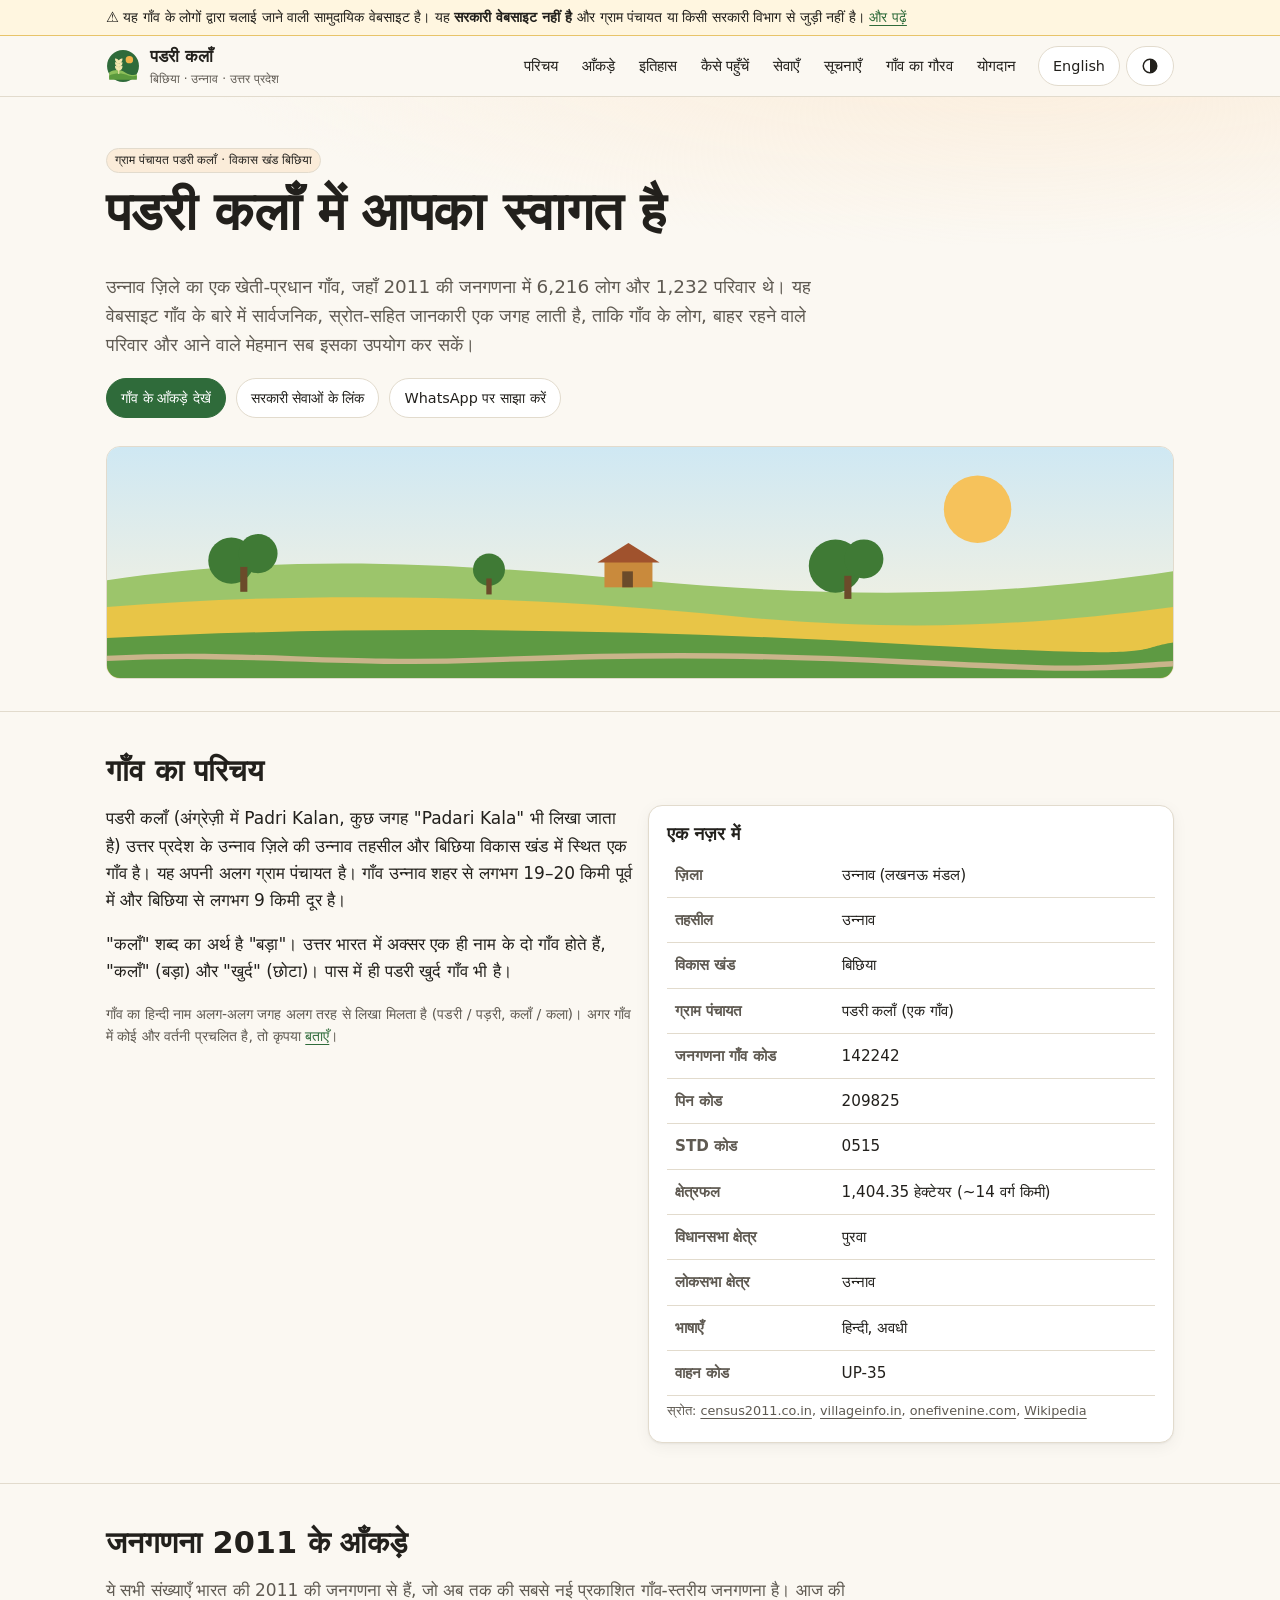
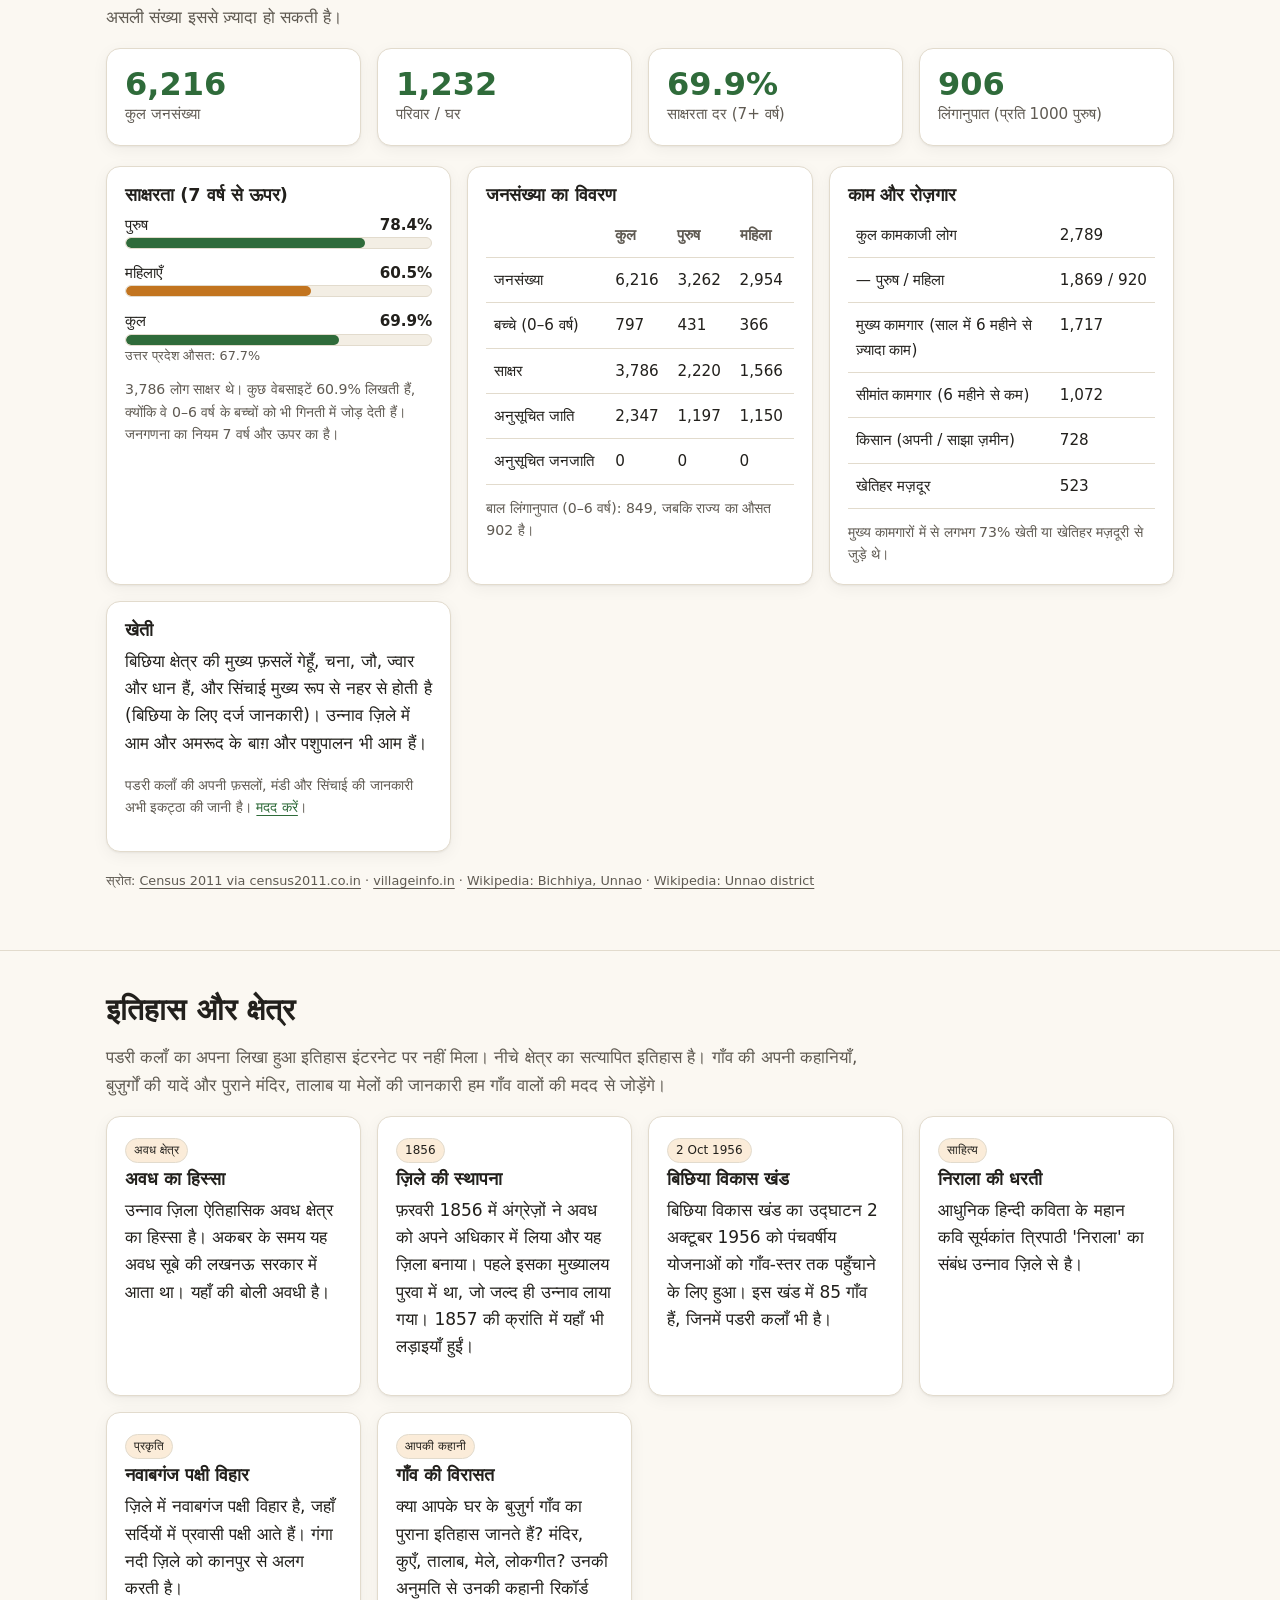
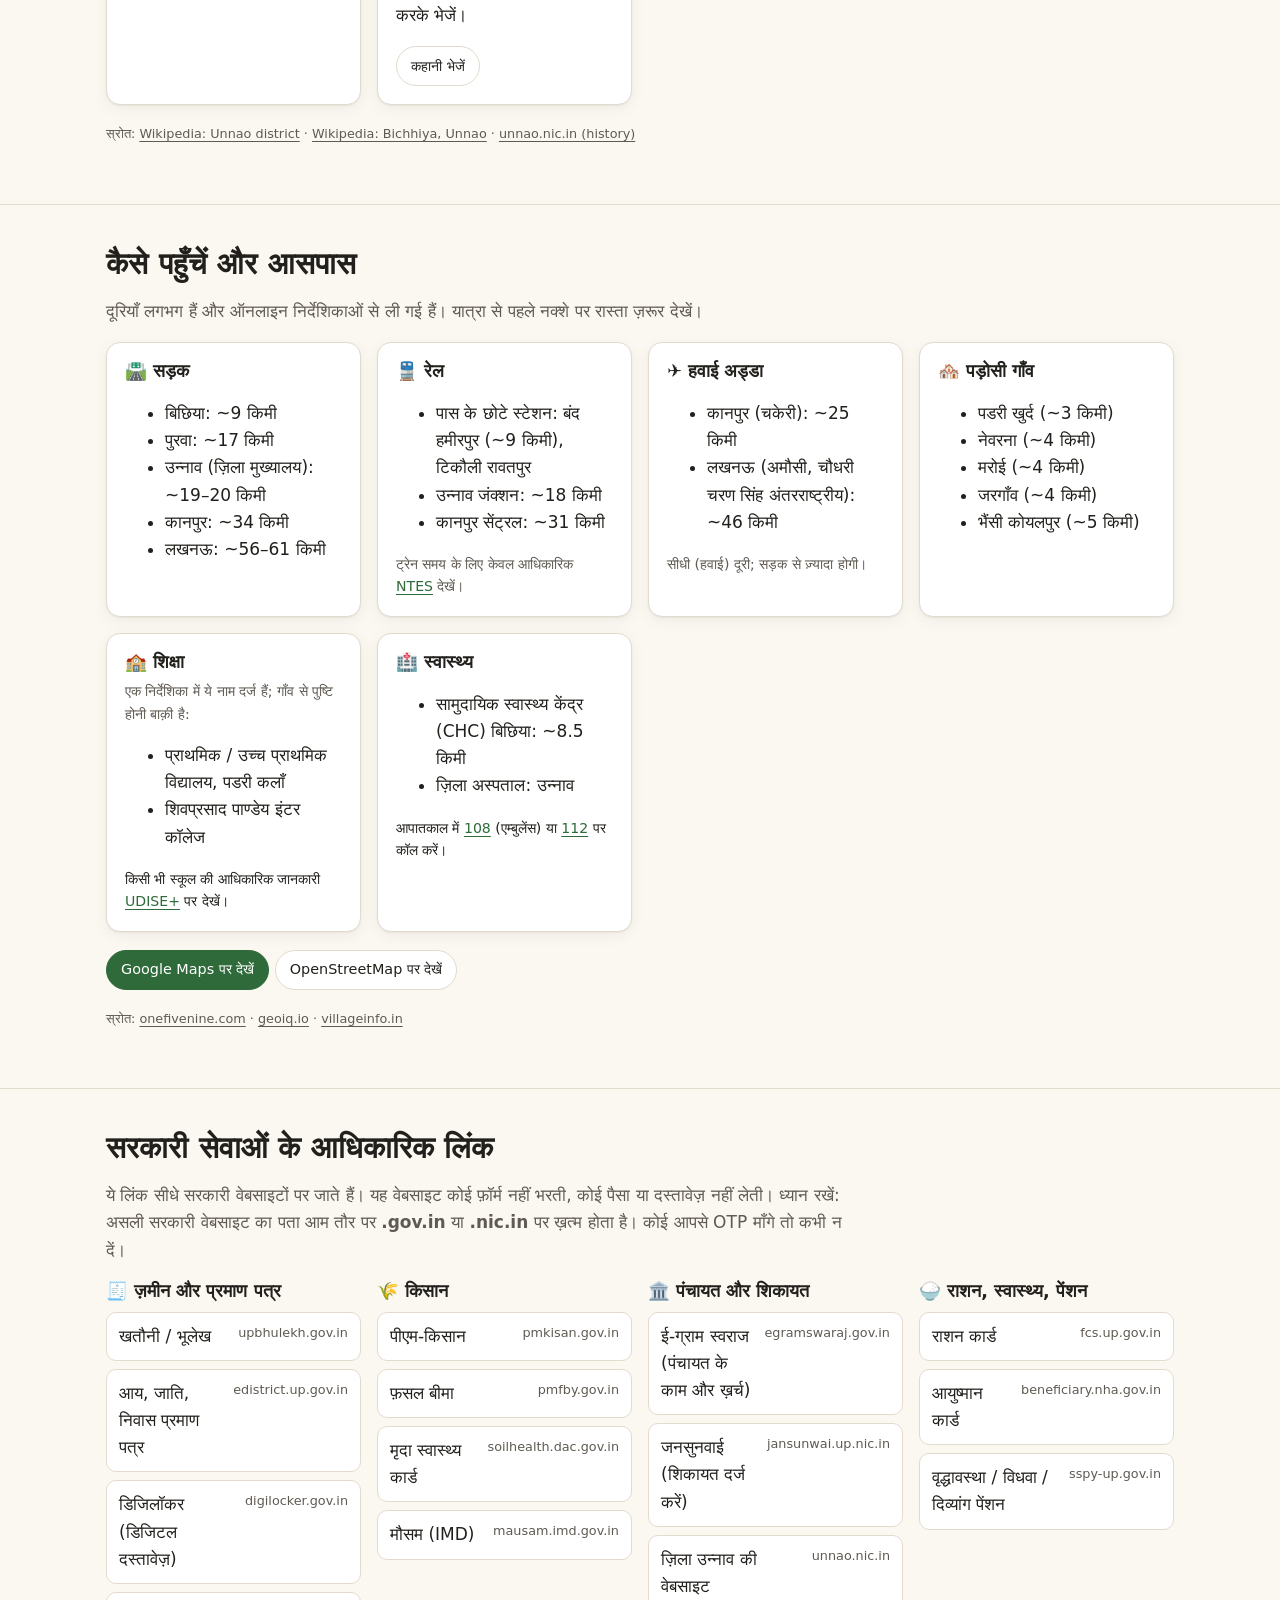
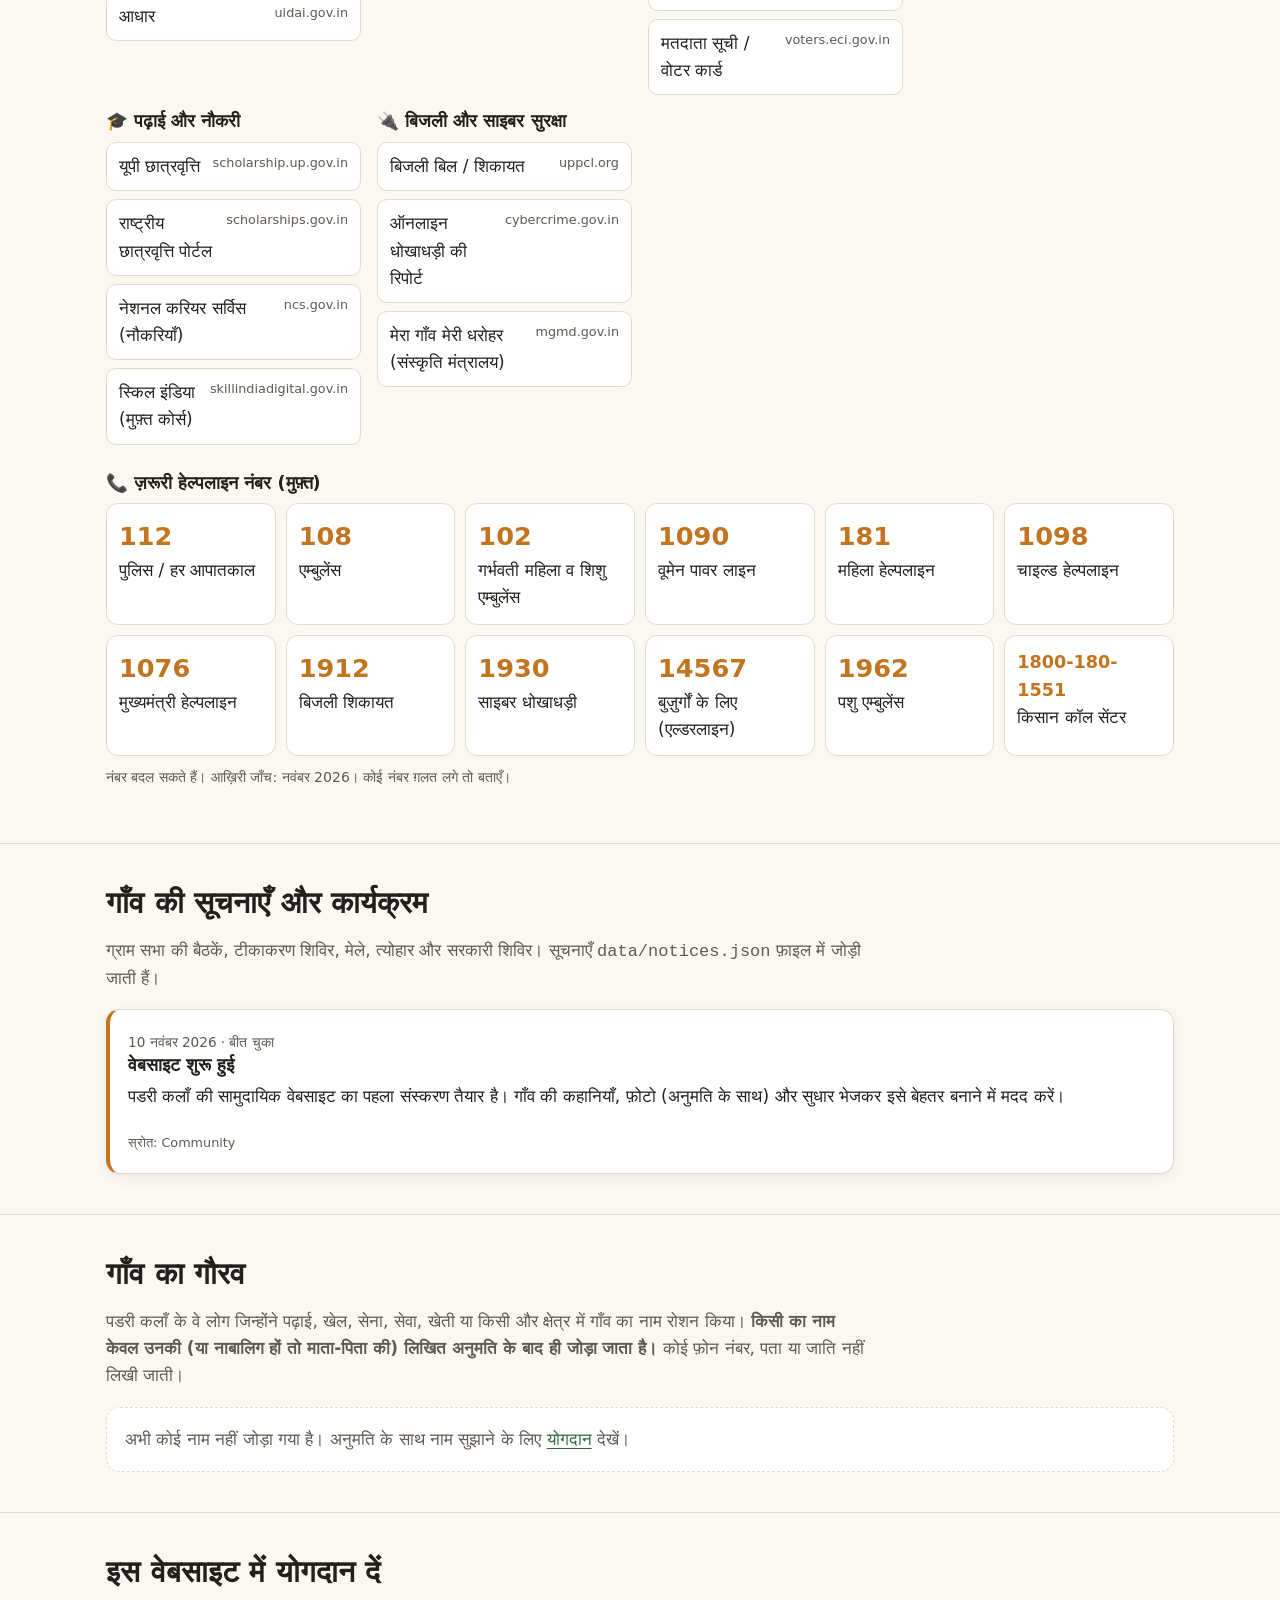
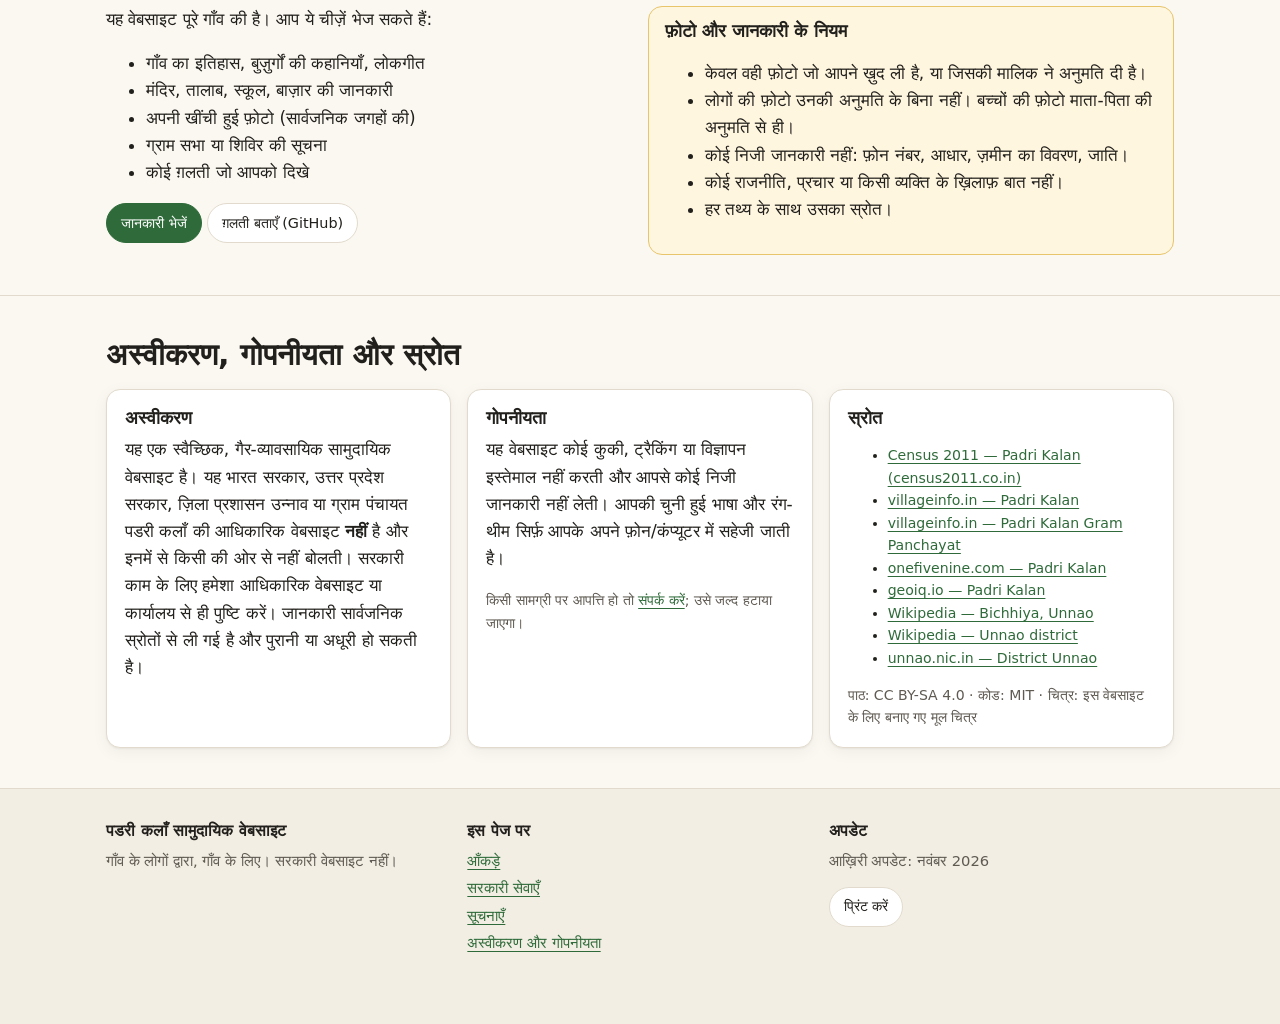
==== index.html @ b177b03b "Initial commit: Padri Kalan community website Bilingual (Hindi/English) static site with notices, vi" ====
<!doctype html>
<html lang="hi" data-lang="hi">
<head>
<meta charset="utf-8">
<meta name="viewport" content="width=device-width, initial-scale=1">
<title>Padri Kalan · पडरी कलाँ — Community website</title>
<meta name="description" content="Community-run website about Padri Kalan village, Bichhiya block, Unnao district, Uttar Pradesh: facts, history, how to reach, public services and village notices, in Hindi and English.">
<meta name="theme-color" content="#2f6b3a">
<meta property="og:title" content="Padri Kalan · पडरी कलाँ">
<meta property="og:description" content="Community-run village website: facts, services, notices. Hindi and English.">
<meta property="og:type" content="website">
<link rel="icon" href="assets/icon.svg" type="image/svg+xml">
<link rel="manifest" href="manifest.webmanifest">
<link rel="stylesheet" href="css/style.css">
<script>
  // Apply saved language/theme before paint
  try {
    var l = localStorage.getItem('pk-lang'); if (l === 'en' || l === 'hi') { document.documentElement.dataset.lang = l; document.documentElement.lang = l; }
    var t = localStorage.getItem('pk-theme'); if (t === 'dark' || t === 'light') document.documentElement.dataset.theme = t;
  } catch (e) {}
</script>
</head>
<body>
<a class="skip" href="#main"><span lang="hi">मुख्य सामग्री पर जाएँ</span><span lang="en">Skip to content</span></a>

<div class="ribbon" role="note">
  <div class="wrap">
    <span lang="hi">⚠️ यह गाँव के लोगों द्वारा चलाई जाने वाली सामुदायिक वेबसाइट है। यह <strong>सरकारी वेबसाइट नहीं है</strong> और ग्राम पंचायत या किसी सरकारी विभाग से जुड़ी नहीं है। <a href="#disclaimer">और पढ़ें</a></span>
    <span lang="en">⚠️ This is a community-run website made by villagers and well-wishers. It is <strong>not a government website</strong> and is not run by the Gram Panchayat or any government department. <a href="#disclaimer">Read more</a></span>
  </div>
</div>

<header class="site">
  <div class="wrap">
    <a class="logo" href="#top" aria-label="Padri Kalan home">
      <svg viewBox="0 0 64 64" aria-hidden="true"><circle cx="32" cy="32" r="30" fill="#2f6b3a"/><circle cx="44" cy="20" r="7" fill="#f2b34a"/><path d="M6 44c10-6 20-6 30 0s18 6 22 3v9H6z" fill="#8dbf5a"/><path d="M6 50c12-5 24-5 36 0 6 2 12 2 16 0v8H6z" fill="#5c9a3e"/><path d="M24 46V22m0 4c-4-1-6-4-6-7 4 1 6 4 6 7zm0 0c4-1 6-4 6-7-4 1-6 4-6 7zm0 7c-4-1-6-4-6-7 4 1 6 4 6 7zm0 0c4-1 6-4 6-7-4 1-6 4-6 7zm0 7c-4-1-6-4-6-7 4 1 6 4 6 7zm0 0c4-1 6-4 6-7-4 1-6 4-6 7z" stroke="#f6e7b0" stroke-width="2" fill="#f6e7b0" stroke-linecap="round"/></svg>
      <span><span lang="hi">पडरी कलाँ</span><span lang="en">Padri Kalan</span>
        <small><span lang="hi">बिछिया · उन्नाव · उत्तर प्रदेश</span><span lang="en">Bichhiya · Unnao · Uttar Pradesh</span></small></span>
    </a>
    <button class="btn" id="menuBtn" aria-expanded="false" aria-controls="nav"><span lang="hi">मेनू</span><span lang="en">Menu</span></button>
    <nav class="main" id="nav" aria-label="Main">
      <ul>
        <li><a href="#about"><span lang="hi">परिचय</span><span lang="en">About</span></a></li>
        <li><a href="#facts"><span lang="hi">आँकड़े</span><span lang="en">Facts</span></a></li>
        <li><a href="#history"><span lang="hi">इतिहास</span><span lang="en">History</span></a></li>
        <li><a href="#reach"><span lang="hi">कैसे पहुँचें</span><span lang="en">Getting here</span></a></li>
        <li><a href="#services"><span lang="hi">सेवाएँ</span><span lang="en">Services</span></a></li>
        <li><a href="#notices"><span lang="hi">सूचनाएँ</span><span lang="en">Notices</span></a></li>
        <li><a href="#pride"><span lang="hi">गाँव का गौरव</span><span lang="en">Village pride</span></a></li>
        <li><a href="#contribute"><span lang="hi">योगदान</span><span lang="en">Contribute</span></a></li>
      </ul>
    </nav>
    <div class="tools">
      <button class="btn" id="langBtn" title="Change language / भाषा बदलें"><span lang="hi">English</span><span lang="en">हिन्दी</span></button>
      <button class="btn" id="themeBtn" aria-label="Toggle dark mode" title="Light / dark"><svg width="18" height="18" viewBox="0 0 24 24" aria-hidden="true"><circle cx="12" cy="12" r="9" fill="none" stroke="currentColor" stroke-width="2"/><path d="M12 3a9 9 0 0 1 0 18z" fill="currentColor"/></svg></button>
    </div>
  </div>
</header>

<main id="main">
<div id="top"></div>

<!-- HERO -->
<section class="hero">
  <div class="wrap">
    <span class="tag"><span lang="hi">ग्राम पंचायत पडरी कलाँ · विकास खंड बिछिया</span><span lang="en">Padri Kalan Gram Panchayat · Bichhiya block</span></span>
    <h1><span lang="hi">पडरी कलाँ में आपका स्वागत है</span><span lang="en">Welcome to Padri Kalan</span></h1>
    <p class="lead">
      <span lang="hi">उन्नाव ज़िले का एक खेती-प्रधान गाँव, जहाँ 2011 की जनगणना में 6,216 लोग और 1,232 परिवार थे। यह वेबसाइट गाँव के बारे में सार्वजनिक, स्रोत-सहित जानकारी एक जगह लाती है, ताकि गाँव के लोग, बाहर रहने वाले परिवार और आने वाले मेहमान सब इसका उपयोग कर सकें।</span>
      <span lang="en">A farming village in Unnao district, home to 6,216 people in 1,232 households at the 2011 Census. This site brings together public, sourced information about the village in one place, for people who live here, families who moved away, and visitors.</span>
    </p>
    <div class="cta">
      <a class="btn primary" href="#facts"><span lang="hi">गाँव के आँकड़े देखें</span><span lang="en">See village facts</span></a>
      <a class="btn" href="#services"><span lang="hi">सरकारी सेवाओं के लिंक</span><span lang="en">Government service links</span></a>
      <button class="btn" id="shareBtn"><span lang="hi">WhatsApp पर साझा करें</span><span lang="en">Share on WhatsApp</span></button>
    </div>
    <div class="fields" aria-hidden="true">
      <!-- Original illustration (no copyrighted photo): fields, mustard, trees -->
      <svg viewBox="0 0 1200 260" preserveAspectRatio="xMidYMid slice">
        <defs><linearGradient id="sky" x1="0" y1="0" x2="0" y2="1"><stop offset="0" stop-color="#cfe8f3"/><stop offset="1" stop-color="#fdf3dc"/></linearGradient></defs>
        <rect width="1200" height="260" fill="url(#sky)"/>
        <circle cx="980" cy="70" r="38" fill="#f6c25b"/>
        <path d="M0 150 C200 120 380 130 600 150 S1000 170 1200 140 V260 H0Z" fill="#9cc56b"/>
        <path d="M0 180 C250 160 500 170 700 190 S1050 200 1200 180 V260 H0Z" fill="#e8c547"/>
        <path d="M0 215 C300 200 600 205 900 222 S1150 228 1200 220 V260 H0Z" fill="#5e9a43"/>
        <g fill="#3f7a35"><circle cx="140" cy="128" r="26"/><circle cx="170" cy="120" r="22"/><rect x="150" y="135" width="8" height="28" fill="#6b4b2a"/>
          <circle cx="820" cy="134" r="30"/><circle cx="852" cy="126" r="22"/><rect x="830" y="145" width="8" height="26" fill="#6b4b2a"/>
          <circle cx="430" cy="138" r="18"/><rect x="427" y="148" width="6" height="18" fill="#6b4b2a"/></g>
        <g fill="#c98a3c"><rect x="560" y="128" width="54" height="30"/><path d="M552 130 L587 108 L622 130Z" fill="#a0522d"/><rect x="580" y="140" width="12" height="18" fill="#6b4b2a"/></g>
        <path d="M0 238 C150 230 260 246 420 240 S700 232 900 242 1100 250 1200 244" stroke="#c9b48a" stroke-width="6" fill="none"/>
      </svg>
    </div>
  </div>
</section>

<!-- ABOUT -->
<section class="block" id="about">
  <div class="wrap">
    <h2><span lang="hi">गाँव का परिचय</span><span lang="en">About the village</span></h2>
    <div class="grid g2">
      <div>
        <p lang="hi">पडरी कलाँ (अंग्रेज़ी में Padri Kalan, कुछ जगह "Padari Kala" भी लिखा जाता है) उत्तर प्रदेश के उन्नाव ज़िले की उन्नाव तहसील और बिछिया विकास खंड में स्थित एक गाँव है। यह अपनी अलग ग्राम पंचायत है। गाँव उन्नाव शहर से लगभग 19–20 किमी पूर्व में और बिछिया से लगभग 9 किमी दूर है।</p>
        <p lang="en">Padri Kalan (also written "Padari Kala") is a village in Unnao tehsil and Bichhiya development block of Unnao district, Uttar Pradesh. It is its own Gram Panchayat. The village lies roughly 19–20 km east of Unnao town and about 9 km from Bichhiya.</p>
        <p lang="hi">"कलाँ" शब्द का अर्थ है "बड़ा"। उत्तर भारत में अक्सर एक ही नाम के दो गाँव होते हैं, "कलाँ" (बड़ा) और "खुर्द" (छोटा)। पास में ही पडरी खुर्द गाँव भी है।</p>
        <p lang="en">"Kalan" means "big". In north India, two neighbouring villages often share a name, with "Kalan" (big) and "Khurd" (small). The neighbouring village of Padri Khurd lies close by.</p>
        <p class="muted small" lang="hi">गाँव का हिन्दी नाम अलग-अलग जगह अलग तरह से लिखा मिलता है (पडरी / पड़री, कलाँ / कला)। अगर गाँव में कोई और वर्तनी प्रचलित है, तो कृपया <a href="#contribute">बताएँ</a>।</p>
        <p class="muted small" lang="en">The Hindi spelling of the name varies between sources (पडरी / पड़री, कलाँ / कला). If the village uses a different spelling, please <a href="#contribute">tell us</a>.</p>
      </div>
      <div class="card">
        <h3><span lang="hi">एक नज़र में</span><span lang="en">At a glance</span></h3>
        <div class="table-wrap"><table>
          <tbody>
            <tr><th><span lang="hi">ज़िला</span><span lang="en">District</span></th><td><span lang="hi">उन्नाव (लखनऊ मंडल)</span><span lang="en">Unnao (Lucknow division)</span></td></tr>
            <tr><th><span lang="hi">तहसील</span><span lang="en">Tehsil</span></th><td><span lang="hi">उन्नाव</span><span lang="en">Unnao</span></td></tr>
            <tr><th><span lang="hi">विकास खंड</span><span lang="en">Block</span></th><td><span lang="hi">बिछिया</span><span lang="en">Bichhiya</span></td></tr>
            <tr><th><span lang="hi">ग्राम पंचायत</span><span lang="en">Gram Panchayat</span></th><td><span lang="hi">पडरी कलाँ (एक गाँव)</span><span lang="en">Padri Kalan (single village)</span></td></tr>
            <tr><th><span lang="hi">जनगणना गाँव कोड</span><span lang="en">Census village code</span></th><td class="n">142242</td></tr>
            <tr><th><span lang="hi">पिन कोड</span><span lang="en">PIN code</span></th><td class="n">209825</td></tr>
            <tr><th><span lang="hi">STD कोड</span><span lang="en">STD code</span></th><td class="n">0515</td></tr>
            <tr><th><span lang="hi">क्षेत्रफल</span><span lang="en">Area</span></th><td class="n"><span lang="hi">1,404.35 हेक्टेयर (~14 वर्ग किमी)</span><span lang="en">1,404.35 ha (~14 km²)</span></td></tr>
            <tr><th><span lang="hi">विधानसभा क्षेत्र</span><span lang="en">Assembly seat</span></th><td><span lang="hi">पुरवा</span><span lang="en">Purwa</span></td></tr>
            <tr><th><span lang="hi">लोकसभा क्षेत्र</span><span lang="en">Lok Sabha seat</span></th><td><span lang="hi">उन्नाव</span><span lang="en">Unnao</span></td></tr>
            <tr><th><span lang="hi">भाषाएँ</span><span lang="en">Languages</span></th><td><span lang="hi">हिन्दी, अवधी</span><span lang="en">Hindi, Awadhi</span></td></tr>
            <tr><th><span lang="hi">वाहन कोड</span><span lang="en">Vehicle code</span></th><td class="n">UP-35</td></tr>
          </tbody>
        </table></div>
        <cite class="src">
          <span lang="hi">स्रोत:</span><span lang="en">Sources:</span>
          <a href="https://census2011.co.in/data/village/142242-padri-kalan-uttar-pradesh.html" rel="noopener">census2011.co.in</a>,
          <a href="https://villageinfo.in/uttar-pradesh/unnao/unnao/padri-kalan.html" rel="noopener">villageinfo.in</a>,
          <a href="http://www.onefivenine.com/india/villages/Unnao/Bichhiya/Padri-Kalan" rel="noopener">onefivenine.com</a>,
          <a href="https://en.wikipedia.org/wiki/Bichhiya,_Unnao" rel="noopener">Wikipedia</a>
        </cite>
      </div>
    </div>
  </div>
</section>

<!-- FACTS -->
<section class="block" id="facts">
  <div class="wrap">
    <h2><span lang="hi">जनगणना 2011 के आँकड़े</span><span lang="en">Census 2011 figures</span></h2>
    <p class="intro"><span lang="hi">ये सभी संख्याएँ भारत की 2011 की जनगणना से हैं, जो अब तक की सबसे नई प्रकाशित गाँव-स्तरीय जनगणना है। आज की असली संख्या इससे ज़्यादा हो सकती है।</span><span lang="en">All numbers below come from the 2011 Census of India, the latest published village-level census. Today's real figures are likely higher.</span></p>

    <div class="grid g4" style="margin-bottom:20px">
      <div class="card stat"><div class="num" data-count="6216">6,216</div><div class="lbl"><span lang="hi">कुल जनसंख्या</span><span lang="en">Total population</span></div></div>
      <div class="card stat"><div class="num" data-count="1232">1,232</div><div class="lbl"><span lang="hi">परिवार / घर</span><span lang="en">Households</span></div></div>
      <div class="card stat"><div class="num">69.9%</div><div class="lbl"><span lang="hi">साक्षरता दर (7+ वर्ष)</span><span lang="en">Literacy (age 7+)</span></div></div>
      <div class="card stat"><div class="num">906</div><div class="lbl"><span lang="hi">लिंगानुपात (प्रति 1000 पुरुष)</span><span lang="en">Females per 1,000 males</span></div></div>
    </div>

    <div class="grid g2">
      <div class="card">
        <h3><span lang="hi">साक्षरता (7 वर्ष से ऊपर)</span><span lang="en">Literacy (age 7 and over)</span></h3>
        <div class="bars">
          <div class="bar"><div class="row"><span><span lang="hi">पुरुष</span><span lang="en">Men</span></span><strong>78.4%</strong></div><div class="track"><div class="fill" data-w="78.42"></div></div></div>
          <div class="bar"><div class="row"><span><span lang="hi">महिलाएँ</span><span lang="en">Women</span></span><strong>60.5%</strong></div><div class="track"><div class="fill alt" data-w="60.51"></div></div></div>
          <div class="bar"><div class="row"><span><span lang="hi">कुल</span><span lang="en">Overall</span></span><strong>69.9%</strong></div><div class="track"><div class="fill" data-w="69.87"></div></div><div class="ref"><span lang="hi">उत्तर प्रदेश औसत: 67.7%</span><span lang="en">Uttar Pradesh average: 67.7%</span></div></div>
        </div>
        <p class="small muted" style="margin-top:12px"><span lang="hi">3,786 लोग साक्षर थे। कुछ वेबसाइटें 60.9% लिखती हैं, क्योंकि वे 0–6 वर्ष के बच्चों को भी गिनती में जोड़ देती हैं। जनगणना का नियम 7 वर्ष और ऊपर का है।</span><span lang="en">3,786 people were literate. Some sites show 60.9% because they divide by the whole population, including children aged 0–6. The census method counts age 7 and over.</span></p>
      </div>

      <div class="card">
        <h3><span lang="hi">जनसंख्या का विवरण</span><span lang="en">Population breakdown</span></h3>
        <div class="table-wrap"><table>
          <thead><tr><th></th><th><span lang="hi">कुल</span><span lang="en">Total</span></th><th><span lang="hi">पुरुष</span><span lang="en">Male</span></th><th><span lang="hi">महिला</span><span lang="en">Female</span></th></tr></thead>
          <tbody>
            <tr><td><span lang="hi">जनसंख्या</span><span lang="en">Population</span></td><td class="n">6,216</td><td class="n">3,262</td><td class="n">2,954</td></tr>
            <tr><td><span lang="hi">बच्चे (0–6 वर्ष)</span><span lang="en">Children (0–6)</span></td><td class="n">797</td><td class="n">431</td><td class="n">366</td></tr>
            <tr><td><span lang="hi">साक्षर</span><span lang="en">Literate</span></td><td class="n">3,786</td><td class="n">2,220</td><td class="n">1,566</td></tr>
            <tr><td><span lang="hi">अनुसूचित जाति</span><span lang="en">Scheduled Castes</span></td><td class="n">2,347</td><td class="n">1,197</td><td class="n">1,150</td></tr>
            <tr><td><span lang="hi">अनुसूचित जनजाति</span><span lang="en">Scheduled Tribes</span></td><td class="n">0</td><td class="n">0</td><td class="n">0</td></tr>
          </tbody>
        </table></div>
        <p class="small muted" style="margin-top:12px"><span lang="hi">बाल लिंगानुपात (0–6 वर्ष): 849, जबकि राज्य का औसत 902 है।</span><span lang="en">Child sex ratio (0–6): 849, against a state average of 902.</span></p>
      </div>

      <div class="card">
        <h3><span lang="hi">काम और रोज़गार</span><span lang="en">Work and livelihoods</span></h3>
        <div class="table-wrap"><table>
          <tbody>
            <tr><td><span lang="hi">कुल कामकाजी लोग</span><span lang="en">Total workers</span></td><td class="n">2,789</td></tr>
            <tr><td><span lang="hi">— पुरुष / महिला</span><span lang="en">— men / women</span></td><td class="n">1,869 / 920</td></tr>
            <tr><td><span lang="hi">मुख्य कामगार (साल में 6 महीने से ज़्यादा काम)</span><span lang="en">Main workers (work 6+ months a year)</span></td><td class="n">1,717</td></tr>
            <tr><td><span lang="hi">सीमांत कामगार (6 महीने से कम)</span><span lang="en">Marginal workers (under 6 months)</span></td><td class="n">1,072</td></tr>
            <tr><td><span lang="hi">किसान (अपनी / साझा ज़मीन)</span><span lang="en">Cultivators (own or co-own land)</span></td><td class="n">728</td></tr>
            <tr><td><span lang="hi">खेतिहर मज़दूर</span><span lang="en">Agricultural labourers</span></td><td class="n">523</td></tr>
          </tbody>
        </table></div>
        <p class="small muted" style="margin-top:12px"><span lang="hi">मुख्य कामगारों में से लगभग 73% खेती या खेतिहर मज़दूरी से जुड़े थे।</span><span lang="en">About 73% of main workers were cultivators or farm labourers.</span></p>
      </div>

      <div class="card">
        <h3><span lang="hi">खेती</span><span lang="en">Farming</span></h3>
        <p lang="hi">बिछिया क्षेत्र की मुख्य फ़सलें गेहूँ, चना, जौ, ज्वार और धान हैं, और सिंचाई मुख्य रूप से नहर से होती है (बिछिया के लिए दर्ज जानकारी)। उन्नाव ज़िले में आम और अमरूद के बाग़ और पशुपालन भी आम हैं।</p>
        <p lang="en">The main crops recorded for the Bichhiya area are wheat, gram, barley, jowar and paddy, with canal irrigation as the main water source. Mango and guava orchards and dairy are also common across Unnao district.</p>
        <p class="small muted" lang="hi">पडरी कलाँ की अपनी फ़सलों, मंडी और सिंचाई की जानकारी अभी इकट्ठा की जानी है। <a href="#contribute">मदद करें</a>।</p>
        <p class="small muted" lang="en">Details specific to Padri Kalan (crops, mandi, irrigation) are still to be collected. <a href="#contribute">Help add them</a>.</p>
      </div>
    </div>
    <p style="margin-top:14px"><cite class="src"><span lang="hi">स्रोत:</span><span lang="en">Sources:</span> <a href="https://census2011.co.in/data/village/142242-padri-kalan-uttar-pradesh.html" rel="noopener">Census 2011 via census2011.co.in</a> · <a href="https://villageinfo.in/uttar-pradesh/unnao/unnao/padri-kalan.html" rel="noopener">villageinfo.in</a> · <a href="https://en.wikipedia.org/wiki/Bichhiya,_Unnao" rel="noopener">Wikipedia: Bichhiya, Unnao</a> · <a href="https://en.wikipedia.org/wiki/Unnao_district" rel="noopener">Wikipedia: Unnao district</a></cite></p>
  </div>
</section>

<!-- HISTORY -->
<section class="block" id="history">
  <div class="wrap">
    <h2><span lang="hi">इतिहास और क्षेत्र</span><span lang="en">History and region</span></h2>
    <p class="intro"><span lang="hi">पडरी कलाँ का अपना लिखा हुआ इतिहास इंटरनेट पर नहीं मिला। नीचे क्षेत्र का सत्यापित इतिहास है। गाँव की अपनी कहानियाँ, बुज़ुर्गों की यादें और पुराने मंदिर, तालाब या मेलों की जानकारी हम गाँव वालों की मदद से जोड़ेंगे।</span><span lang="en">No written history of Padri Kalan itself was found online. Below is the verified history of the wider region. The village's own stories, elders' memories, and details of old temples, ponds and fairs will be added with help from villagers.</span></p>
    <div class="grid g3">
      <div class="card">
        <span class="tag"><span lang="hi">अवध क्षेत्र</span><span lang="en">Awadh region</span></span>
        <h3><span lang="hi">अवध का हिस्सा</span><span lang="en">Part of Awadh</span></h3>
        <p lang="hi">उन्नाव ज़िला ऐतिहासिक अवध क्षेत्र का हिस्सा है। अकबर के समय यह अवध सूबे की लखनऊ सरकार में आता था। यहाँ की बोली अवधी है।</p>
        <p lang="en">Unnao district is part of the historic Awadh region. Under Akbar it fell within the Lucknow sarkar of Awadh Subah. The local dialect is Awadhi.</p>
      </div>
      <div class="card">
        <span class="tag">1856</span>
        <h3><span lang="hi">ज़िले की स्थापना</span><span lang="en">District formed</span></h3>
        <p lang="hi">फ़रवरी 1856 में अंग्रेज़ों ने अवध को अपने अधिकार में लिया और यह ज़िला बनाया। पहले इसका मुख्यालय पुरवा में था, जो जल्द ही उन्नाव लाया गया। 1857 की क्रांति में यहाँ भी लड़ाइयाँ हुईं।</p>
        <p lang="en">The British annexed Awadh in February 1856 and created the district, first headquartered at Purwa and soon moved to Unnao. The area saw fighting during the 1857 uprising.</p>
      </div>
      <div class="card">
        <span class="tag">2 Oct 1956</span>
        <h3><span lang="hi">बिछिया विकास खंड</span><span lang="en">Bichhiya block</span></h3>
        <p lang="hi">बिछिया विकास खंड का उद्घाटन 2 अक्टूबर 1956 को पंचवर्षीय योजनाओं को गाँव-स्तर तक पहुँचाने के लिए हुआ। इस खंड में 85 गाँव हैं, जिनमें पडरी कलाँ भी है।</p>
        <p lang="en">Bichhiya block was inaugurated on 2 October 1956 to carry India's Five-Year Plans to the village level. The block has 85 villages, Padri Kalan among them.</p>
      </div>
      <div class="card">
        <span class="tag"><span lang="hi">साहित्य</span><span lang="en">Literature</span></span>
        <h3><span lang="hi">निराला की धरती</span><span lang="en">Land of Nirala</span></h3>
        <p lang="hi">आधुनिक हिन्दी कविता के महान कवि सूर्यकांत त्रिपाठी 'निराला' का संबंध उन्नाव ज़िले से है।</p>
        <p lang="en">Suryakant Tripathi 'Nirala', a giant of modern Hindi poetry, is associated with Unnao district.</p>
      </div>
      <div class="card">
        <span class="tag"><span lang="hi">प्रकृति</span><span lang="en">Nature</span></span>
        <h3><span lang="hi">नवाबगंज पक्षी विहार</span><span lang="en">Nawabganj Bird Sanctuary</span></h3>
        <p lang="hi">ज़िले में नवाबगंज पक्षी विहार है, जहाँ सर्दियों में प्रवासी पक्षी आते हैं। गंगा नदी ज़िले को कानपुर से अलग करती है।</p>
        <p lang="en">The district is home to the Nawabganj Bird Sanctuary, which hosts migratory birds in winter. The Ganga separates the district from Kanpur.</p>
      </div>
      <div class="card">
        <span class="tag"><span lang="hi">आपकी कहानी</span><span lang="en">Your story</span></span>
        <h3><span lang="hi">गाँव की विरासत</span><span lang="en">Village heritage</span></h3>
        <p lang="hi">क्या आपके घर के बुज़ुर्ग गाँव का पुराना इतिहास जानते हैं? मंदिर, कुएँ, तालाब, मेले, लोकगीत? उनकी अनुमति से उनकी कहानी रिकॉर्ड करके भेजें।</p>
        <p lang="en">Do elders in your family know the village's old history: temples, wells, ponds, fairs, folk songs? With their permission, record their story and send it in.</p>
        <a class="btn" href="#contribute"><span lang="hi">कहानी भेजें</span><span lang="en">Share a story</span></a>
      </div>
    </div>
    <p style="margin-top:14px"><cite class="src"><span lang="hi">स्रोत:</span><span lang="en">Sources:</span> <a href="https://en.wikipedia.org/wiki/Unnao_district" rel="noopener">Wikipedia: Unnao district</a> · <a href="https://en.wikipedia.org/wiki/Bichhiya,_Unnao" rel="noopener">Wikipedia: Bichhiya, Unnao</a> · <a href="https://unnao.nic.in/history/" rel="noopener">unnao.nic.in (history)</a></cite></p>
  </div>
</section>

<!-- REACH -->
<section class="block" id="reach">
  <div class="wrap">
    <h2><span lang="hi">कैसे पहुँचें और आसपास</span><span lang="en">Getting here and nearby</span></h2>
    <p class="intro"><span lang="hi">दूरियाँ लगभग हैं और ऑनलाइन निर्देशिकाओं से ली गई हैं। यात्रा से पहले नक्शे पर रास्ता ज़रूर देखें।</span><span lang="en">Distances are approximate and come from online directories. Check the route on a map before travelling.</span></p>
    <div class="grid g3">
      <div class="card">
        <h3>🛣️ <span lang="hi">सड़क</span><span lang="en">Road</span></h3>
        <ul>
          <li><span lang="hi">बिछिया: ~9 किमी</span><span lang="en">Bichhiya: ~9 km</span></li>
          <li><span lang="hi">पुरवा: ~17 किमी</span><span lang="en">Purwa: ~17 km</span></li>
          <li><span lang="hi">उन्नाव (ज़िला मुख्यालय): ~19–20 किमी</span><span lang="en">Unnao (district HQ): ~19–20 km</span></li>
          <li><span lang="hi">कानपुर: ~34 किमी</span><span lang="en">Kanpur: ~34 km</span></li>
          <li><span lang="hi">लखनऊ: ~56–61 किमी</span><span lang="en">Lucknow: ~56–61 km</span></li>
        </ul>
      </div>
      <div class="card">
        <h3>🚆 <span lang="hi">रेल</span><span lang="en">Rail</span></h3>
        <ul>
          <li><span lang="hi">पास के छोटे स्टेशन: बंद हमीरपुर (~9 किमी), टिकौली रावतपुर</span><span lang="en">Nearby small stations: Band Hamirpur (~9 km), Tikauli Rawatpur</span></li>
          <li><span lang="hi">उन्नाव जंक्शन: ~18 किमी</span><span lang="en">Unnao Junction: ~18 km</span></li>
          <li><span lang="hi">कानपुर सेंट्रल: ~31 किमी</span><span lang="en">Kanpur Central: ~31 km</span></li>
        </ul>
        <p class="small muted"><span lang="hi">ट्रेन समय के लिए केवल आधिकारिक <a href="https://enquiry.indianrail.gov.in/" rel="noopener">NTES</a> देखें।</span><span lang="en">For train times use the official <a href="https://enquiry.indianrail.gov.in/" rel="noopener">NTES</a> site.</span></p>
      </div>
      <div class="card">
        <h3>✈️ <span lang="hi">हवाई अड्डा</span><span lang="en">Airports</span></h3>
        <ul>
          <li><span lang="hi">कानपुर (चकेरी): ~25 किमी</span><span lang="en">Kanpur (Chakeri): ~25 km</span></li>
          <li><span lang="hi">लखनऊ (अमौसी, चौधरी चरण सिंह अंतरराष्ट्रीय): ~46 किमी</span><span lang="en">Lucknow (Amausi, Chaudhary Charan Singh Intl): ~46 km</span></li>
        </ul>
        <p class="small muted"><span lang="hi">सीधी (हवाई) दूरी; सड़क से ज़्यादा होगी।</span><span lang="en">Straight-line distance; by road it will be more.</span></p>
      </div>
      <div class="card">
        <h3>🏘️ <span lang="hi">पड़ोसी गाँव</span><span lang="en">Neighbouring villages</span></h3>
        <ul>
          <li><span lang="hi">पडरी खुर्द (~3 किमी)</span><span lang="en">Padri Khurd (~3 km)</span></li>
          <li><span lang="hi">नेवरना (~4 किमी)</span><span lang="en">Neverna (~4 km)</span></li>
          <li><span lang="hi">मरोई (~4 किमी)</span><span lang="en">Maroi (~4 km)</span></li>
          <li><span lang="hi">जरगाँव (~4 किमी)</span><span lang="en">Jar Gaon (~4 km)</span></li>
          <li><span lang="hi">भैंसी कोयलपुर (~5 किमी)</span><span lang="en">Bhainshi Koyalpur (~5 km)</span></li>
        </ul>
      </div>
      <div class="card">
        <h3>🏫 <span lang="hi">शिक्षा</span><span lang="en">Education</span></h3>
        <p class="small muted"><span lang="hi">एक निर्देशिका में ये नाम दर्ज हैं; गाँव से पुष्टि होनी बाक़ी है:</span><span lang="en">Listed by one directory; still to be confirmed locally:</span></p>
        <ul>
          <li><span lang="hi">प्राथमिक / उच्च प्राथमिक विद्यालय, पडरी कलाँ</span><span lang="en">Primary / upper primary school, Padri Kalan</span></li>
          <li><span lang="hi">शिवप्रसाद पाण्डेय इंटर कॉलेज</span><span lang="en">Shivprasad Pandey Inter College</span></li>
        </ul>
        <p class="small"><span lang="hi">किसी भी स्कूल की आधिकारिक जानकारी <a href="https://udiseplus.gov.in/" rel="noopener">UDISE+</a> पर देखें।</span><span lang="en">Check any school's official record on <a href="https://udiseplus.gov.in/" rel="noopener">UDISE+</a>.</span></p>
      </div>
      <div class="card">
        <h3>🏥 <span lang="hi">स्वास्थ्य</span><span lang="en">Health</span></h3>
        <ul>
          <li><span lang="hi">सामुदायिक स्वास्थ्य केंद्र (CHC) बिछिया: ~8.5 किमी</span><span lang="en">Community Health Centre (CHC) Bichhiya: ~8.5 km</span></li>
          <li><span lang="hi">ज़िला अस्पताल: उन्नाव</span><span lang="en">District hospital: Unnao</span></li>
        </ul>
        <p class="small"><span lang="hi">आपातकाल में <a href="tel:108">108</a> (एम्बुलेंस) या <a href="tel:112">112</a> पर कॉल करें।</span><span lang="en">In an emergency call <a href="tel:108">108</a> (ambulance) or <a href="tel:112">112</a>.</span></p>
      </div>
    </div>
    <div class="cta" style="margin-top:18px">
      <a class="btn primary" href="https://www.google.com/maps/search/?api=1&amp;query=Padri+Kalan+Bichhiya+Unnao+Uttar+Pradesh" rel="noopener" target="_blank"><span lang="hi">Google Maps पर देखें</span><span lang="en">Open in Google Maps</span></a>
      <a class="btn" href="https://www.openstreetmap.org/search?query=Padri%20Kalan%2C%20Unnao" rel="noopener" target="_blank"><span lang="hi">OpenStreetMap पर देखें</span><span lang="en">Open in OpenStreetMap</span></a>
    </div>
    <p style="margin-top:14px"><cite class="src"><span lang="hi">स्रोत:</span><span lang="en">Sources:</span> <a href="http://www.onefivenine.com/india/villages/Unnao/Bichhiya/Padri-Kalan" rel="noopener">onefivenine.com</a> · <a href="https://geoiq.io/places/Padri-Kalan/hEMoC5Bei4" rel="noopener">geoiq.io</a> · <a href="https://villageinfo.in/uttar-pradesh/unnao/unnao/padri-kalan.html" rel="noopener">villageinfo.in</a></cite></p>
  </div>
</section>

<!-- SERVICES -->
<section class="block" id="services">
  <div class="wrap">
    <h2><span lang="hi">सरकारी सेवाओं के आधिकारिक लिंक</span><span lang="en">Official government service links</span></h2>
    <p class="intro"><span lang="hi">ये लिंक सीधे सरकारी वेबसाइटों पर जाते हैं। यह वेबसाइट कोई फ़ॉर्म नहीं भरती, कोई पैसा या दस्तावेज़ नहीं लेती। ध्यान रखें: असली सरकारी वेबसाइट का पता आम तौर पर <strong>.gov.in</strong> या <strong>.nic.in</strong> पर ख़त्म होता है। कोई आपसे OTP माँगे तो कभी न दें।</span><span lang="en">These links go straight to official government websites. This site never fills forms, takes money, or collects documents. Tip: real government sites usually end in <strong>.gov.in</strong> or <strong>.nic.in</strong>. Never share an OTP with anyone who asks.</span></p>
    <div class="grid g3">
      <div>
        <h3>🧾 <span lang="hi">ज़मीन और प्रमाण पत्र</span><span lang="en">Land and certificates</span></h3>
        <ul class="links">
          <li><a href="https://upbhulekh.gov.in/" rel="noopener" target="_blank"><span><span lang="hi">खतौनी / भूलेख</span><span lang="en">Land records (Khatauni)</span></span><span class="dom">upbhulekh.gov.in</span></a></li>
          <li><a href="https://edistrict.up.gov.in/" rel="noopener" target="_blank"><span><span lang="hi">आय, जाति, निवास प्रमाण पत्र</span><span lang="en">Income, caste, domicile certificates</span></span><span class="dom">edistrict.up.gov.in</span></a></li>
          <li><a href="https://www.digilocker.gov.in/" rel="noopener" target="_blank"><span><span lang="hi">डिजिलॉकर (डिजिटल दस्तावेज़)</span><span lang="en">DigiLocker (digital documents)</span></span><span class="dom">digilocker.gov.in</span></a></li>
          <li><a href="https://uidai.gov.in/" rel="noopener" target="_blank"><span><span lang="hi">आधार</span><span lang="en">Aadhaar</span></span><span class="dom">uidai.gov.in</span></a></li>
        </ul>
      </div>
      <div>
        <h3>🌾 <span lang="hi">किसान</span><span lang="en">Farmers</span></h3>
        <ul class="links">
          <li><a href="https://pmkisan.gov.in/" rel="noopener" target="_blank"><span><span lang="hi">पीएम-किसान</span><span lang="en">PM-KISAN</span></span><span class="dom">pmkisan.gov.in</span></a></li>
          <li><a href="https://pmfby.gov.in/" rel="noopener" target="_blank"><span><span lang="hi">फ़सल बीमा</span><span lang="en">Crop insurance (PMFBY)</span></span><span class="dom">pmfby.gov.in</span></a></li>
          <li><a href="https://soilhealth.dac.gov.in/" rel="noopener" target="_blank"><span><span lang="hi">मृदा स्वास्थ्य कार्ड</span><span lang="en">Soil Health Card</span></span><span class="dom">soilhealth.dac.gov.in</span></a></li>
          <li><a href="https://mausam.imd.gov.in/" rel="noopener" target="_blank"><span><span lang="hi">मौसम (IMD)</span><span lang="en">Weather (IMD)</span></span><span class="dom">mausam.imd.gov.in</span></a></li>
        </ul>
      </div>
      <div>
        <h3>🏛️ <span lang="hi">पंचायत और शिकायत</span><span lang="en">Panchayat and grievances</span></h3>
        <ul class="links">
          <li><a href="https://egramswaraj.gov.in/" rel="noopener" target="_blank"><span><span lang="hi">ई-ग्राम स्वराज (पंचायत के काम और ख़र्च)</span><span lang="en">eGramSwaraj (panchayat works and spending)</span></span><span class="dom">egramswaraj.gov.in</span></a></li>
          <li><a href="https://jansunwai.up.nic.in/" rel="noopener" target="_blank"><span><span lang="hi">जनसुनवाई (शिकायत दर्ज करें)</span><span lang="en">Jansunwai (file a grievance)</span></span><span class="dom">jansunwai.up.nic.in</span></a></li>
          <li><a href="https://unnao.nic.in/" rel="noopener" target="_blank"><span><span lang="hi">ज़िला उन्नाव की वेबसाइट</span><span lang="en">Unnao district website</span></span><span class="dom">unnao.nic.in</span></a></li>
          <li><a href="https://voters.eci.gov.in/" rel="noopener" target="_blank"><span><span lang="hi">मतदाता सूची / वोटर कार्ड</span><span lang="en">Voter list / voter card</span></span><span class="dom">voters.eci.gov.in</span></a></li>
        </ul>
      </div>
      <div>
        <h3>🍚 <span lang="hi">राशन, स्वास्थ्य, पेंशन</span><span lang="en">Ration, health, pension</span></h3>
        <ul class="links">
          <li><a href="https://fcs.up.gov.in/" rel="noopener" target="_blank"><span><span lang="hi">राशन कार्ड</span><span lang="en">Ration card</span></span><span class="dom">fcs.up.gov.in</span></a></li>
          <li><a href="https://beneficiary.nha.gov.in/" rel="noopener" target="_blank"><span><span lang="hi">आयुष्मान कार्ड</span><span lang="en">Ayushman card</span></span><span class="dom">beneficiary.nha.gov.in</span></a></li>
          <li><a href="https://sspy-up.gov.in/" rel="noopener" target="_blank"><span><span lang="hi">वृद्धावस्था / विधवा / दिव्यांग पेंशन</span><span lang="en">Old-age / widow / disability pension</span></span><span class="dom">sspy-up.gov.in</span></a></li>
        </ul>
      </div>
      <div>
        <h3>🎓 <span lang="hi">पढ़ाई और नौकरी</span><span lang="en">Study and jobs</span></h3>
        <ul class="links">
          <li><a href="https://scholarship.up.gov.in/" rel="noopener" target="_blank"><span><span lang="hi">यूपी छात्रवृत्ति</span><span lang="en">UP scholarships</span></span><span class="dom">scholarship.up.gov.in</span></a></li>
          <li><a href="https://scholarships.gov.in/" rel="noopener" target="_blank"><span><span lang="hi">राष्ट्रीय छात्रवृत्ति पोर्टल</span><span lang="en">National Scholarship Portal</span></span><span class="dom">scholarships.gov.in</span></a></li>
          <li><a href="https://www.ncs.gov.in/" rel="noopener" target="_blank"><span><span lang="hi">नेशनल करियर सर्विस (नौकरियाँ)</span><span lang="en">National Career Service (jobs)</span></span><span class="dom">ncs.gov.in</span></a></li>
          <li><a href="https://www.skillindiadigital.gov.in/" rel="noopener" target="_blank"><span><span lang="hi">स्किल इंडिया (मुफ़्त कोर्स)</span><span lang="en">Skill India (free courses)</span></span><span class="dom">skillindiadigital.gov.in</span></a></li>
        </ul>
      </div>
      <div>
        <h3>🔌 <span lang="hi">बिजली और साइबर सुरक्षा</span><span lang="en">Electricity and cyber safety</span></h3>
        <ul class="links">
          <li><a href="https://www.uppcl.org/" rel="noopener" target="_blank"><span><span lang="hi">बिजली बिल / शिकायत</span><span lang="en">Electricity bill / complaint</span></span><span class="dom">uppcl.org</span></a></li>
          <li><a href="https://cybercrime.gov.in/" rel="noopener" target="_blank"><span><span lang="hi">ऑनलाइन धोखाधड़ी की रिपोर्ट</span><span lang="en">Report online fraud</span></span><span class="dom">cybercrime.gov.in</span></a></li>
          <li><a href="https://www.mgmd.gov.in/" rel="noopener" target="_blank"><span><span lang="hi">मेरा गाँव मेरी धरोहर (संस्कृति मंत्रालय)</span><span lang="en">Mera Gaon Meri Dharohar (Ministry of Culture)</span></span><span class="dom">mgmd.gov.in</span></a></li>
        </ul>
      </div>
    </div>

    <h3 style="margin-top:28px">📞 <span lang="hi">ज़रूरी हेल्पलाइन नंबर (मुफ़्त)</span><span lang="en">Important helplines (toll-free)</span></h3>
    <div class="sos">
      <a href="tel:112"><span class="no">112</span><span lang="hi">पुलिस / हर आपातकाल</span><span lang="en">Police / any emergency</span></a>
      <a href="tel:108"><span class="no">108</span><span lang="hi">एम्बुलेंस</span><span lang="en">Ambulance</span></a>
      <a href="tel:102"><span class="no">102</span><span lang="hi">गर्भवती महिला व शिशु एम्बुलेंस</span><span lang="en">Mother and child ambulance</span></a>
      <a href="tel:1090"><span class="no">1090</span><span lang="hi">वूमेन पावर लाइन</span><span lang="en">Women Power Line</span></a>
      <a href="tel:181"><span class="no">181</span><span lang="hi">महिला हेल्पलाइन</span><span lang="en">Women helpline</span></a>
      <a href="tel:1098"><span class="no">1098</span><span lang="hi">चाइल्ड हेल्पलाइन</span><span lang="en">Child helpline</span></a>
      <a href="tel:1076"><span class="no">1076</span><span lang="hi">मुख्यमंत्री हेल्पलाइन</span><span lang="en">CM helpline</span></a>
      <a href="tel:1912"><span class="no">1912</span><span lang="hi">बिजली शिकायत</span><span lang="en">Electricity complaint</span></a>
      <a href="tel:1930"><span class="no">1930</span><span lang="hi">साइबर धोखाधड़ी</span><span lang="en">Cyber fraud</span></a>
      <a href="tel:14567"><span class="no">14567</span><span lang="hi">बुज़ुर्गों के लिए (एल्डरलाइन)</span><span lang="en">Elderline (senior citizens)</span></a>
      <a href="tel:1962"><span class="no">1962</span><span lang="hi">पशु एम्बुलेंस</span><span lang="en">Animal ambulance</span></a>
      <a href="tel:18001801551"><span class="no small" style="font-size:1.1rem">1800-180-1551</span><span lang="hi">किसान कॉल सेंटर</span><span lang="en">Kisan Call Centre</span></a>
    </div>
    <p class="small muted" style="margin-top:10px"><span lang="hi">नंबर बदल सकते हैं। आख़िरी जाँच: नवंबर 2026। कोई नंबर ग़लत लगे तो बताएँ।</span><span lang="en">Numbers can change. Last checked: November 2026. Tell us if one looks wrong.</span></p>
  </div>
</section>

<!-- NOTICES -->
<section class="block" id="notices">
  <div class="wrap">
    <h2><span lang="hi">गाँव की सूचनाएँ और कार्यक्रम</span><span lang="en">Village notices and events</span></h2>
    <p class="intro"><span lang="hi">ग्राम सभा की बैठकें, टीकाकरण शिविर, मेले, त्योहार और सरकारी शिविर। सूचनाएँ <code>data/notices.json</code> फ़ाइल में जोड़ी जाती हैं।</span><span lang="en">Gram Sabha meetings, vaccination camps, fairs, festivals and government camps. Notices are added in the <code>data/notices.json</code> file.</span></p>
    <div id="noticeList" class="grid g2" aria-live="polite">
      <div class="empty"><span lang="hi">सूचनाएँ लोड हो रही हैं…</span><span lang="en">Loading notices…</span></div>
    </div>
  </div>
</section>

<!-- PRIDE -->
<section class="block" id="pride">
  <div class="wrap">
    <h2><span lang="hi">गाँव का गौरव</span><span lang="en">Village pride</span></h2>
    <p class="intro"><span lang="hi">पडरी कलाँ के वे लोग जिन्होंने पढ़ाई, खेल, सेना, सेवा, खेती या किसी और क्षेत्र में गाँव का नाम रोशन किया। <strong>किसी का नाम केवल उनकी (या नाबालिग हों तो माता-पिता की) लिखित अनुमति के बाद ही जोड़ा जाता है।</strong> कोई फ़ोन नंबर, पता या जाति नहीं लिखी जाती।</span><span lang="en">People of Padri Kalan who made the village proud in studies, sport, the armed forces, public service, farming or any other field. <strong>A name is added only with that person's written consent (a parent's, for minors).</strong> No phone numbers, addresses or caste are ever listed.</span></p>
    <div id="prideList" class="grid g3">
      <div class="empty"><span lang="hi">लोड हो रहा है…</span><span lang="en">Loading…</span></div>
    </div>
  </div>
</section>

<!-- CONTRIBUTE -->
<section class="block" id="contribute">
  <div class="wrap">
    <h2><span lang="hi">इस वेबसाइट में योगदान दें</span><span lang="en">Help build this website</span></h2>
    <div class="grid g2">
      <div>
        <p lang="hi">यह वेबसाइट पूरे गाँव की है। आप ये चीज़ें भेज सकते हैं:</p>
        <p lang="en">This website belongs to the whole village. You can send:</p>
        <ul>
          <li><span lang="hi">गाँव का इतिहास, बुज़ुर्गों की कहानियाँ, लोकगीत</span><span lang="en">Village history, elders' stories, folk songs</span></li>
          <li><span lang="hi">मंदिर, तालाब, स्कूल, बाज़ार की जानकारी</span><span lang="en">Details of temples, ponds, schools, markets</span></li>
          <li><span lang="hi">अपनी खींची हुई फ़ोटो (सार्वजनिक जगहों की)</span><span lang="en">Photos you took yourself (of public places)</span></li>
          <li><span lang="hi">ग्राम सभा या शिविर की सूचना</span><span lang="en">Gram Sabha or camp notices</span></li>
          <li><span lang="hi">कोई ग़लती जो आपको दिखे</span><span lang="en">Any mistake you spot</span></li>
        </ul>
        <div class="cta">
          <a class="btn primary" id="contribLink" href="#" rel="noopener" target="_blank"><span lang="hi">जानकारी भेजें</span><span lang="en">Send information</span></a>
          <a class="btn" id="issueLink" href="#" rel="noopener" target="_blank"><span lang="hi">ग़लती बताएँ (GitHub)</span><span lang="en">Report a correction (GitHub)</span></a>
        </div>
      </div>
      <div class="callout">
        <h3><span lang="hi">फ़ोटो और जानकारी के नियम</span><span lang="en">Rules for photos and information</span></h3>
        <ul>
          <li><span lang="hi">केवल वही फ़ोटो जो आपने ख़ुद ली है, या जिसकी मालिक ने अनुमति दी है।</span><span lang="en">Only photos you took yourself, or that the owner allowed.</span></li>
          <li><span lang="hi">लोगों की फ़ोटो उनकी अनुमति के बिना नहीं। बच्चों की फ़ोटो माता-पिता की अनुमति से ही।</span><span lang="en">No photos of people without their consent. Children only with a parent's consent.</span></li>
          <li><span lang="hi">कोई निजी जानकारी नहीं: फ़ोन नंबर, आधार, ज़मीन का विवरण, जाति।</span><span lang="en">No personal data: phone numbers, Aadhaar, land details, caste.</span></li>
          <li><span lang="hi">कोई राजनीति, प्रचार या किसी व्यक्ति के ख़िलाफ़ बात नहीं।</span><span lang="en">No politics, campaigning, or content against any person.</span></li>
          <li><span lang="hi">हर तथ्य के साथ उसका स्रोत।</span><span lang="en">Every fact with its source.</span></li>
        </ul>
      </div>
    </div>
  </div>
</section>

<!-- DISCLAIMER -->
<section class="block" id="disclaimer">
  <div class="wrap">
    <h2><span lang="hi">अस्वीकरण, गोपनीयता और स्रोत</span><span lang="en">Disclaimer, privacy and sources</span></h2>
    <div class="grid g3">
      <div class="card">
        <h3><span lang="hi">अस्वीकरण</span><span lang="en">Disclaimer</span></h3>
        <p lang="hi">यह एक स्वैच्छिक, गैर-व्यावसायिक सामुदायिक वेबसाइट है। यह भारत सरकार, उत्तर प्रदेश सरकार, ज़िला प्रशासन उन्नाव या ग्राम पंचायत पडरी कलाँ की आधिकारिक वेबसाइट <strong>नहीं</strong> है और इनमें से किसी की ओर से नहीं बोलती। सरकारी काम के लिए हमेशा आधिकारिक वेबसाइट या कार्यालय से ही पुष्टि करें। जानकारी सार्वजनिक स्रोतों से ली गई है और पुरानी या अधूरी हो सकती है।</p>
        <p lang="en">This is a voluntary, non-commercial community website. It is <strong>not</strong> an official website of the Government of India, the Government of Uttar Pradesh, Unnao district administration, or Padri Kalan Gram Panchayat, and does not speak for any of them. For any official matter, always confirm with the official website or office. Information is taken from public sources and may be out of date or incomplete.</p>
      </div>
      <div class="card">
        <h3><span lang="hi">गोपनीयता</span><span lang="en">Privacy</span></h3>
        <p lang="hi">यह वेबसाइट कोई कुकी, ट्रैकिंग या विज्ञापन इस्तेमाल नहीं करती और आपसे कोई निजी जानकारी नहीं लेती। आपकी चुनी हुई भाषा और रंग-थीम सिर्फ़ आपके अपने फ़ोन/कंप्यूटर में सहेजी जाती है।</p>
        <p lang="en">This website uses no cookies, tracking or ads, and collects no personal information. Your chosen language and colour theme are saved only on your own phone or computer.</p>
        <p class="small muted" lang="hi">किसी सामग्री पर आपत्ति हो तो <a href="#contribute">संपर्क करें</a>; उसे जल्द हटाया जाएगा।</p>
        <p class="small muted" lang="en">If you object to any content, <a href="#contribute">contact us</a> and it will be removed promptly.</p>
      </div>
      <div class="card">
        <h3><span lang="hi">स्रोत</span><span lang="en">Sources</span></h3>
        <ul class="small">
          <li><a href="https://census2011.co.in/data/village/142242-padri-kalan-uttar-pradesh.html" rel="noopener">Census 2011 — Padri Kalan (census2011.co.in)</a></li>
          <li><a href="https://villageinfo.in/uttar-pradesh/unnao/unnao/padri-kalan.html" rel="noopener">villageinfo.in — Padri Kalan</a></li>
          <li><a href="https://villageinfo.in/uttar-pradesh/unnao/block/bichhiya/padri-kalan-gram-panchayat/" rel="noopener">villageinfo.in — Padri Kalan Gram Panchayat</a></li>
          <li><a href="http://www.onefivenine.com/india/villages/Unnao/Bichhiya/Padri-Kalan" rel="noopener">onefivenine.com — Padri Kalan</a></li>
          <li><a href="https://geoiq.io/places/Padri-Kalan/hEMoC5Bei4" rel="noopener">geoiq.io — Padri Kalan</a></li>
          <li><a href="https://en.wikipedia.org/wiki/Bichhiya,_Unnao" rel="noopener">Wikipedia — Bichhiya, Unnao</a></li>
          <li><a href="https://en.wikipedia.org/wiki/Unnao_district" rel="noopener">Wikipedia — Unnao district</a></li>
          <li><a href="https://unnao.nic.in/" rel="noopener">unnao.nic.in — District Unnao</a></li>
        </ul>
        <p class="small muted"><span lang="hi">पाठ: CC BY-SA 4.0 · कोड: MIT · चित्र: इस वेबसाइट के लिए बनाए गए मूल चित्र</span><span lang="en">Text: CC BY-SA 4.0 · Code: MIT · Illustrations: original artwork made for this site</span></p>
      </div>
    </div>
  </div>
</section>
</main>

<footer class="site">
  <div class="wrap">
    <div class="grid g3">
      <div>
        <h3><span lang="hi">पडरी कलाँ सामुदायिक वेबसाइट</span><span lang="en">Padri Kalan community website</span></h3>
        <p class="muted"><span lang="hi">गाँव के लोगों द्वारा, गाँव के लिए। सरकारी वेबसाइट नहीं।</span><span lang="en">By villagers, for the village. Not a government website.</span></p>
      </div>
      <div>
        <h3><span lang="hi">इस पेज पर</span><span lang="en">On this page</span></h3>
        <ul>
          <li><a href="#facts"><span lang="hi">आँकड़े</span><span lang="en">Facts</span></a></li>
          <li><a href="#services"><span lang="hi">सरकारी सेवाएँ</span><span lang="en">Government services</span></a></li>
          <li><a href="#notices"><span lang="hi">सूचनाएँ</span><span lang="en">Notices</span></a></li>
          <li><a href="#disclaimer"><span lang="hi">अस्वीकरण और गोपनीयता</span><span lang="en">Disclaimer and privacy</span></a></li>
        </ul>
      </div>
      <div>
        <h3><span lang="hi">अपडेट</span><span lang="en">Updated</span></h3>
        <p class="muted"><span lang="hi">आख़िरी अपडेट: <span id="lastUpdated">नवंबर 2026</span></span><span lang="en">Last updated: <span id="lastUpdatedEn">November 2026</span></span></p>
        <button class="btn" onclick="window.print()"><span lang="hi">प्रिंट करें</span><span lang="en">Print</span></button>
      </div>
    </div>
  </div>
</footer>

<a class="btn" id="toTop" href="#top" aria-label="Back to top">↑</a>
<script src="js/config.js"></script>
<script src="js/main.js"></script>
</body>
</html>
---- css/style.css ----
/* Padri Kalan community website — plain CSS, no external dependencies */
:root {
  --bg: #fbf8f2;
  --surface: #ffffff;
  --surface-2: #f3eee4;
  --text: #22201c;
  --muted: #5f5a52;
  --line: #e2dbcd;
  --brand: #2f6b3a;        /* field green */
  --brand-ink: #ffffff;
  --accent: #c2741f;       /* mustard / harvest */
  --accent-soft: #fbecd9;
  --warn-bg: #fff6e0;
  --warn-line: #e8c46a;
  --radius: 14px;
  --shadow: 0 1px 2px rgba(0,0,0,.05), 0 4px 16px rgba(0,0,0,.05);
  --max: 1100px;
  --font: system-ui, -apple-system, "Segoe UI", Roboto, "Noto Sans", "Noto Sans Devanagari", "Mangal", sans-serif;
  color-scheme: light;
}
@media (prefers-color-scheme: dark) {
  :root:not([data-theme="light"]) {
    --bg: #161714; --surface: #1f201c; --surface-2: #272822; --text: #ece8df; --muted: #b0aa9e;
    --line: #36372f; --brand: #6fbf7c; --brand-ink: #10210f; --accent: #e7a259; --accent-soft: #3a2c1c;
    --warn-bg: #2f2816; --warn-line: #7a6326; color-scheme: dark;
  }
}
:root[data-theme="dark"] {
  --bg: #161714; --surface: #1f201c; --surface-2: #272822; --text: #ece8df; --muted: #b0aa9e;
  --line: #36372f; --brand: #6fbf7c; --brand-ink: #10210f; --accent: #e7a259; --accent-soft: #3a2c1c;
  --warn-bg: #2f2816; --warn-line: #7a6326; color-scheme: dark;
}

* { box-sizing: border-box; }
html { scroll-behavior: smooth; scroll-padding-top: 72px; }
body { margin: 0; background: var(--bg); color: var(--text); font-family: var(--font); font-size: 17px; line-height: 1.6; }
img { max-width: 100%; height: auto; }
a { color: var(--brand); text-underline-offset: 3px; }
a:hover { color: var(--accent); }
h1, h2, h3 { line-height: 1.25; margin: 0 0 .5em; }
h2 { font-size: clamp(1.4rem, 3.5vw, 1.9rem); }
h3 { font-size: 1.1rem; }
p { margin: 0 0 1em; }
.wrap { max-width: var(--max); margin: 0 auto; padding: 0 16px; }
.muted { color: var(--muted); }
.small { font-size: .88rem; }
.skip { position: absolute; left: -999px; top: 0; background: var(--brand); color: var(--brand-ink); padding: 8px 12px; z-index: 100; }
.skip:focus { left: 8px; }

/* Language switching: both languages live in the HTML, CSS shows one */
html[data-lang="hi"] [lang="en"]:not(html) { display: none !important; }
html[data-lang="en"] [lang="hi"]:not(html) { display: none !important; }

/* Community notice ribbon */
.ribbon { background: var(--warn-bg); border-bottom: 1px solid var(--warn-line); font-size: .9rem; }
.ribbon .wrap { padding-top: 6px; padding-bottom: 6px; }

/* Header */
header.site { position: sticky; top: 0; z-index: 50; background: color-mix(in srgb, var(--bg) 92%, transparent); backdrop-filter: blur(8px); border-bottom: 1px solid var(--line); }
header.site .wrap { display: flex; align-items: center; gap: 12px; min-height: 60px; }
.logo { display: flex; align-items: center; gap: 10px; text-decoration: none; color: var(--text); font-weight: 700; }
.logo svg { width: 34px; height: 34px; flex: none; }
.logo small { display: block; font-weight: 400; color: var(--muted); font-size: .75rem; }
nav.main { margin-left: auto; }
nav.main ul { list-style: none; display: flex; gap: 4px; margin: 0; padding: 0; flex-wrap: wrap; }
nav.main a { display: block; padding: 8px 10px; border-radius: 8px; text-decoration: none; color: var(--text); font-size: .95rem; }
nav.main a:hover { background: var(--surface-2); color: var(--text); }
.tools { display: flex; gap: 6px; }
.btn { display: inline-flex; align-items: center; justify-content: center; gap: 6px; border: 1px solid var(--line); background: var(--surface); color: var(--text); border-radius: 999px; padding: 7px 14px; font: inherit; font-size: .9rem; cursor: pointer; text-decoration: none; min-height: 40px; }
.btn:hover { border-color: var(--brand); color: var(--text); }
.btn.primary { background: var(--brand); color: var(--brand-ink); border-color: var(--brand); }
.btn.primary:hover { filter: brightness(1.08); color: var(--brand-ink); }
#menuBtn { display: none; }
@media (max-width: 900px) {
  #menuBtn { display: inline-flex; margin-left: auto; }
  nav.main { display: none; position: absolute; top: 100%; left: 0; right: 0; background: var(--bg); border-bottom: 1px solid var(--line); }
  nav.main.open { display: block; }
  nav.main ul { flex-direction: column; padding: 8px 16px 16px; }
  nav.main a { padding: 12px; }
  .logo small { display: none; }
}

/* Hero */
.hero { padding: 48px 0 32px; background:
  radial-gradient(1200px 300px at 80% -10%, var(--accent-soft), transparent 70%),
  linear-gradient(180deg, transparent, var(--bg)); }
.hero h1 { font-size: clamp(2rem, 6vw, 3.3rem); letter-spacing: -.01em; }
.hero .lead { font-size: 1.15rem; color: var(--muted); max-width: 720px; }
.hero .cta { display: flex; gap: 10px; flex-wrap: wrap; margin-top: 16px; }
.fields { margin-top: 28px; border-radius: var(--radius); overflow: hidden; border: 1px solid var(--line); }
.fields svg { display: block; width: 100%; height: auto; }

/* Sections */
section.block { padding: 40px 0; border-top: 1px solid var(--line); }
section.block > .wrap > .intro { max-width: 760px; color: var(--muted); }
.grid { display: grid; gap: 16px; }
.g2 { grid-template-columns: repeat(auto-fit, minmax(280px, 1fr)); }
.g3 { grid-template-columns: repeat(auto-fit, minmax(240px, 1fr)); }
.g4 { grid-template-columns: repeat(auto-fit, minmax(180px, 1fr)); }
.card { background: var(--surface); border: 1px solid var(--line); border-radius: var(--radius); padding: 18px; box-shadow: var(--shadow); }
.card h3 { margin-bottom: .35em; }
.card p:last-child, .card ul:last-child { margin-bottom: 0; }
.stat { text-align: left; }
.stat .num { font-size: 2rem; font-weight: 800; color: var(--brand); line-height: 1.1; font-variant-numeric: tabular-nums; }
.stat .lbl { color: var(--muted); font-size: .95rem; }
.tag { display: inline-block; font-size: .75rem; padding: 2px 8px; border-radius: 999px; background: var(--accent-soft); color: var(--text); border: 1px solid var(--line); margin-bottom: 6px; }
cite.src { font-style: normal; font-size: .8rem; color: var(--muted); }
cite.src a { color: var(--muted); }

/* Bars */
.bars { display: grid; gap: 12px; }
.bar .row { display: flex; justify-content: space-between; gap: 8px; font-size: .95rem; }
.bar .track { height: 12px; background: var(--surface-2); border-radius: 999px; overflow: hidden; border: 1px solid var(--line); }
.bar .fill { height: 100%; background: var(--brand); border-radius: 999px; width: 0; transition: width .8s ease; }
.bar .fill.alt { background: var(--accent); }
.bar .ref { font-size: .8rem; color: var(--muted); }

/* Tables */
.table-wrap { overflow-x: auto; }
table { width: 100%; border-collapse: collapse; font-size: .95rem; }
th, td { text-align: left; padding: 10px 8px; border-bottom: 1px solid var(--line); vertical-align: top; }
th { color: var(--muted); font-weight: 600; }
td.n { font-variant-numeric: tabular-nums; white-space: nowrap; }

/* Lists of links */
.links { list-style: none; padding: 0; margin: 0; display: grid; gap: 8px; }
.links li a { display: flex; justify-content: space-between; gap: 8px; padding: 10px 12px; border: 1px solid var(--line); border-radius: 10px; text-decoration: none; color: var(--text); background: var(--surface); }
.links li a:hover { border-color: var(--brand); }
.links .dom { color: var(--muted); font-size: .8rem; white-space: nowrap; }

/* Emergency */
.sos { display: grid; grid-template-columns: repeat(auto-fit, minmax(150px, 1fr)); gap: 10px; }
.sos a { display: block; text-decoration: none; color: var(--text); background: var(--surface); border: 1px solid var(--line); border-radius: 12px; padding: 12px; }
.sos a:hover { border-color: var(--accent); }
.sos .no { font-size: 1.6rem; font-weight: 800; color: var(--accent); display: block; font-variant-numeric: tabular-nums; }

/* Notices */
.notice { border-left: 4px solid var(--accent); }
.notice time { color: var(--muted); font-size: .85rem; }
.empty { border: 1px dashed var(--line); border-radius: var(--radius); padding: 18px; color: var(--muted); background: var(--surface); }

/* Callouts */
.callout { background: var(--warn-bg); border: 1px solid var(--warn-line); border-radius: var(--radius); padding: 14px 16px; }

/* Footer */
footer.site { padding: 32px 0 48px; border-top: 1px solid var(--line); background: var(--surface-2); font-size: .92rem; }
footer.site .grid { margin-bottom: 18px; }
footer.site h3 { font-size: 1rem; }
footer.site ul { list-style: none; padding: 0; margin: 0; }
footer.site li { margin-bottom: 4px; }

#toTop { position: fixed; right: 16px; bottom: 16px; z-index: 40; display: none; }
#toTop.show { display: inline-flex; }

@media print {
  header.site, .ribbon, #toTop, .cta, .tools, .fields { display: none !important; }
  body { background: #fff; color: #000; }
  section.block { break-inside: avoid; }
}
@media (prefers-reduced-motion: reduce) {
  html { scroll-behavior: auto; }
  .bar .fill { transition: none; }
}
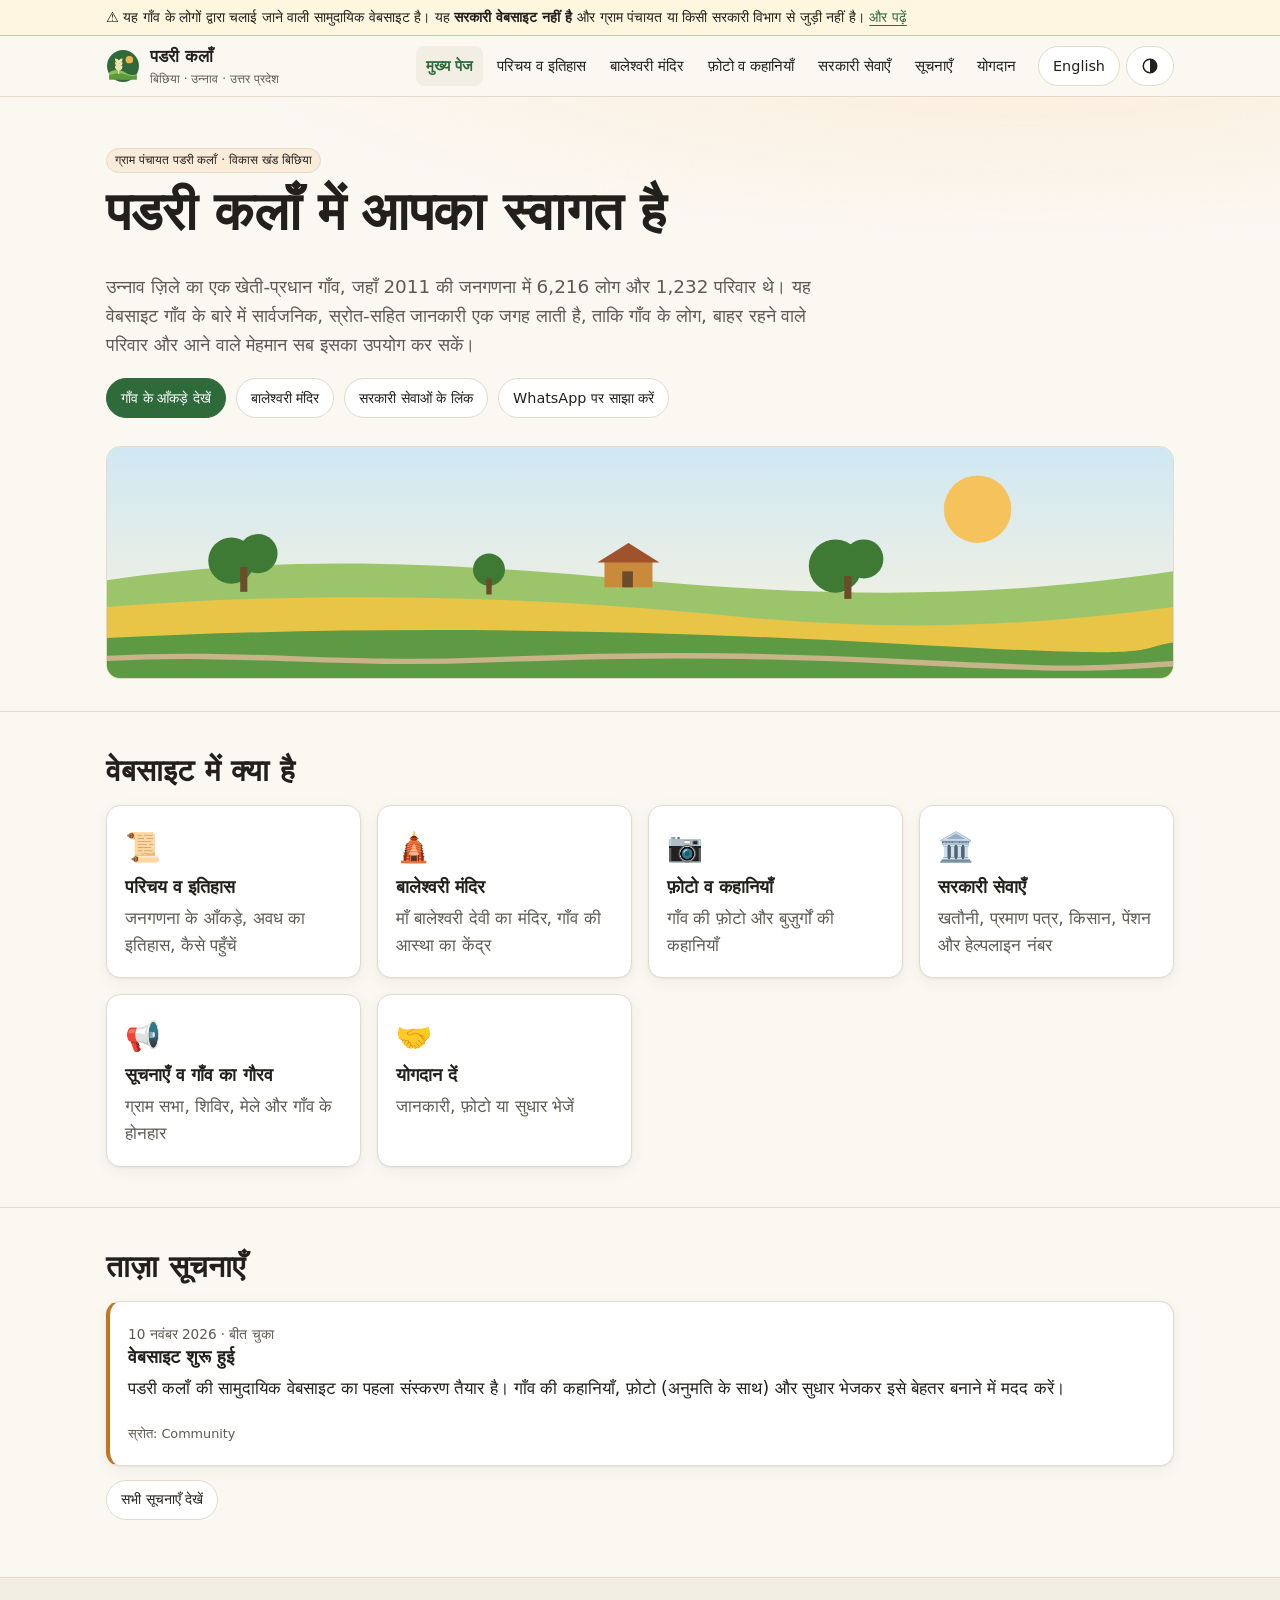
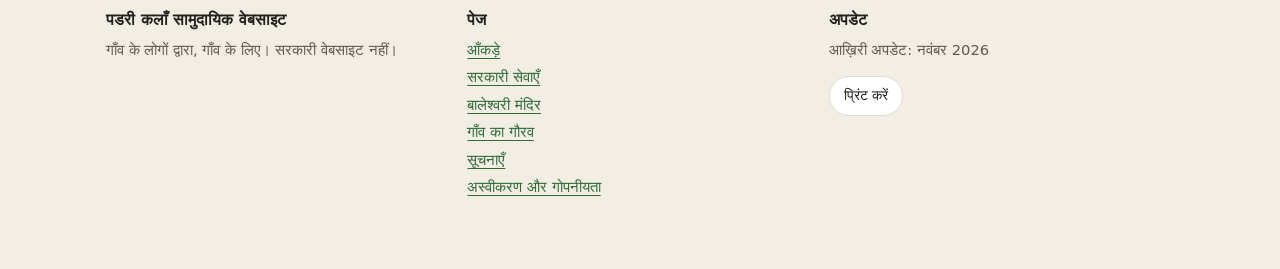
==== commit 3a19b219: "Add new pages for notices, services, and temple; update service links and cache version" ====
--- a/index.html
+++ b/index.html
@@ -25,14 +25,14 @@
 
 <div class="ribbon" role="note">
   <div class="wrap">
-    <span lang="hi">⚠️ यह गाँव के लोगों द्वारा चलाई जाने वाली सामुदायिक वेबसाइट है। यह <strong>सरकारी वेबसाइट नहीं है</strong> और ग्राम पंचायत या किसी सरकारी विभाग से जुड़ी नहीं है। <a href="#disclaimer">और पढ़ें</a></span>
-    <span lang="en">⚠️ This is a community-run website made by villagers and well-wishers. It is <strong>not a government website</strong> and is not run by the Gram Panchayat or any government department. <a href="#disclaimer">Read more</a></span>
+    <span lang="hi">⚠️ यह गाँव के लोगों द्वारा चलाई जाने वाली सामुदायिक वेबसाइट है। यह <strong>सरकारी वेबसाइट नहीं है</strong> और ग्राम पंचायत या किसी सरकारी विभाग से जुड़ी नहीं है। <a href="contribute.html#disclaimer">और पढ़ें</a></span>
+    <span lang="en">⚠️ This is a community-run website made by villagers and well-wishers. It is <strong>not a government website</strong> and is not run by the Gram Panchayat or any government department. <a href="contribute.html#disclaimer">Read more</a></span>
   </div>
 </div>
 
 <header class="site">
   <div class="wrap">
-    <a class="logo" href="#top" aria-label="Padri Kalan home">
+    <a class="logo" href="index.html" aria-label="Padri Kalan home">
       <svg viewBox="0 0 64 64" aria-hidden="true"><circle cx="32" cy="32" r="30" fill="#2f6b3a"/><circle cx="44" cy="20" r="7" fill="#f2b34a"/><path d="M6 44c10-6 20-6 30 0s18 6 22 3v9H6z" fill="#8dbf5a"/><path d="M6 50c12-5 24-5 36 0 6 2 12 2 16 0v8H6z" fill="#5c9a3e"/><path d="M24 46V22m0 4c-4-1-6-4-6-7 4 1 6 4 6 7zm0 0c4-1 6-4 6-7-4 1-6 4-6 7zm0 7c-4-1-6-4-6-7 4 1 6 4 6 7zm0 0c4-1 6-4 6-7-4 1-6 4-6 7zm0 7c-4-1-6-4-6-7 4 1 6 4 6 7zm0 0c4-1 6-4 6-7-4 1-6 4-6 7z" stroke="#f6e7b0" stroke-width="2" fill="#f6e7b0" stroke-linecap="round"/></svg>
       <span><span lang="hi">पडरी कलाँ</span><span lang="en">Padri Kalan</span>
         <small><span lang="hi">बिछिया · उन्नाव · उत्तर प्रदेश</span><span lang="en">Bichhiya · Unnao · Uttar Pradesh</span></small></span>
@@ -40,14 +40,13 @@
     <button class="btn" id="menuBtn" aria-expanded="false" aria-controls="nav"><span lang="hi">मेनू</span><span lang="en">Menu</span></button>
     <nav class="main" id="nav" aria-label="Main">
       <ul>
-        <li><a href="#about"><span lang="hi">परिचय</span><span lang="en">About</span></a></li>
-        <li><a href="#facts"><span lang="hi">आँकड़े</span><span lang="en">Facts</span></a></li>
-        <li><a href="#history"><span lang="hi">इतिहास</span><span lang="en">History</span></a></li>
-        <li><a href="#reach"><span lang="hi">कैसे पहुँचें</span><span lang="en">Getting here</span></a></li>
-        <li><a href="#services"><span lang="hi">सेवाएँ</span><span lang="en">Services</span></a></li>
-        <li><a href="#notices"><span lang="hi">सूचनाएँ</span><span lang="en">Notices</span></a></li>
-        <li><a href="#pride"><span lang="hi">गाँव का गौरव</span><span lang="en">Village pride</span></a></li>
-        <li><a href="#contribute"><span lang="hi">योगदान</span><span lang="en">Contribute</span></a></li>
+        <li><a href="index.html" aria-current="page"><span lang="hi">मुख्य पेज</span><span lang="en">Home</span></a></li>
+        <li><a href="about.html"><span lang="hi">परिचय व इतिहास</span><span lang="en">About &amp; history</span></a></li>
+        <li><a href="temple.html"><span lang="hi">बालेश्वरी मंदिर</span><span lang="en">Baleshwari Mandir</span></a></li>
+        <li><a href="gallery.html"><span lang="hi">फ़ोटो व कहानियाँ</span><span lang="en">Photos &amp; stories</span></a></li>
+        <li><a href="services.html"><span lang="hi">सरकारी सेवाएँ</span><span lang="en">Services</span></a></li>
+        <li><a href="notices.html"><span lang="hi">सूचनाएँ</span><span lang="en">Notices</span></a></li>
+        <li><a href="contribute.html"><span lang="hi">योगदान</span><span lang="en">Contribute</span></a></li>
       </ul>
     </nav>
     <div class="tools">
@@ -59,8 +58,6 @@
 
 <main id="main">
 <div id="top"></div>
-
-<!-- HERO -->
 <section class="hero">
   <div class="wrap">
     <span class="tag"><span lang="hi">ग्राम पंचायत पडरी कलाँ · विकास खंड बिछिया</span><span lang="en">Padri Kalan Gram Panchayat · Bichhiya block</span></span>
@@ -70,8 +67,9 @@
       <span lang="en">A farming village in Unnao district, home to 6,216 people in 1,232 households at the 2011 Census. This site brings together public, sourced information about the village in one place, for people who live here, families who moved away, and visitors.</span>
     </p>
     <div class="cta">
-      <a class="btn primary" href="#facts"><span lang="hi">गाँव के आँकड़े देखें</span><span lang="en">See village facts</span></a>
-      <a class="btn" href="#services"><span lang="hi">सरकारी सेवाओं के लिंक</span><span lang="en">Government service links</span></a>
+      <a class="btn primary" href="about.html#facts"><span lang="hi">गाँव के आँकड़े देखें</span><span lang="en">See village facts</span></a>
+      <a class="btn" href="temple.html#temple"><span lang="hi">बालेश्वरी मंदिर</span><span lang="en">Baleshwari Mandir</span></a>
+      <a class="btn" href="services.html#services"><span lang="hi">सरकारी सेवाओं के लिंक</span><span lang="en">Government service links</span></a>
       <button class="btn" id="shareBtn"><span lang="hi">WhatsApp पर साझा करें</span><span lang="en">Share on WhatsApp</span></button>
     </div>
     <div class="fields" aria-hidden="true">
@@ -92,400 +90,26 @@
     </div>
   </div>
 </section>
-
-<!-- ABOUT -->
-<section class="block" id="about">
+<section class="block" id="explore">
   <div class="wrap">
-    <h2><span lang="hi">गाँव का परिचय</span><span lang="en">About the village</span></h2>
-    <div class="grid g2">
-      <div>
-        <p lang="hi">पडरी कलाँ (अंग्रेज़ी में Padri Kalan, कुछ जगह "Padari Kala" भी लिखा जाता है) उत्तर प्रदेश के उन्नाव ज़िले की उन्नाव तहसील और बिछिया विकास खंड में स्थित एक गाँव है। यह अपनी अलग ग्राम पंचायत है। गाँव उन्नाव शहर से लगभग 19–20 किमी पूर्व में और बिछिया से लगभग 9 किमी दूर है।</p>
-        <p lang="en">Padri Kalan (also written "Padari Kala") is a village in Unnao tehsil and Bichhiya development block of Unnao district, Uttar Pradesh. It is its own Gram Panchayat. The village lies roughly 19–20 km east of Unnao town and about 9 km from Bichhiya.</p>
-        <p lang="hi">"कलाँ" शब्द का अर्थ है "बड़ा"। उत्तर भारत में अक्सर एक ही नाम के दो गाँव होते हैं, "कलाँ" (बड़ा) और "खुर्द" (छोटा)। पास में ही पडरी खुर्द गाँव भी है।</p>
-        <p lang="en">"Kalan" means "big". In north India, two neighbouring villages often share a name, with "Kalan" (big) and "Khurd" (small). The neighbouring village of Padri Khurd lies close by.</p>
-        <p class="muted small" lang="hi">गाँव का हिन्दी नाम अलग-अलग जगह अलग तरह से लिखा मिलता है (पडरी / पड़री, कलाँ / कला)। अगर गाँव में कोई और वर्तनी प्रचलित है, तो कृपया <a href="#contribute">बताएँ</a>।</p>
-        <p class="muted small" lang="en">The Hindi spelling of the name varies between sources (पडरी / पड़री, कलाँ / कला). If the village uses a different spelling, please <a href="#contribute">tell us</a>.</p>
-      </div>
-      <div class="card">
-        <h3><span lang="hi">एक नज़र में</span><span lang="en">At a glance</span></h3>
-        <div class="table-wrap"><table>
-          <tbody>
-            <tr><th><span lang="hi">ज़िला</span><span lang="en">District</span></th><td><span lang="hi">उन्नाव (लखनऊ मंडल)</span><span lang="en">Unnao (Lucknow division)</span></td></tr>
-            <tr><th><span lang="hi">तहसील</span><span lang="en">Tehsil</span></th><td><span lang="hi">उन्नाव</span><span lang="en">Unnao</span></td></tr>
-            <tr><th><span lang="hi">विकास खंड</span><span lang="en">Block</span></th><td><span lang="hi">बिछिया</span><span lang="en">Bichhiya</span></td></tr>
-            <tr><th><span lang="hi">ग्राम पंचायत</span><span lang="en">Gram Panchayat</span></th><td><span lang="hi">पडरी कलाँ (एक गाँव)</span><span lang="en">Padri Kalan (single village)</span></td></tr>
-            <tr><th><span lang="hi">जनगणना गाँव कोड</span><span lang="en">Census village code</span></th><td class="n">142242</td></tr>
-            <tr><th><span lang="hi">पिन कोड</span><span lang="en">PIN code</span></th><td class="n">209825</td></tr>
-            <tr><th><span lang="hi">STD कोड</span><span lang="en">STD code</span></th><td class="n">0515</td></tr>
-            <tr><th><span lang="hi">क्षेत्रफल</span><span lang="en">Area</span></th><td class="n"><span lang="hi">1,404.35 हेक्टेयर (~14 वर्ग किमी)</span><span lang="en">1,404.35 ha (~14 km²)</span></td></tr>
-            <tr><th><span lang="hi">विधानसभा क्षेत्र</span><span lang="en">Assembly seat</span></th><td><span lang="hi">पुरवा</span><span lang="en">Purwa</span></td></tr>
-            <tr><th><span lang="hi">लोकसभा क्षेत्र</span><span lang="en">Lok Sabha seat</span></th><td><span lang="hi">उन्नाव</span><span lang="en">Unnao</span></td></tr>
-            <tr><th><span lang="hi">भाषाएँ</span><span lang="en">Languages</span></th><td><span lang="hi">हिन्दी, अवधी</span><span lang="en">Hindi, Awadhi</span></td></tr>
-            <tr><th><span lang="hi">वाहन कोड</span><span lang="en">Vehicle code</span></th><td class="n">UP-35</td></tr>
-          </tbody>
-        </table></div>
-        <cite class="src">
-          <span lang="hi">स्रोत:</span><span lang="en">Sources:</span>
-          <a href="https://census2011.co.in/data/village/142242-padri-kalan-uttar-pradesh.html" rel="noopener">census2011.co.in</a>,
-          <a href="https://villageinfo.in/uttar-pradesh/unnao/unnao/padri-kalan.html" rel="noopener">villageinfo.in</a>,
-          <a href="http://www.onefivenine.com/india/villages/Unnao/Bichhiya/Padri-Kalan" rel="noopener">onefivenine.com</a>,
-          <a href="https://en.wikipedia.org/wiki/Bichhiya,_Unnao" rel="noopener">Wikipedia</a>
-        </cite>
-      </div>
+    <h2><span lang="hi">वेबसाइट में क्या है</span><span lang="en">Explore the site</span></h2>
+    <div class="grid g3 explore">
+      <a class="card" href="about.html"><span class="ico">📜</span><h3><span lang="hi">परिचय व इतिहास</span><span lang="en">About &amp; history</span></h3><p class="muted"><span lang="hi">जनगणना के आँकड़े, अवध का इतिहास, कैसे पहुँचें</span><span lang="en">Census figures, Awadh history, how to get here</span></p></a>
+      <a class="card" href="temple.html"><span class="ico">🛕</span><h3><span lang="hi">बालेश्वरी मंदिर</span><span lang="en">Baleshwari Mandir</span></h3><p class="muted"><span lang="hi">माँ बालेश्वरी देवी का मंदिर, गाँव की आस्था का केंद्र</span><span lang="en">The temple of Maa Baleshwari Devi, the heart of village faith</span></p></a>
+      <a class="card" href="gallery.html"><span class="ico">📷</span><h3><span lang="hi">फ़ोटो व कहानियाँ</span><span lang="en">Photos &amp; stories</span></h3><p class="muted"><span lang="hi">गाँव की फ़ोटो और बुज़ुर्गों की कहानियाँ</span><span lang="en">Village photos and elders' stories</span></p></a>
+      <a class="card" href="services.html"><span class="ico">🏛️</span><h3><span lang="hi">सरकारी सेवाएँ</span><span lang="en">Government services</span></h3><p class="muted"><span lang="hi">खतौनी, प्रमाण पत्र, किसान, पेंशन और हेल्पलाइन नंबर</span><span lang="en">Land records, certificates, farmers, pensions and helplines</span></p></a>
+      <a class="card" href="notices.html"><span class="ico">📢</span><h3><span lang="hi">सूचनाएँ व गाँव का गौरव</span><span lang="en">Notices &amp; village pride</span></h3><p class="muted"><span lang="hi">ग्राम सभा, शिविर, मेले और गाँव के होनहार</span><span lang="en">Gram Sabha, camps, fairs and people who made us proud</span></p></a>
+      <a class="card" href="contribute.html"><span class="ico">🤝</span><h3><span lang="hi">योगदान दें</span><span lang="en">Contribute</span></h3><p class="muted"><span lang="hi">जानकारी, फ़ोटो या सुधार भेजें</span><span lang="en">Send information, photos or corrections</span></p></a>
     </div>
   </div>
 </section>
-
-<!-- FACTS -->
-<section class="block" id="facts">
-  <div class="wrap">
-    <h2><span lang="hi">जनगणना 2011 के आँकड़े</span><span lang="en">Census 2011 figures</span></h2>
-    <p class="intro"><span lang="hi">ये सभी संख्याएँ भारत की 2011 की जनगणना से हैं, जो अब तक की सबसे नई प्रकाशित गाँव-स्तरीय जनगणना है। आज की असली संख्या इससे ज़्यादा हो सकती है।</span><span lang="en">All numbers below come from the 2011 Census of India, the latest published village-level census. Today's real figures are likely higher.</span></p>
-
-    <div class="grid g4" style="margin-bottom:20px">
-      <div class="card stat"><div class="num" data-count="6216">6,216</div><div class="lbl"><span lang="hi">कुल जनसंख्या</span><span lang="en">Total population</span></div></div>
-      <div class="card stat"><div class="num" data-count="1232">1,232</div><div class="lbl"><span lang="hi">परिवार / घर</span><span lang="en">Households</span></div></div>
-      <div class="card stat"><div class="num">69.9%</div><div class="lbl"><span lang="hi">साक्षरता दर (7+ वर्ष)</span><span lang="en">Literacy (age 7+)</span></div></div>
-      <div class="card stat"><div class="num">906</div><div class="lbl"><span lang="hi">लिंगानुपात (प्रति 1000 पुरुष)</span><span lang="en">Females per 1,000 males</span></div></div>
-    </div>
-
-    <div class="grid g2">
-      <div class="card">
-        <h3><span lang="hi">साक्षरता (7 वर्ष से ऊपर)</span><span lang="en">Literacy (age 7 and over)</span></h3>
-        <div class="bars">
-          <div class="bar"><div class="row"><span><span lang="hi">पुरुष</span><span lang="en">Men</span></span><strong>78.4%</strong></div><div class="track"><div class="fill" data-w="78.42"></div></div></div>
-          <div class="bar"><div class="row"><span><span lang="hi">महिलाएँ</span><span lang="en">Women</span></span><strong>60.5%</strong></div><div class="track"><div class="fill alt" data-w="60.51"></div></div></div>
-          <div class="bar"><div class="row"><span><span lang="hi">कुल</span><span lang="en">Overall</span></span><strong>69.9%</strong></div><div class="track"><div class="fill" data-w="69.87"></div></div><div class="ref"><span lang="hi">उत्तर प्रदेश औसत: 67.7%</span><span lang="en">Uttar Pradesh average: 67.7%</span></div></div>
-        </div>
-        <p class="small muted" style="margin-top:12px"><span lang="hi">3,786 लोग साक्षर थे। कुछ वेबसाइटें 60.9% लिखती हैं, क्योंकि वे 0–6 वर्ष के बच्चों को भी गिनती में जोड़ देती हैं। जनगणना का नियम 7 वर्ष और ऊपर का है।</span><span lang="en">3,786 people were literate. Some sites show 60.9% because they divide by the whole population, including children aged 0–6. The census method counts age 7 and over.</span></p>
-      </div>
-
-      <div class="card">
-        <h3><span lang="hi">जनसंख्या का विवरण</span><span lang="en">Population breakdown</span></h3>
-        <div class="table-wrap"><table>
-          <thead><tr><th></th><th><span lang="hi">कुल</span><span lang="en">Total</span></th><th><span lang="hi">पुरुष</span><span lang="en">Male</span></th><th><span lang="hi">महिला</span><span lang="en">Female</span></th></tr></thead>
-          <tbody>
-            <tr><td><span lang="hi">जनसंख्या</span><span lang="en">Population</span></td><td class="n">6,216</td><td class="n">3,262</td><td class="n">2,954</td></tr>
-            <tr><td><span lang="hi">बच्चे (0–6 वर्ष)</span><span lang="en">Children (0–6)</span></td><td class="n">797</td><td class="n">431</td><td class="n">366</td></tr>
-            <tr><td><span lang="hi">साक्षर</span><span lang="en">Literate</span></td><td class="n">3,786</td><td class="n">2,220</td><td class="n">1,566</td></tr>
-            <tr><td><span lang="hi">अनुसूचित जाति</span><span lang="en">Scheduled Castes</span></td><td class="n">2,347</td><td class="n">1,197</td><td class="n">1,150</td></tr>
-            <tr><td><span lang="hi">अनुसूचित जनजाति</span><span lang="en">Scheduled Tribes</span></td><td class="n">0</td><td class="n">0</td><td class="n">0</td></tr>
-          </tbody>
-        </table></div>
-        <p class="small muted" style="margin-top:12px"><span lang="hi">बाल लिंगानुपात (0–6 वर्ष): 849, जबकि राज्य का औसत 902 है।</span><span lang="en">Child sex ratio (0–6): 849, against a state average of 902.</span></p>
-      </div>
-
-      <div class="card">
-        <h3><span lang="hi">काम और रोज़गार</span><span lang="en">Work and livelihoods</span></h3>
-        <div class="table-wrap"><table>
-          <tbody>
-            <tr><td><span lang="hi">कुल कामकाजी लोग</span><span lang="en">Total workers</span></td><td class="n">2,789</td></tr>
-            <tr><td><span lang="hi">— पुरुष / महिला</span><span lang="en">— men / women</span></td><td class="n">1,869 / 920</td></tr>
-            <tr><td><span lang="hi">मुख्य कामगार (साल में 6 महीने से ज़्यादा काम)</span><span lang="en">Main workers (work 6+ months a year)</span></td><td class="n">1,717</td></tr>
-            <tr><td><span lang="hi">सीमांत कामगार (6 महीने से कम)</span><span lang="en">Marginal workers (under 6 months)</span></td><td class="n">1,072</td></tr>
-            <tr><td><span lang="hi">किसान (अपनी / साझा ज़मीन)</span><span lang="en">Cultivators (own or co-own land)</span></td><td class="n">728</td></tr>
-            <tr><td><span lang="hi">खेतिहर मज़दूर</span><span lang="en">Agricultural labourers</span></td><td class="n">523</td></tr>
-          </tbody>
-        </table></div>
-        <p class="small muted" style="margin-top:12px"><span lang="hi">मुख्य कामगारों में से लगभग 73% खेती या खेतिहर मज़दूरी से जुड़े थे।</span><span lang="en">About 73% of main workers were cultivators or farm labourers.</span></p>
-      </div>
-
-      <div class="card">
-        <h3><span lang="hi">खेती</span><span lang="en">Farming</span></h3>
-        <p lang="hi">बिछिया क्षेत्र की मुख्य फ़सलें गेहूँ, चना, जौ, ज्वार और धान हैं, और सिंचाई मुख्य रूप से नहर से होती है (बिछिया के लिए दर्ज जानकारी)। उन्नाव ज़िले में आम और अमरूद के बाग़ और पशुपालन भी आम हैं।</p>
-        <p lang="en">The main crops recorded for the Bichhiya area are wheat, gram, barley, jowar and paddy, with canal irrigation as the main water source. Mango and guava orchards and dairy are also common across Unnao district.</p>
-        <p class="small muted" lang="hi">पडरी कलाँ की अपनी फ़सलों, मंडी और सिंचाई की जानकारी अभी इकट्ठा की जानी है। <a href="#contribute">मदद करें</a>।</p>
-        <p class="small muted" lang="en">Details specific to Padri Kalan (crops, mandi, irrigation) are still to be collected. <a href="#contribute">Help add them</a>.</p>
-      </div>
-    </div>
-    <p style="margin-top:14px"><cite class="src"><span lang="hi">स्रोत:</span><span lang="en">Sources:</span> <a href="https://census2011.co.in/data/village/142242-padri-kalan-uttar-pradesh.html" rel="noopener">Census 2011 via census2011.co.in</a> · <a href="https://villageinfo.in/uttar-pradesh/unnao/unnao/padri-kalan.html" rel="noopener">villageinfo.in</a> · <a href="https://en.wikipedia.org/wiki/Bichhiya,_Unnao" rel="noopener">Wikipedia: Bichhiya, Unnao</a> · <a href="https://en.wikipedia.org/wiki/Unnao_district" rel="noopener">Wikipedia: Unnao district</a></cite></p>
-  </div>
-</section>
-
-<!-- HISTORY -->
-<section class="block" id="history">
-  <div class="wrap">
-    <h2><span lang="hi">इतिहास और क्षेत्र</span><span lang="en">History and region</span></h2>
-    <p class="intro"><span lang="hi">पडरी कलाँ का अपना लिखा हुआ इतिहास इंटरनेट पर नहीं मिला। नीचे क्षेत्र का सत्यापित इतिहास है। गाँव की अपनी कहानियाँ, बुज़ुर्गों की यादें और पुराने मंदिर, तालाब या मेलों की जानकारी हम गाँव वालों की मदद से जोड़ेंगे।</span><span lang="en">No written history of Padri Kalan itself was found online. Below is the verified history of the wider region. The village's own stories, elders' memories, and details of old temples, ponds and fairs will be added with help from villagers.</span></p>
-    <div class="grid g3">
-      <div class="card">
-        <span class="tag"><span lang="hi">अवध क्षेत्र</span><span lang="en">Awadh region</span></span>
-        <h3><span lang="hi">अवध का हिस्सा</span><span lang="en">Part of Awadh</span></h3>
-        <p lang="hi">उन्नाव ज़िला ऐतिहासिक अवध क्षेत्र का हिस्सा है। अकबर के समय यह अवध सूबे की लखनऊ सरकार में आता था। यहाँ की बोली अवधी है।</p>
-        <p lang="en">Unnao district is part of the historic Awadh region. Under Akbar it fell within the Lucknow sarkar of Awadh Subah. The local dialect is Awadhi.</p>
-      </div>
-      <div class="card">
-        <span class="tag">1856</span>
-        <h3><span lang="hi">ज़िले की स्थापना</span><span lang="en">District formed</span></h3>
-        <p lang="hi">फ़रवरी 1856 में अंग्रेज़ों ने अवध को अपने अधिकार में लिया और यह ज़िला बनाया। पहले इसका मुख्यालय पुरवा में था, जो जल्द ही उन्नाव लाया गया। 1857 की क्रांति में यहाँ भी लड़ाइयाँ हुईं।</p>
-        <p lang="en">The British annexed Awadh in February 1856 and created the district, first headquartered at Purwa and soon moved to Unnao. The area saw fighting during the 1857 uprising.</p>
-      </div>
-      <div class="card">
-        <span class="tag">2 Oct 1956</span>
-        <h3><span lang="hi">बिछिया विकास खंड</span><span lang="en">Bichhiya block</span></h3>
-        <p lang="hi">बिछिया विकास खंड का उद्घाटन 2 अक्टूबर 1956 को पंचवर्षीय योजनाओं को गाँव-स्तर तक पहुँचाने के लिए हुआ। इस खंड में 85 गाँव हैं, जिनमें पडरी कलाँ भी है।</p>
-        <p lang="en">Bichhiya block was inaugurated on 2 October 1956 to carry India's Five-Year Plans to the village level. The block has 85 villages, Padri Kalan among them.</p>
-      </div>
-      <div class="card">
-        <span class="tag"><span lang="hi">साहित्य</span><span lang="en">Literature</span></span>
-        <h3><span lang="hi">निराला की धरती</span><span lang="en">Land of Nirala</span></h3>
-        <p lang="hi">आधुनिक हिन्दी कविता के महान कवि सूर्यकांत त्रिपाठी 'निराला' का संबंध उन्नाव ज़िले से है।</p>
-        <p lang="en">Suryakant Tripathi 'Nirala', a giant of modern Hindi poetry, is associated with Unnao district.</p>
-      </div>
-      <div class="card">
-        <span class="tag"><span lang="hi">प्रकृति</span><span lang="en">Nature</span></span>
-        <h3><span lang="hi">नवाबगंज पक्षी विहार</span><span lang="en">Nawabganj Bird Sanctuary</span></h3>
-        <p lang="hi">ज़िले में नवाबगंज पक्षी विहार है, जहाँ सर्दियों में प्रवासी पक्षी आते हैं। गंगा नदी ज़िले को कानपुर से अलग करती है।</p>
-        <p lang="en">The district is home to the Nawabganj Bird Sanctuary, which hosts migratory birds in winter. The Ganga separates the district from Kanpur.</p>
-      </div>
-      <div class="card">
-        <span class="tag"><span lang="hi">आपकी कहानी</span><span lang="en">Your story</span></span>
-        <h3><span lang="hi">गाँव की विरासत</span><span lang="en">Village heritage</span></h3>
-        <p lang="hi">क्या आपके घर के बुज़ुर्ग गाँव का पुराना इतिहास जानते हैं? मंदिर, कुएँ, तालाब, मेले, लोकगीत? उनकी अनुमति से उनकी कहानी रिकॉर्ड करके भेजें।</p>
-        <p lang="en">Do elders in your family know the village's old history: temples, wells, ponds, fairs, folk songs? With their permission, record their story and send it in.</p>
-        <a class="btn" href="#contribute"><span lang="hi">कहानी भेजें</span><span lang="en">Share a story</span></a>
-      </div>
-    </div>
-    <p style="margin-top:14px"><cite class="src"><span lang="hi">स्रोत:</span><span lang="en">Sources:</span> <a href="https://en.wikipedia.org/wiki/Unnao_district" rel="noopener">Wikipedia: Unnao district</a> · <a href="https://en.wikipedia.org/wiki/Bichhiya,_Unnao" rel="noopener">Wikipedia: Bichhiya, Unnao</a> · <a href="https://unnao.nic.in/history/" rel="noopener">unnao.nic.in (history)</a></cite></p>
-  </div>
-</section>
-
-<!-- REACH -->
-<section class="block" id="reach">
-  <div class="wrap">
-    <h2><span lang="hi">कैसे पहुँचें और आसपास</span><span lang="en">Getting here and nearby</span></h2>
-    <p class="intro"><span lang="hi">दूरियाँ लगभग हैं और ऑनलाइन निर्देशिकाओं से ली गई हैं। यात्रा से पहले नक्शे पर रास्ता ज़रूर देखें।</span><span lang="en">Distances are approximate and come from online directories. Check the route on a map before travelling.</span></p>
-    <div class="grid g3">
-      <div class="card">
-        <h3>🛣️ <span lang="hi">सड़क</span><span lang="en">Road</span></h3>
-        <ul>
-          <li><span lang="hi">बिछिया: ~9 किमी</span><span lang="en">Bichhiya: ~9 km</span></li>
-          <li><span lang="hi">पुरवा: ~17 किमी</span><span lang="en">Purwa: ~17 km</span></li>
-          <li><span lang="hi">उन्नाव (ज़िला मुख्यालय): ~19–20 किमी</span><span lang="en">Unnao (district HQ): ~19–20 km</span></li>
-          <li><span lang="hi">कानपुर: ~34 किमी</span><span lang="en">Kanpur: ~34 km</span></li>
-          <li><span lang="hi">लखनऊ: ~56–61 किमी</span><span lang="en">Lucknow: ~56–61 km</span></li>
-        </ul>
-      </div>
-      <div class="card">
-        <h3>🚆 <span lang="hi">रेल</span><span lang="en">Rail</span></h3>
-        <ul>
-          <li><span lang="hi">पास के छोटे स्टेशन: बंद हमीरपुर (~9 किमी), टिकौली रावतपुर</span><span lang="en">Nearby small stations: Band Hamirpur (~9 km), Tikauli Rawatpur</span></li>
-          <li><span lang="hi">उन्नाव जंक्शन: ~18 किमी</span><span lang="en">Unnao Junction: ~18 km</span></li>
-          <li><span lang="hi">कानपुर सेंट्रल: ~31 किमी</span><span lang="en">Kanpur Central: ~31 km</span></li>
-        </ul>
-        <p class="small muted"><span lang="hi">ट्रेन समय के लिए केवल आधिकारिक <a href="https://enquiry.indianrail.gov.in/" rel="noopener">NTES</a> देखें।</span><span lang="en">For train times use the official <a href="https://enquiry.indianrail.gov.in/" rel="noopener">NTES</a> site.</span></p>
-      </div>
-      <div class="card">
-        <h3>✈️ <span lang="hi">हवाई अड्डा</span><span lang="en">Airports</span></h3>
-        <ul>
-          <li><span lang="hi">कानपुर (चकेरी): ~25 किमी</span><span lang="en">Kanpur (Chakeri): ~25 km</span></li>
-          <li><span lang="hi">लखनऊ (अमौसी, चौधरी चरण सिंह अंतरराष्ट्रीय): ~46 किमी</span><span lang="en">Lucknow (Amausi, Chaudhary Charan Singh Intl): ~46 km</span></li>
-        </ul>
-        <p class="small muted"><span lang="hi">सीधी (हवाई) दूरी; सड़क से ज़्यादा होगी।</span><span lang="en">Straight-line distance; by road it will be more.</span></p>
-      </div>
-      <div class="card">
-        <h3>🏘️ <span lang="hi">पड़ोसी गाँव</span><span lang="en">Neighbouring villages</span></h3>
-        <ul>
-          <li><span lang="hi">पडरी खुर्द (~3 किमी)</span><span lang="en">Padri Khurd (~3 km)</span></li>
-          <li><span lang="hi">नेवरना (~4 किमी)</span><span lang="en">Neverna (~4 km)</span></li>
-          <li><span lang="hi">मरोई (~4 किमी)</span><span lang="en">Maroi (~4 km)</span></li>
-          <li><span lang="hi">जरगाँव (~4 किमी)</span><span lang="en">Jar Gaon (~4 km)</span></li>
-          <li><span lang="hi">भैंसी कोयलपुर (~5 किमी)</span><span lang="en">Bhainshi Koyalpur (~5 km)</span></li>
-        </ul>
-      </div>
-      <div class="card">
-        <h3>🏫 <span lang="hi">शिक्षा</span><span lang="en">Education</span></h3>
-        <p class="small muted"><span lang="hi">एक निर्देशिका में ये नाम दर्ज हैं; गाँव से पुष्टि होनी बाक़ी है:</span><span lang="en">Listed by one directory; still to be confirmed locally:</span></p>
-        <ul>
-          <li><span lang="hi">प्राथमिक / उच्च प्राथमिक विद्यालय, पडरी कलाँ</span><span lang="en">Primary / upper primary school, Padri Kalan</span></li>
-          <li><span lang="hi">शिवप्रसाद पाण्डेय इंटर कॉलेज</span><span lang="en">Shivprasad Pandey Inter College</span></li>
-        </ul>
-        <p class="small"><span lang="hi">किसी भी स्कूल की आधिकारिक जानकारी <a href="https://udiseplus.gov.in/" rel="noopener">UDISE+</a> पर देखें।</span><span lang="en">Check any school's official record on <a href="https://udiseplus.gov.in/" rel="noopener">UDISE+</a>.</span></p>
-      </div>
-      <div class="card">
-        <h3>🏥 <span lang="hi">स्वास्थ्य</span><span lang="en">Health</span></h3>
-        <ul>
-          <li><span lang="hi">सामुदायिक स्वास्थ्य केंद्र (CHC) बिछिया: ~8.5 किमी</span><span lang="en">Community Health Centre (CHC) Bichhiya: ~8.5 km</span></li>
-          <li><span lang="hi">ज़िला अस्पताल: उन्नाव</span><span lang="en">District hospital: Unnao</span></li>
-        </ul>
-        <p class="small"><span lang="hi">आपातकाल में <a href="tel:108">108</a> (एम्बुलेंस) या <a href="tel:112">112</a> पर कॉल करें।</span><span lang="en">In an emergency call <a href="tel:108">108</a> (ambulance) or <a href="tel:112">112</a>.</span></p>
-      </div>
-    </div>
-    <div class="cta" style="margin-top:18px">
-      <a class="btn primary" href="https://www.google.com/maps/search/?api=1&amp;query=Padri+Kalan+Bichhiya+Unnao+Uttar+Pradesh" rel="noopener" target="_blank"><span lang="hi">Google Maps पर देखें</span><span lang="en">Open in Google Maps</span></a>
-      <a class="btn" href="https://www.openstreetmap.org/search?query=Padri%20Kalan%2C%20Unnao" rel="noopener" target="_blank"><span lang="hi">OpenStreetMap पर देखें</span><span lang="en">Open in OpenStreetMap</span></a>
-    </div>
-    <p style="margin-top:14px"><cite class="src"><span lang="hi">स्रोत:</span><span lang="en">Sources:</span> <a href="http://www.onefivenine.com/india/villages/Unnao/Bichhiya/Padri-Kalan" rel="noopener">onefivenine.com</a> · <a href="https://geoiq.io/places/Padri-Kalan/hEMoC5Bei4" rel="noopener">geoiq.io</a> · <a href="https://villageinfo.in/uttar-pradesh/unnao/unnao/padri-kalan.html" rel="noopener">villageinfo.in</a></cite></p>
-  </div>
-</section>
-
-<!-- SERVICES -->
-<section class="block" id="services">
-  <div class="wrap">
-    <h2><span lang="hi">सरकारी सेवाओं के आधिकारिक लिंक</span><span lang="en">Official government service links</span></h2>
-    <p class="intro"><span lang="hi">ये लिंक सीधे सरकारी वेबसाइटों पर जाते हैं। यह वेबसाइट कोई फ़ॉर्म नहीं भरती, कोई पैसा या दस्तावेज़ नहीं लेती। ध्यान रखें: असली सरकारी वेबसाइट का पता आम तौर पर <strong>.gov.in</strong> या <strong>.nic.in</strong> पर ख़त्म होता है। कोई आपसे OTP माँगे तो कभी न दें।</span><span lang="en">These links go straight to official government websites. This site never fills forms, takes money, or collects documents. Tip: real government sites usually end in <strong>.gov.in</strong> or <strong>.nic.in</strong>. Never share an OTP with anyone who asks.</span></p>
-    <div class="grid g3">
-      <div>
-        <h3>🧾 <span lang="hi">ज़मीन और प्रमाण पत्र</span><span lang="en">Land and certificates</span></h3>
-        <ul class="links">
-          <li><a href="https://upbhulekh.gov.in/" rel="noopener" target="_blank"><span><span lang="hi">खतौनी / भूलेख</span><span lang="en">Land records (Khatauni)</span></span><span class="dom">upbhulekh.gov.in</span></a></li>
-          <li><a href="https://edistrict.up.gov.in/" rel="noopener" target="_blank"><span><span lang="hi">आय, जाति, निवास प्रमाण पत्र</span><span lang="en">Income, caste, domicile certificates</span></span><span class="dom">edistrict.up.gov.in</span></a></li>
-          <li><a href="https://www.digilocker.gov.in/" rel="noopener" target="_blank"><span><span lang="hi">डिजिलॉकर (डिजिटल दस्तावेज़)</span><span lang="en">DigiLocker (digital documents)</span></span><span class="dom">digilocker.gov.in</span></a></li>
-          <li><a href="https://uidai.gov.in/" rel="noopener" target="_blank"><span><span lang="hi">आधार</span><span lang="en">Aadhaar</span></span><span class="dom">uidai.gov.in</span></a></li>
-        </ul>
-      </div>
-      <div>
-        <h3>🌾 <span lang="hi">किसान</span><span lang="en">Farmers</span></h3>
-        <ul class="links">
-          <li><a href="https://pmkisan.gov.in/" rel="noopener" target="_blank"><span><span lang="hi">पीएम-किसान</span><span lang="en">PM-KISAN</span></span><span class="dom">pmkisan.gov.in</span></a></li>
-          <li><a href="https://pmfby.gov.in/" rel="noopener" target="_blank"><span><span lang="hi">फ़सल बीमा</span><span lang="en">Crop insurance (PMFBY)</span></span><span class="dom">pmfby.gov.in</span></a></li>
-          <li><a href="https://soilhealth.dac.gov.in/" rel="noopener" target="_blank"><span><span lang="hi">मृदा स्वास्थ्य कार्ड</span><span lang="en">Soil Health Card</span></span><span class="dom">soilhealth.dac.gov.in</span></a></li>
-          <li><a href="https://mausam.imd.gov.in/" rel="noopener" target="_blank"><span><span lang="hi">मौसम (IMD)</span><span lang="en">Weather (IMD)</span></span><span class="dom">mausam.imd.gov.in</span></a></li>
-        </ul>
-      </div>
-      <div>
-        <h3>🏛️ <span lang="hi">पंचायत और शिकायत</span><span lang="en">Panchayat and grievances</span></h3>
-        <ul class="links">
-          <li><a href="https://egramswaraj.gov.in/" rel="noopener" target="_blank"><span><span lang="hi">ई-ग्राम स्वराज (पंचायत के काम और ख़र्च)</span><span lang="en">eGramSwaraj (panchayat works and spending)</span></span><span class="dom">egramswaraj.gov.in</span></a></li>
-          <li><a href="https://jansunwai.up.nic.in/" rel="noopener" target="_blank"><span><span lang="hi">जनसुनवाई (शिकायत दर्ज करें)</span><span lang="en">Jansunwai (file a grievance)</span></span><span class="dom">jansunwai.up.nic.in</span></a></li>
-          <li><a href="https://unnao.nic.in/" rel="noopener" target="_blank"><span><span lang="hi">ज़िला उन्नाव की वेबसाइट</span><span lang="en">Unnao district website</span></span><span class="dom">unnao.nic.in</span></a></li>
-          <li><a href="https://voters.eci.gov.in/" rel="noopener" target="_blank"><span><span lang="hi">मतदाता सूची / वोटर कार्ड</span><span lang="en">Voter list / voter card</span></span><span class="dom">voters.eci.gov.in</span></a></li>
-        </ul>
-      </div>
-      <div>
-        <h3>🍚 <span lang="hi">राशन, स्वास्थ्य, पेंशन</span><span lang="en">Ration, health, pension</span></h3>
-        <ul class="links">
-          <li><a href="https://fcs.up.gov.in/" rel="noopener" target="_blank"><span><span lang="hi">राशन कार्ड</span><span lang="en">Ration card</span></span><span class="dom">fcs.up.gov.in</span></a></li>
-          <li><a href="https://beneficiary.nha.gov.in/" rel="noopener" target="_blank"><span><span lang="hi">आयुष्मान कार्ड</span><span lang="en">Ayushman card</span></span><span class="dom">beneficiary.nha.gov.in</span></a></li>
-          <li><a href="https://sspy-up.gov.in/" rel="noopener" target="_blank"><span><span lang="hi">वृद्धावस्था / विधवा / दिव्यांग पेंशन</span><span lang="en">Old-age / widow / disability pension</span></span><span class="dom">sspy-up.gov.in</span></a></li>
-        </ul>
-      </div>
-      <div>
-        <h3>🎓 <span lang="hi">पढ़ाई और नौकरी</span><span lang="en">Study and jobs</span></h3>
-        <ul class="links">
-          <li><a href="https://scholarship.up.gov.in/" rel="noopener" target="_blank"><span><span lang="hi">यूपी छात्रवृत्ति</span><span lang="en">UP scholarships</span></span><span class="dom">scholarship.up.gov.in</span></a></li>
-          <li><a href="https://scholarships.gov.in/" rel="noopener" target="_blank"><span><span lang="hi">राष्ट्रीय छात्रवृत्ति पोर्टल</span><span lang="en">National Scholarship Portal</span></span><span class="dom">scholarships.gov.in</span></a></li>
-          <li><a href="https://www.ncs.gov.in/" rel="noopener" target="_blank"><span><span lang="hi">नेशनल करियर सर्विस (नौकरियाँ)</span><span lang="en">National Career Service (jobs)</span></span><span class="dom">ncs.gov.in</span></a></li>
-          <li><a href="https://www.skillindiadigital.gov.in/" rel="noopener" target="_blank"><span><span lang="hi">स्किल इंडिया (मुफ़्त कोर्स)</span><span lang="en">Skill India (free courses)</span></span><span class="dom">skillindiadigital.gov.in</span></a></li>
-        </ul>
-      </div>
-      <div>
-        <h3>🔌 <span lang="hi">बिजली और साइबर सुरक्षा</span><span lang="en">Electricity and cyber safety</span></h3>
-        <ul class="links">
-          <li><a href="https://www.uppcl.org/" rel="noopener" target="_blank"><span><span lang="hi">बिजली बिल / शिकायत</span><span lang="en">Electricity bill / complaint</span></span><span class="dom">uppcl.org</span></a></li>
-          <li><a href="https://cybercrime.gov.in/" rel="noopener" target="_blank"><span><span lang="hi">ऑनलाइन धोखाधड़ी की रिपोर्ट</span><span lang="en">Report online fraud</span></span><span class="dom">cybercrime.gov.in</span></a></li>
-          <li><a href="https://www.mgmd.gov.in/" rel="noopener" target="_blank"><span><span lang="hi">मेरा गाँव मेरी धरोहर (संस्कृति मंत्रालय)</span><span lang="en">Mera Gaon Meri Dharohar (Ministry of Culture)</span></span><span class="dom">mgmd.gov.in</span></a></li>
-        </ul>
-      </div>
-    </div>
-
-    <h3 style="margin-top:28px">📞 <span lang="hi">ज़रूरी हेल्पलाइन नंबर (मुफ़्त)</span><span lang="en">Important helplines (toll-free)</span></h3>
-    <div class="sos">
-      <a href="tel:112"><span class="no">112</span><span lang="hi">पुलिस / हर आपातकाल</span><span lang="en">Police / any emergency</span></a>
-      <a href="tel:108"><span class="no">108</span><span lang="hi">एम्बुलेंस</span><span lang="en">Ambulance</span></a>
-      <a href="tel:102"><span class="no">102</span><span lang="hi">गर्भवती महिला व शिशु एम्बुलेंस</span><span lang="en">Mother and child ambulance</span></a>
-      <a href="tel:1090"><span class="no">1090</span><span lang="hi">वूमेन पावर लाइन</span><span lang="en">Women Power Line</span></a>
-      <a href="tel:181"><span class="no">181</span><span lang="hi">महिला हेल्पलाइन</span><span lang="en">Women helpline</span></a>
-      <a href="tel:1098"><span class="no">1098</span><span lang="hi">चाइल्ड हेल्पलाइन</span><span lang="en">Child helpline</span></a>
-      <a href="tel:1076"><span class="no">1076</span><span lang="hi">मुख्यमंत्री हेल्पलाइन</span><span lang="en">CM helpline</span></a>
-      <a href="tel:1912"><span class="no">1912</span><span lang="hi">बिजली शिकायत</span><span lang="en">Electricity complaint</span></a>
-      <a href="tel:1930"><span class="no">1930</span><span lang="hi">साइबर धोखाधड़ी</span><span lang="en">Cyber fraud</span></a>
-      <a href="tel:14567"><span class="no">14567</span><span lang="hi">बुज़ुर्गों के लिए (एल्डरलाइन)</span><span lang="en">Elderline (senior citizens)</span></a>
-      <a href="tel:1962"><span class="no">1962</span><span lang="hi">पशु एम्बुलेंस</span><span lang="en">Animal ambulance</span></a>
-      <a href="tel:18001801551"><span class="no small" style="font-size:1.1rem">1800-180-1551</span><span lang="hi">किसान कॉल सेंटर</span><span lang="en">Kisan Call Centre</span></a>
-    </div>
-    <p class="small muted" style="margin-top:10px"><span lang="hi">नंबर बदल सकते हैं। आख़िरी जाँच: नवंबर 2026। कोई नंबर ग़लत लगे तो बताएँ।</span><span lang="en">Numbers can change. Last checked: November 2026. Tell us if one looks wrong.</span></p>
-  </div>
-</section>
-
-<!-- NOTICES -->
 <section class="block" id="notices">
   <div class="wrap">
-    <h2><span lang="hi">गाँव की सूचनाएँ और कार्यक्रम</span><span lang="en">Village notices and events</span></h2>
-    <p class="intro"><span lang="hi">ग्राम सभा की बैठकें, टीकाकरण शिविर, मेले, त्योहार और सरकारी शिविर। सूचनाएँ <code>data/notices.json</code> फ़ाइल में जोड़ी जाती हैं।</span><span lang="en">Gram Sabha meetings, vaccination camps, fairs, festivals and government camps. Notices are added in the <code>data/notices.json</code> file.</span></p>
-    <div id="noticeList" class="grid g2" aria-live="polite">
+    <h2><span lang="hi">ताज़ा सूचनाएँ</span><span lang="en">Latest notices</span></h2>
+        <div id="noticeList" data-limit="3" class="grid g2" aria-live="polite">
       <div class="empty"><span lang="hi">सूचनाएँ लोड हो रही हैं…</span><span lang="en">Loading notices…</span></div>
     </div>
-  </div>
-</section>
-
-<!-- PRIDE -->
-<section class="block" id="pride">
-  <div class="wrap">
-    <h2><span lang="hi">गाँव का गौरव</span><span lang="en">Village pride</span></h2>
-    <p class="intro"><span lang="hi">पडरी कलाँ के वे लोग जिन्होंने पढ़ाई, खेल, सेना, सेवा, खेती या किसी और क्षेत्र में गाँव का नाम रोशन किया। <strong>किसी का नाम केवल उनकी (या नाबालिग हों तो माता-पिता की) लिखित अनुमति के बाद ही जोड़ा जाता है।</strong> कोई फ़ोन नंबर, पता या जाति नहीं लिखी जाती।</span><span lang="en">People of Padri Kalan who made the village proud in studies, sport, the armed forces, public service, farming or any other field. <strong>A name is added only with that person's written consent (a parent's, for minors).</strong> No phone numbers, addresses or caste are ever listed.</span></p>
-    <div id="prideList" class="grid g3">
-      <div class="empty"><span lang="hi">लोड हो रहा है…</span><span lang="en">Loading…</span></div>
-    </div>
-  </div>
-</section>
-
-<!-- CONTRIBUTE -->
-<section class="block" id="contribute">
-  <div class="wrap">
-    <h2><span lang="hi">इस वेबसाइट में योगदान दें</span><span lang="en">Help build this website</span></h2>
-    <div class="grid g2">
-      <div>
-        <p lang="hi">यह वेबसाइट पूरे गाँव की है। आप ये चीज़ें भेज सकते हैं:</p>
-        <p lang="en">This website belongs to the whole village. You can send:</p>
-        <ul>
-          <li><span lang="hi">गाँव का इतिहास, बुज़ुर्गों की कहानियाँ, लोकगीत</span><span lang="en">Village history, elders' stories, folk songs</span></li>
-          <li><span lang="hi">मंदिर, तालाब, स्कूल, बाज़ार की जानकारी</span><span lang="en">Details of temples, ponds, schools, markets</span></li>
-          <li><span lang="hi">अपनी खींची हुई फ़ोटो (सार्वजनिक जगहों की)</span><span lang="en">Photos you took yourself (of public places)</span></li>
-          <li><span lang="hi">ग्राम सभा या शिविर की सूचना</span><span lang="en">Gram Sabha or camp notices</span></li>
-          <li><span lang="hi">कोई ग़लती जो आपको दिखे</span><span lang="en">Any mistake you spot</span></li>
-        </ul>
-        <div class="cta">
-          <a class="btn primary" id="contribLink" href="#" rel="noopener" target="_blank"><span lang="hi">जानकारी भेजें</span><span lang="en">Send information</span></a>
-          <a class="btn" id="issueLink" href="#" rel="noopener" target="_blank"><span lang="hi">ग़लती बताएँ (GitHub)</span><span lang="en">Report a correction (GitHub)</span></a>
-        </div>
-      </div>
-      <div class="callout">
-        <h3><span lang="hi">फ़ोटो और जानकारी के नियम</span><span lang="en">Rules for photos and information</span></h3>
-        <ul>
-          <li><span lang="hi">केवल वही फ़ोटो जो आपने ख़ुद ली है, या जिसकी मालिक ने अनुमति दी है।</span><span lang="en">Only photos you took yourself, or that the owner allowed.</span></li>
-          <li><span lang="hi">लोगों की फ़ोटो उनकी अनुमति के बिना नहीं। बच्चों की फ़ोटो माता-पिता की अनुमति से ही।</span><span lang="en">No photos of people without their consent. Children only with a parent's consent.</span></li>
-          <li><span lang="hi">कोई निजी जानकारी नहीं: फ़ोन नंबर, आधार, ज़मीन का विवरण, जाति।</span><span lang="en">No personal data: phone numbers, Aadhaar, land details, caste.</span></li>
-          <li><span lang="hi">कोई राजनीति, प्रचार या किसी व्यक्ति के ख़िलाफ़ बात नहीं।</span><span lang="en">No politics, campaigning, or content against any person.</span></li>
-          <li><span lang="hi">हर तथ्य के साथ उसका स्रोत।</span><span lang="en">Every fact with its source.</span></li>
-        </ul>
-      </div>
-    </div>
-  </div>
-</section>
-
-<!-- DISCLAIMER -->
-<section class="block" id="disclaimer">
-  <div class="wrap">
-    <h2><span lang="hi">अस्वीकरण, गोपनीयता और स्रोत</span><span lang="en">Disclaimer, privacy and sources</span></h2>
-    <div class="grid g3">
-      <div class="card">
-        <h3><span lang="hi">अस्वीकरण</span><span lang="en">Disclaimer</span></h3>
-        <p lang="hi">यह एक स्वैच्छिक, गैर-व्यावसायिक सामुदायिक वेबसाइट है। यह भारत सरकार, उत्तर प्रदेश सरकार, ज़िला प्रशासन उन्नाव या ग्राम पंचायत पडरी कलाँ की आधिकारिक वेबसाइट <strong>नहीं</strong> है और इनमें से किसी की ओर से नहीं बोलती। सरकारी काम के लिए हमेशा आधिकारिक वेबसाइट या कार्यालय से ही पुष्टि करें। जानकारी सार्वजनिक स्रोतों से ली गई है और पुरानी या अधूरी हो सकती है।</p>
-        <p lang="en">This is a voluntary, non-commercial community website. It is <strong>not</strong> an official website of the Government of India, the Government of Uttar Pradesh, Unnao district administration, or Padri Kalan Gram Panchayat, and does not speak for any of them. For any official matter, always confirm with the official website or office. Information is taken from public sources and may be out of date or incomplete.</p>
-      </div>
-      <div class="card">
-        <h3><span lang="hi">गोपनीयता</span><span lang="en">Privacy</span></h3>
-        <p lang="hi">यह वेबसाइट कोई कुकी, ट्रैकिंग या विज्ञापन इस्तेमाल नहीं करती और आपसे कोई निजी जानकारी नहीं लेती। आपकी चुनी हुई भाषा और रंग-थीम सिर्फ़ आपके अपने फ़ोन/कंप्यूटर में सहेजी जाती है।</p>
-        <p lang="en">This website uses no cookies, tracking or ads, and collects no personal information. Your chosen language and colour theme are saved only on your own phone or computer.</p>
-        <p class="small muted" lang="hi">किसी सामग्री पर आपत्ति हो तो <a href="#contribute">संपर्क करें</a>; उसे जल्द हटाया जाएगा।</p>
-        <p class="small muted" lang="en">If you object to any content, <a href="#contribute">contact us</a> and it will be removed promptly.</p>
-      </div>
-      <div class="card">
-        <h3><span lang="hi">स्रोत</span><span lang="en">Sources</span></h3>
-        <ul class="small">
-          <li><a href="https://census2011.co.in/data/village/142242-padri-kalan-uttar-pradesh.html" rel="noopener">Census 2011 — Padri Kalan (census2011.co.in)</a></li>
-          <li><a href="https://villageinfo.in/uttar-pradesh/unnao/unnao/padri-kalan.html" rel="noopener">villageinfo.in — Padri Kalan</a></li>
-          <li><a href="https://villageinfo.in/uttar-pradesh/unnao/block/bichhiya/padri-kalan-gram-panchayat/" rel="noopener">villageinfo.in — Padri Kalan Gram Panchayat</a></li>
-          <li><a href="http://www.onefivenine.com/india/villages/Unnao/Bichhiya/Padri-Kalan" rel="noopener">onefivenine.com — Padri Kalan</a></li>
-          <li><a href="https://geoiq.io/places/Padri-Kalan/hEMoC5Bei4" rel="noopener">geoiq.io — Padri Kalan</a></li>
-          <li><a href="https://en.wikipedia.org/wiki/Bichhiya,_Unnao" rel="noopener">Wikipedia — Bichhiya, Unnao</a></li>
-          <li><a href="https://en.wikipedia.org/wiki/Unnao_district" rel="noopener">Wikipedia — Unnao district</a></li>
-          <li><a href="https://unnao.nic.in/" rel="noopener">unnao.nic.in — District Unnao</a></li>
-        </ul>
-        <p class="small muted"><span lang="hi">पाठ: CC BY-SA 4.0 · कोड: MIT · चित्र: इस वेबसाइट के लिए बनाए गए मूल चित्र</span><span lang="en">Text: CC BY-SA 4.0 · Code: MIT · Illustrations: original artwork made for this site</span></p>
-      </div>
-    </div>
+    <p style="margin-top:14px"><a class="btn" href="notices.html"><span lang="hi">सभी सूचनाएँ देखें</span><span lang="en">See all notices</span></a></p>
   </div>
 </section>
 </main>
@@ -498,12 +122,14 @@
         <p class="muted"><span lang="hi">गाँव के लोगों द्वारा, गाँव के लिए। सरकारी वेबसाइट नहीं।</span><span lang="en">By villagers, for the village. Not a government website.</span></p>
       </div>
       <div>
-        <h3><span lang="hi">इस पेज पर</span><span lang="en">On this page</span></h3>
+        <h3><span lang="hi">पेज</span><span lang="en">Pages</span></h3>
         <ul>
-          <li><a href="#facts"><span lang="hi">आँकड़े</span><span lang="en">Facts</span></a></li>
-          <li><a href="#services"><span lang="hi">सरकारी सेवाएँ</span><span lang="en">Government services</span></a></li>
-          <li><a href="#notices"><span lang="hi">सूचनाएँ</span><span lang="en">Notices</span></a></li>
-          <li><a href="#disclaimer"><span lang="hi">अस्वीकरण और गोपनीयता</span><span lang="en">Disclaimer and privacy</span></a></li>
+          <li><a href="about.html#facts"><span lang="hi">आँकड़े</span><span lang="en">Facts</span></a></li>
+          <li><a href="services.html#services"><span lang="hi">सरकारी सेवाएँ</span><span lang="en">Government services</span></a></li>
+          <li><a href="temple.html#temple"><span lang="hi">बालेश्वरी मंदिर</span><span lang="en">Baleshwari Mandir</span></a></li>
+          <li><a href="notices.html#pride"><span lang="hi">गाँव का गौरव</span><span lang="en">Village pride</span></a></li>
+          <li><a href="notices.html#notices"><span lang="hi">सूचनाएँ</span><span lang="en">Notices</span></a></li>
+          <li><a href="contribute.html#disclaimer"><span lang="hi">अस्वीकरण और गोपनीयता</span><span lang="en">Disclaimer and privacy</span></a></li>
         </ul>
       </div>
       <div>
--- a/css/style.css
+++ b/css/style.css
@@ -65,13 +65,14 @@
 nav.main ul { list-style: none; display: flex; gap: 4px; margin: 0; padding: 0; flex-wrap: wrap; }
 nav.main a { display: block; padding: 8px 10px; border-radius: 8px; text-decoration: none; color: var(--text); font-size: .95rem; }
 nav.main a:hover { background: var(--surface-2); color: var(--text); }
+nav.main a[aria-current="page"] { background: var(--surface-2); color: var(--brand); font-weight: 700; }
 .tools { display: flex; gap: 6px; }
 .btn { display: inline-flex; align-items: center; justify-content: center; gap: 6px; border: 1px solid var(--line); background: var(--surface); color: var(--text); border-radius: 999px; padding: 7px 14px; font: inherit; font-size: .9rem; cursor: pointer; text-decoration: none; min-height: 40px; }
 .btn:hover { border-color: var(--brand); color: var(--text); }
 .btn.primary { background: var(--brand); color: var(--brand-ink); border-color: var(--brand); }
 .btn.primary:hover { filter: brightness(1.08); color: var(--brand-ink); }
 #menuBtn { display: none; }
-@media (max-width: 900px) {
+@media (max-width: 1100px) {
   #menuBtn { display: inline-flex; margin-left: auto; }
   nav.main { display: none; position: absolute; top: 100%; left: 0; right: 0; background: var(--bg); border-bottom: 1px solid var(--line); }
   nav.main.open { display: block; }
@@ -134,6 +135,16 @@
 .sos a:hover { border-color: var(--accent); }
 .sos .no { font-size: 1.6rem; font-weight: 800; color: var(--accent); display: block; font-variant-numeric: tabular-nums; }
 
+/* Gallery */
+.gallery { display: grid; gap: 14px; grid-template-columns: repeat(auto-fill, minmax(240px, 1fr)); }
+.gallery figure { margin: 0; background: var(--surface); border: 1px solid var(--line); border-radius: var(--radius); overflow: hidden; box-shadow: var(--shadow); }
+.gallery img { display: block; width: 100%; aspect-ratio: 4 / 3; object-fit: cover; background: var(--surface-2); }
+.gallery figcaption { padding: 10px 12px; font-size: .92rem; }
+.gallery .credit { display: block; color: var(--muted); font-size: .78rem; margin-top: 4px; }
+details summary { cursor: pointer; }
+.facts-list { margin: 12px 0 0; padding: 0; list-style: none; border-top: 1px solid var(--line); }
+.facts-list li { padding: 8px 0; border-bottom: 1px solid var(--line); }
+
 /* Notices */
 .notice { border-left: 4px solid var(--accent); }
 .notice time { color: var(--muted); font-size: .85rem; }
@@ -161,3 +172,16 @@
   html { scroll-behavior: auto; }
   .bar .fill { transition: none; }
 }
+.gallery .empty { grid-column: 1 / -1; }
+
+/* Sub-page header */
+.pagehead { padding: 32px 0 8px; background: radial-gradient(900px 220px at 85% -20%, var(--accent-soft), transparent 70%); }
+.pagehead h1 { font-size: clamp(1.8rem, 5vw, 2.6rem); }
+.pagehead .lead { color: var(--muted); font-size: 1.08rem; max-width: 720px; }
+.crumb { margin: 0 0 6px; font-size: .9rem; }
+.pagehead + section.block { border-top: 0; }
+
+/* Home explore cards */
+.explore a.card { text-decoration: none; color: var(--text); transition: border-color .15s, transform .15s; }
+.explore a.card:hover { border-color: var(--brand); transform: translateY(-2px); }
+.explore .ico { font-size: 1.8rem; display: block; margin-bottom: 6px; }
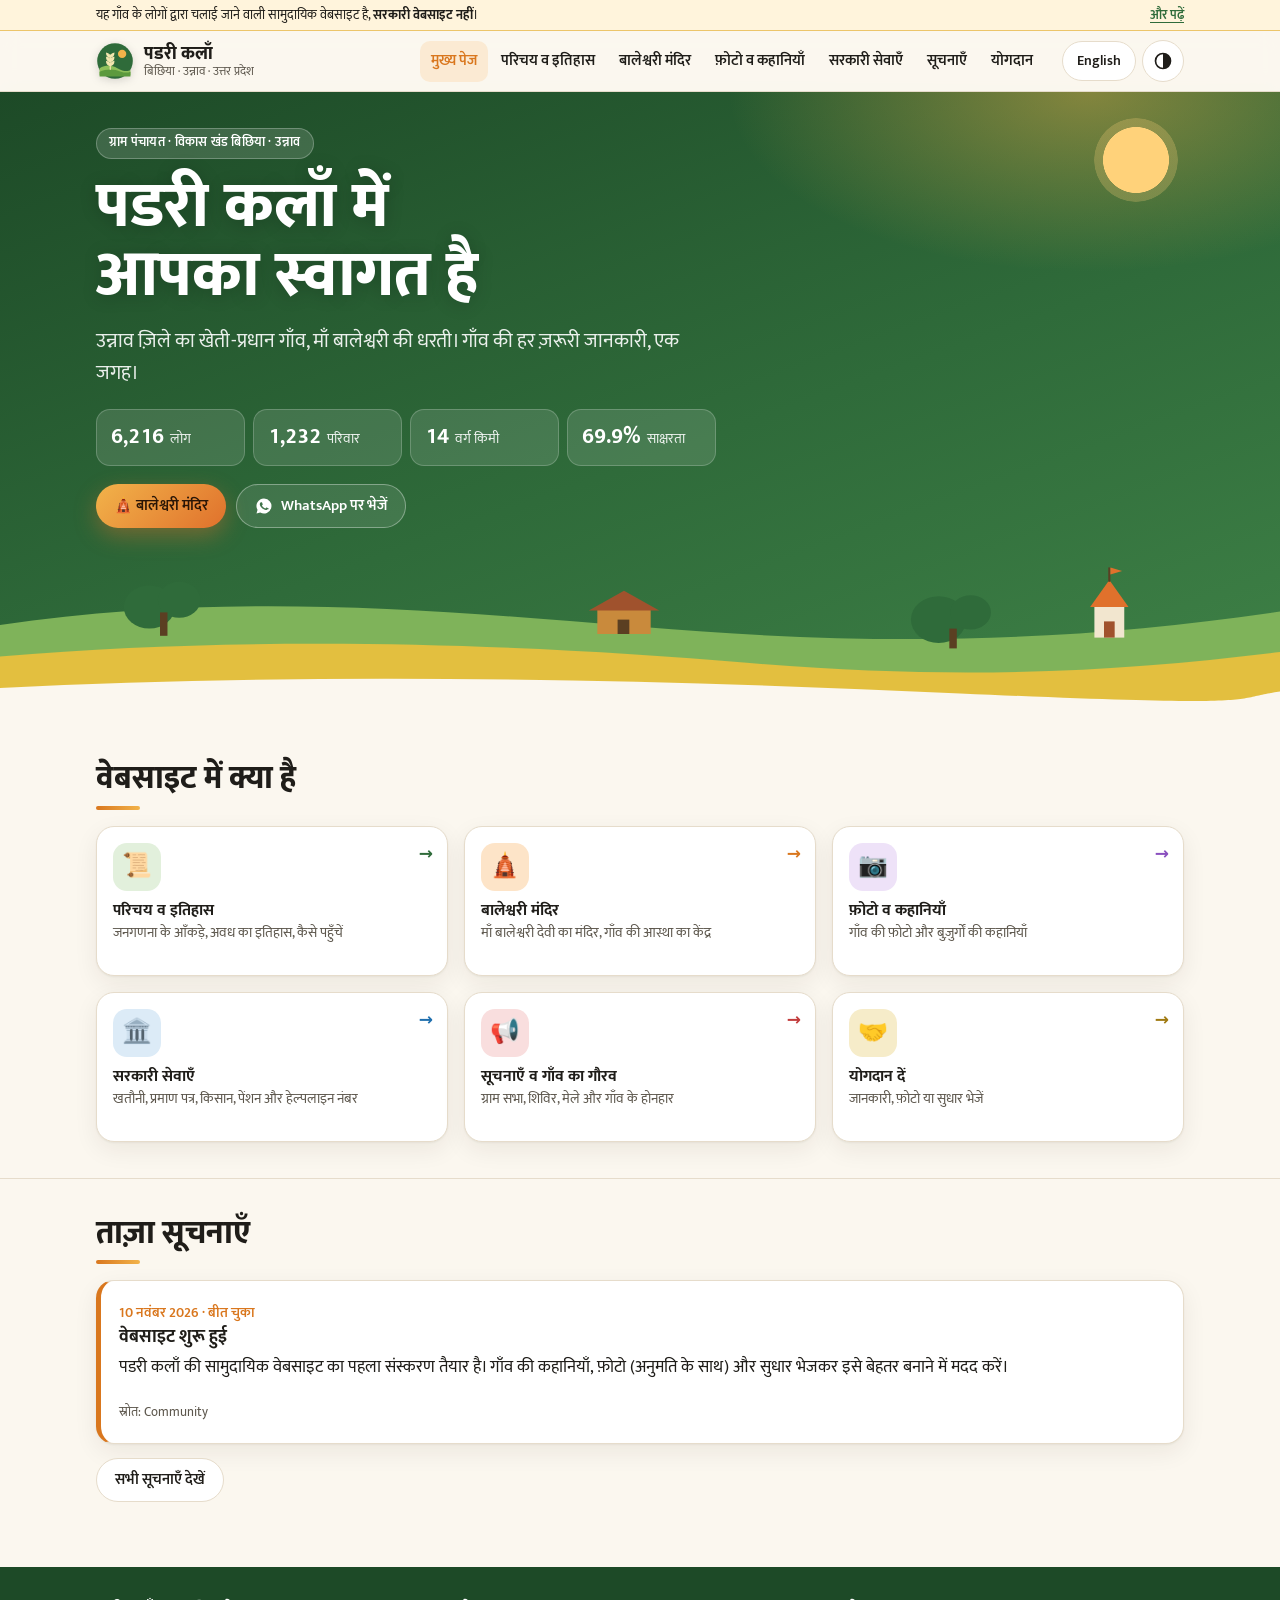
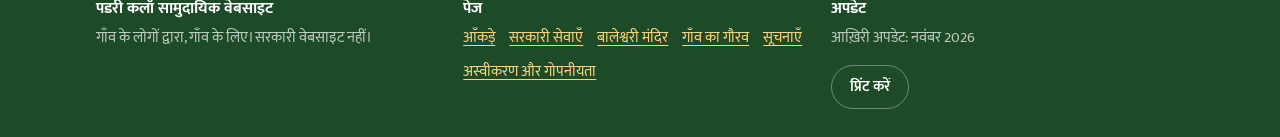
==== commit aff93e4e: "Enhance website accessibility and performance - Updated links in main.js to open in a new tab with a" ====
--- a/index.html
+++ b/index.html
@@ -11,6 +11,9 @@
 <meta property="og:type" content="website">
 <link rel="icon" href="assets/icon.svg" type="image/svg+xml">
 <link rel="manifest" href="manifest.webmanifest">
+<link rel="preconnect" href="https://fonts.googleapis.com">
+<link rel="preconnect" href="https://fonts.gstatic.com" crossorigin>
+<link rel="stylesheet" href="https://fonts.googleapis.com/css2?family=Mukta:wght@400;600;800&display=swap">
 <link rel="stylesheet" href="css/style.css">
 <script>
   // Apply saved language/theme before paint
@@ -25,8 +28,8 @@
 
 <div class="ribbon" role="note">
   <div class="wrap">
-    <span lang="hi">⚠️ यह गाँव के लोगों द्वारा चलाई जाने वाली सामुदायिक वेबसाइट है। यह <strong>सरकारी वेबसाइट नहीं है</strong> और ग्राम पंचायत या किसी सरकारी विभाग से जुड़ी नहीं है। <a href="contribute.html#disclaimer">और पढ़ें</a></span>
-    <span lang="en">⚠️ This is a community-run website made by villagers and well-wishers. It is <strong>not a government website</strong> and is not run by the Gram Panchayat or any government department. <a href="contribute.html#disclaimer">Read more</a></span>
+    <span class="r-long"><span lang="hi">यह गाँव के लोगों द्वारा चलाई जाने वाली सामुदायिक वेबसाइट है, <strong>सरकारी वेबसाइट नहीं</strong>।</span><span lang="en">A community-run website by villagers, <strong>not a government website</strong>.</span></span>
+    <a href="contribute.html#disclaimer"><span lang="hi">और पढ़ें</span><span lang="en">Read more</span></a>
   </div>
 </div>
 
@@ -37,7 +40,7 @@
       <span><span lang="hi">पडरी कलाँ</span><span lang="en">Padri Kalan</span>
         <small><span lang="hi">बिछिया · उन्नाव · उत्तर प्रदेश</span><span lang="en">Bichhiya · Unnao · Uttar Pradesh</span></small></span>
     </a>
-    <button class="btn" id="menuBtn" aria-expanded="false" aria-controls="nav"><span lang="hi">मेनू</span><span lang="en">Menu</span></button>
+    
     <nav class="main" id="nav" aria-label="Main">
       <ul>
         <li><a href="index.html" aria-current="page"><span lang="hi">मुख्य पेज</span><span lang="en">Home</span></a></li>
@@ -50,8 +53,9 @@
       </ul>
     </nav>
     <div class="tools">
-      <button class="btn" id="langBtn" title="Change language / भाषा बदलें"><span lang="hi">English</span><span lang="en">हिन्दी</span></button>
-      <button class="btn" id="themeBtn" aria-label="Toggle dark mode" title="Light / dark"><svg width="18" height="18" viewBox="0 0 24 24" aria-hidden="true"><circle cx="12" cy="12" r="9" fill="none" stroke="currentColor" stroke-width="2"/><path d="M12 3a9 9 0 0 1 0 18z" fill="currentColor"/></svg></button>
+      <button class="btn lang" id="langBtn" title="Change language / भाषा बदलें"><span lang="hi">English</span><span lang="en">हिन्दी</span></button>
+      <button class="iconbtn" id="themeBtn" aria-label="Toggle dark mode" title="Light / dark"><svg viewBox="0 0 24 24" aria-hidden="true"><circle cx="12" cy="12" r="9" fill="none" stroke="currentColor" stroke-width="2"/><path d="M12 3a9 9 0 0 1 0 18z" fill="currentColor"/></svg></button>
+      <button class="iconbtn" id="menuBtn" aria-expanded="false" aria-controls="nav" aria-label="Menu"><svg viewBox="0 0 24 24" aria-hidden="true"><path d="M4 7h16M4 12h16M4 17h16" stroke="currentColor" stroke-width="2" stroke-linecap="round"/></svg></button>
     </div>
   </div>
 </header>
@@ -59,47 +63,45 @@
 <main id="main">
 <div id="top"></div>
 <section class="hero">
-  <div class="wrap">
-    <span class="tag"><span lang="hi">ग्राम पंचायत पडरी कलाँ · विकास खंड बिछिया</span><span lang="en">Padri Kalan Gram Panchayat · Bichhiya block</span></span>
-    <h1><span lang="hi">पडरी कलाँ में आपका स्वागत है</span><span lang="en">Welcome to Padri Kalan</span></h1>
+  <div class="hero-sky" aria-hidden="true"><span class="sun"></span></div>
+  <div class="wrap hero-inner">
+    <span class="eyebrow"><span lang="hi">ग्राम पंचायत · विकास खंड बिछिया · उन्नाव</span><span lang="en">Gram Panchayat · Bichhiya block · Unnao</span></span>
+    <h1><span lang="hi">पडरी कलाँ में<br>आपका स्वागत है</span><span lang="en">Welcome to<br>Padri Kalan</span></h1>
     <p class="lead">
-      <span lang="hi">उन्नाव ज़िले का एक खेती-प्रधान गाँव, जहाँ 2011 की जनगणना में 6,216 लोग और 1,232 परिवार थे। यह वेबसाइट गाँव के बारे में सार्वजनिक, स्रोत-सहित जानकारी एक जगह लाती है, ताकि गाँव के लोग, बाहर रहने वाले परिवार और आने वाले मेहमान सब इसका उपयोग कर सकें।</span>
-      <span lang="en">A farming village in Unnao district, home to 6,216 people in 1,232 households at the 2011 Census. This site brings together public, sourced information about the village in one place, for people who live here, families who moved away, and visitors.</span>
+      <span lang="hi">उन्नाव ज़िले का खेती-प्रधान गाँव, माँ बालेश्वरी की धरती। गाँव की हर ज़रूरी जानकारी, एक जगह।</span>
+      <span lang="en">A farming village in Unnao district, home of Maa Baleshwari. Everything about the village, in one place.</span>
     </p>
+    <div class="chips">
+      <span class="chip"><b>6,216</b><span lang="hi">लोग</span><span lang="en">people</span></span>
+      <span class="chip"><b>1,232</b><span lang="hi">परिवार</span><span lang="en">households</span></span>
+      <span class="chip"><b>14</b><span lang="hi">वर्ग किमी</span><span lang="en">sq km</span></span>
+      <span class="chip"><b>69.9%</b><span lang="hi">साक्षरता</span><span lang="en">literacy</span></span>
+    </div>
     <div class="cta">
-      <a class="btn primary" href="about.html#facts"><span lang="hi">गाँव के आँकड़े देखें</span><span lang="en">See village facts</span></a>
-      <a class="btn" href="temple.html#temple"><span lang="hi">बालेश्वरी मंदिर</span><span lang="en">Baleshwari Mandir</span></a>
-      <a class="btn" href="services.html#services"><span lang="hi">सरकारी सेवाओं के लिंक</span><span lang="en">Government service links</span></a>
-      <button class="btn" id="shareBtn"><span lang="hi">WhatsApp पर साझा करें</span><span lang="en">Share on WhatsApp</span></button>
-    </div>
-    <div class="fields" aria-hidden="true">
-      <!-- Original illustration (no copyrighted photo): fields, mustard, trees -->
-      <svg viewBox="0 0 1200 260" preserveAspectRatio="xMidYMid slice">
-        <defs><linearGradient id="sky" x1="0" y1="0" x2="0" y2="1"><stop offset="0" stop-color="#cfe8f3"/><stop offset="1" stop-color="#fdf3dc"/></linearGradient></defs>
-        <rect width="1200" height="260" fill="url(#sky)"/>
-        <circle cx="980" cy="70" r="38" fill="#f6c25b"/>
-        <path d="M0 150 C200 120 380 130 600 150 S1000 170 1200 140 V260 H0Z" fill="#9cc56b"/>
-        <path d="M0 180 C250 160 500 170 700 190 S1050 200 1200 180 V260 H0Z" fill="#e8c547"/>
-        <path d="M0 215 C300 200 600 205 900 222 S1150 228 1200 220 V260 H0Z" fill="#5e9a43"/>
-        <g fill="#3f7a35"><circle cx="140" cy="128" r="26"/><circle cx="170" cy="120" r="22"/><rect x="150" y="135" width="8" height="28" fill="#6b4b2a"/>
-          <circle cx="820" cy="134" r="30"/><circle cx="852" cy="126" r="22"/><rect x="830" y="145" width="8" height="26" fill="#6b4b2a"/>
-          <circle cx="430" cy="138" r="18"/><rect x="427" y="148" width="6" height="18" fill="#6b4b2a"/></g>
-        <g fill="#c98a3c"><rect x="560" y="128" width="54" height="30"/><path d="M552 130 L587 108 L622 130Z" fill="#a0522d"/><rect x="580" y="140" width="12" height="18" fill="#6b4b2a"/></g>
-        <path d="M0 238 C150 230 260 246 420 240 S700 232 900 242 1100 250 1200 244" stroke="#c9b48a" stroke-width="6" fill="none"/>
-      </svg>
+      <a class="btn sun-btn" href="temple.html"><span lang="hi">🛕 बालेश्वरी मंदिर</span><span lang="en">🛕 Baleshwari Mandir</span></a>
+      <button class="btn ghost" id="shareBtn"><svg viewBox="0 0 24 24" width="18" height="18" aria-hidden="true"><path fill="currentColor" d="M12 2a10 10 0 0 0-8.6 15.1L2 22l5-1.3A10 10 0 1 0 12 2zm5.3 14.1c-.2.6-1.3 1.2-1.8 1.2-.5.1-1 .2-3.3-.7-2.8-1.1-4.5-3.9-4.7-4.1-.1-.2-1.1-1.5-1.1-2.9s.7-2.1 1-2.4c.3-.3.6-.3.8-.3h.6c.2 0 .4 0 .6.5l.9 2.1c.1.2.1.4 0 .5l-.4.6-.4.4c-.1.1-.3.3-.1.6.2.3.8 1.3 1.7 2.1 1.2 1 2.1 1.3 2.4 1.5.3.1.5.1.6-.1l.9-1c.2-.3.4-.2.6-.1l2 1c.3.1.5.2.5.3.1.1.1.6-.1 1.2z"/></svg><span lang="hi">WhatsApp पर भेजें</span><span lang="en">Share on WhatsApp</span></button>
     </div>
   </div>
+  <svg class="hero-land" viewBox="0 0 1200 200" preserveAspectRatio="none" aria-hidden="true">
+    <path d="M0 90 C200 55 380 70 600 92 S1000 110 1200 75 V200 H0Z" fill="#7fb35a"/>
+    <path d="M0 125 C250 100 500 112 700 132 S1050 142 1200 120 V200 H0Z" fill="#e3bf3f"/>
+    <path d="M0 160 C300 142 600 150 900 166 S1150 172 1200 164 V200 H0Z" fill="var(--bg)"/>
+    <g fill="#2f6b3a"><circle cx="140" cy="70" r="24"/><circle cx="168" cy="62" r="20"/><rect x="150" y="76" width="7" height="26" fill="#5b3f22"/>
+    <circle cx="880" cy="84" r="26"/><circle cx="910" cy="76" r="19"/><rect x="890" y="94" width="7" height="22" fill="#5b3f22"/></g>
+    <g><rect x="560" y="72" width="50" height="28" fill="#c98a3c"/><path d="M552 74 L585 52 L618 74Z" fill="#a0522d"/><rect x="579" y="84" width="11" height="16" fill="#5b3f22"/></g>
+    <g transform="translate(1040 40)"><rect x="-14" y="30" width="28" height="34" fill="#f2e6cf"/><path d="M-18 30 L0 0 L18 30Z" fill="#e0712c"/><rect x="-1" y="-14" width="2" height="16" fill="#5b3f22"/><path d="M1 -14 L12 -10 L1 -6Z" fill="#e0712c"/><rect x="-5" y="46" width="10" height="18" fill="#a0522d"/></g>
+  </svg>
 </section>
 <section class="block" id="explore">
   <div class="wrap">
     <h2><span lang="hi">वेबसाइट में क्या है</span><span lang="en">Explore the site</span></h2>
-    <div class="grid g3 explore">
-      <a class="card" href="about.html"><span class="ico">📜</span><h3><span lang="hi">परिचय व इतिहास</span><span lang="en">About &amp; history</span></h3><p class="muted"><span lang="hi">जनगणना के आँकड़े, अवध का इतिहास, कैसे पहुँचें</span><span lang="en">Census figures, Awadh history, how to get here</span></p></a>
-      <a class="card" href="temple.html"><span class="ico">🛕</span><h3><span lang="hi">बालेश्वरी मंदिर</span><span lang="en">Baleshwari Mandir</span></h3><p class="muted"><span lang="hi">माँ बालेश्वरी देवी का मंदिर, गाँव की आस्था का केंद्र</span><span lang="en">The temple of Maa Baleshwari Devi, the heart of village faith</span></p></a>
-      <a class="card" href="gallery.html"><span class="ico">📷</span><h3><span lang="hi">फ़ोटो व कहानियाँ</span><span lang="en">Photos &amp; stories</span></h3><p class="muted"><span lang="hi">गाँव की फ़ोटो और बुज़ुर्गों की कहानियाँ</span><span lang="en">Village photos and elders' stories</span></p></a>
-      <a class="card" href="services.html"><span class="ico">🏛️</span><h3><span lang="hi">सरकारी सेवाएँ</span><span lang="en">Government services</span></h3><p class="muted"><span lang="hi">खतौनी, प्रमाण पत्र, किसान, पेंशन और हेल्पलाइन नंबर</span><span lang="en">Land records, certificates, farmers, pensions and helplines</span></p></a>
-      <a class="card" href="notices.html"><span class="ico">📢</span><h3><span lang="hi">सूचनाएँ व गाँव का गौरव</span><span lang="en">Notices &amp; village pride</span></h3><p class="muted"><span lang="hi">ग्राम सभा, शिविर, मेले और गाँव के होनहार</span><span lang="en">Gram Sabha, camps, fairs and people who made us proud</span></p></a>
-      <a class="card" href="contribute.html"><span class="ico">🤝</span><h3><span lang="hi">योगदान दें</span><span lang="en">Contribute</span></h3><p class="muted"><span lang="hi">जानकारी, फ़ोटो या सुधार भेजें</span><span lang="en">Send information, photos or corrections</span></p></a>
+    <div class="explore">
+      <a class="tile t1" href="about.html"><span class="ico">📜</span><h3><span lang="hi">परिचय व इतिहास</span><span lang="en">About &amp; history</span></h3><p class="muted"><span lang="hi">जनगणना के आँकड़े, अवध का इतिहास, कैसे पहुँचें</span><span lang="en">Census figures, Awadh history, how to get here</span></p></a>
+      <a class="tile t2" href="temple.html"><span class="ico">🛕</span><h3><span lang="hi">बालेश्वरी मंदिर</span><span lang="en">Baleshwari Mandir</span></h3><p class="muted"><span lang="hi">माँ बालेश्वरी देवी का मंदिर, गाँव की आस्था का केंद्र</span><span lang="en">The temple of Maa Baleshwari Devi, the heart of village faith</span></p></a>
+      <a class="tile t3" href="gallery.html"><span class="ico">📷</span><h3><span lang="hi">फ़ोटो व कहानियाँ</span><span lang="en">Photos &amp; stories</span></h3><p class="muted"><span lang="hi">गाँव की फ़ोटो और बुज़ुर्गों की कहानियाँ</span><span lang="en">Village photos and elders' stories</span></p></a>
+      <a class="tile t4" href="services.html"><span class="ico">🏛️</span><h3><span lang="hi">सरकारी सेवाएँ</span><span lang="en">Government services</span></h3><p class="muted"><span lang="hi">खतौनी, प्रमाण पत्र, किसान, पेंशन और हेल्पलाइन नंबर</span><span lang="en">Land records, certificates, farmers, pensions and helplines</span></p></a>
+      <a class="tile t5" href="notices.html"><span class="ico">📢</span><h3><span lang="hi">सूचनाएँ व गाँव का गौरव</span><span lang="en">Notices &amp; village pride</span></h3><p class="muted"><span lang="hi">ग्राम सभा, शिविर, मेले और गाँव के होनहार</span><span lang="en">Gram Sabha, camps, fairs and people who made us proud</span></p></a>
+      <a class="tile t6" href="contribute.html"><span class="ico">🤝</span><h3><span lang="hi">योगदान दें</span><span lang="en">Contribute</span></h3><p class="muted"><span lang="hi">जानकारी, फ़ोटो या सुधार भेजें</span><span lang="en">Send information, photos or corrections</span></p></a>
     </div>
   </div>
 </section>
@@ -141,6 +143,13 @@
   </div>
 </footer>
 
+<nav class="tabbar" aria-label="Quick">
+  <a href="index.html" aria-current="page"><svg viewBox="0 0 24 24" aria-hidden="true"><path d="M3 11l9-7 9 7v9a1 1 0 0 1-1 1h-5v-6H9v6H4a1 1 0 0 1-1-1z"/></svg><span lang="hi">मुख्य</span><span lang="en">Home</span></a>
+  <a href="about.html"><svg viewBox="0 0 24 24" aria-hidden="true"><path d="M5 4h11a3 3 0 0 1 3 3v13H8a3 3 0 0 1-3-3z"/><path d="M5 17a3 3 0 0 1 3-3h11"/></svg><span lang="hi">परिचय</span><span lang="en">About</span></a>
+  <a href="temple.html"><svg viewBox="0 0 24 24" aria-hidden="true"><path d="M12 2v3M8 9l4-4 4 4M6 21V11h12v10M3 21h18M10 21v-5h4v5"/></svg><span lang="hi">मंदिर</span><span lang="en">Temple</span></a>
+  <a href="services.html"><svg viewBox="0 0 24 24" aria-hidden="true"><path d="M3 21h18M4 10h16M12 3l9 5H3zM6 10v8M10 10v8M14 10v8M18 10v8"/></svg><span lang="hi">सेवाएँ</span><span lang="en">Services</span></a>
+  <a href="notices.html"><svg viewBox="0 0 24 24" aria-hidden="true"><path d="M4 10v4h3l6 4V6L7 10zM17 9a4 4 0 0 1 0 6"/></svg><span lang="hi">सूचनाएँ</span><span lang="en">Notices</span></a>
+</nav>
 <a class="btn" id="toTop" href="#top" aria-label="Back to top">↑</a>
 <script src="js/config.js"></script>
 <script src="js/main.js"></script>
--- a/css/style.css
+++ b/css/style.css
@@ -1,139 +1,216 @@
-/* Padri Kalan community website — plain CSS, no external dependencies */
+/* Padri Kalan community website — mobile-first CSS, no frameworks */
 :root {
-  --bg: #fbf8f2;
+  --bg: #fbf7ef;
   --surface: #ffffff;
-  --surface-2: #f3eee4;
-  --text: #22201c;
-  --muted: #5f5a52;
-  --line: #e2dbcd;
-  --brand: #2f6b3a;        /* field green */
+  --surface-2: #f3ecdf;
+  --text: #1f1d19;
+  --muted: #5d574d;
+  --line: #e6dccb;
+  --brand: #2f6b3a;
+  --brand-2: #1d4a27;
   --brand-ink: #ffffff;
-  --accent: #c2741f;       /* mustard / harvest */
-  --accent-soft: #fbecd9;
-  --warn-bg: #fff6e0;
-  --warn-line: #e8c46a;
-  --radius: 14px;
-  --shadow: 0 1px 2px rgba(0,0,0,.05), 0 4px 16px rgba(0,0,0,.05);
-  --max: 1100px;
-  --font: system-ui, -apple-system, "Segoe UI", Roboto, "Noto Sans", "Noto Sans Devanagari", "Mangal", sans-serif;
+  --accent: #d9771e;
+  --accent-2: #f2b34a;
+  --accent-soft: #fbead3;
+  --warn-bg: #fff4dc;
+  --warn-line: #ecc56a;
+  --radius: 18px;
+  --radius-sm: 12px;
+  --shadow: 0 1px 2px rgba(40,30,10,.05), 0 8px 24px rgba(40,30,10,.07);
+  --shadow-lg: 0 2px 4px rgba(40,30,10,.06), 0 18px 40px rgba(40,30,10,.12);
+  --max: 1120px;
+  --font: "Mukta", system-ui, -apple-system, "Segoe UI", Roboto, "Noto Sans Devanagari", "Mangal", sans-serif;
+  --tabbar-h: 64px;
   color-scheme: light;
 }
 @media (prefers-color-scheme: dark) {
   :root:not([data-theme="light"]) {
-    --bg: #161714; --surface: #1f201c; --surface-2: #272822; --text: #ece8df; --muted: #b0aa9e;
-    --line: #36372f; --brand: #6fbf7c; --brand-ink: #10210f; --accent: #e7a259; --accent-soft: #3a2c1c;
-    --warn-bg: #2f2816; --warn-line: #7a6326; color-scheme: dark;
+    --bg: #141612; --surface: #1d201b; --surface-2: #262a23; --text: #eeeae1; --muted: #b3ad9f;
+    --line: #343a30; --brand: #74c483; --brand-2: #12301a; --brand-ink: #0f2112; --accent: #f0a456; --accent-2: #f2b34a; --accent-soft: #3a2b1a;
+    --warn-bg: #2d2615; --warn-line: #77612a; --shadow: 0 1px 2px rgba(0,0,0,.3), 0 8px 24px rgba(0,0,0,.25); --shadow-lg: 0 18px 40px rgba(0,0,0,.4); color-scheme: dark;
   }
 }
 :root[data-theme="dark"] {
-  --bg: #161714; --surface: #1f201c; --surface-2: #272822; --text: #ece8df; --muted: #b0aa9e;
-  --line: #36372f; --brand: #6fbf7c; --brand-ink: #10210f; --accent: #e7a259; --accent-soft: #3a2c1c;
-  --warn-bg: #2f2816; --warn-line: #7a6326; color-scheme: dark;
+  --bg: #141612; --surface: #1d201b; --surface-2: #262a23; --text: #eeeae1; --muted: #b3ad9f;
+  --line: #343a30; --brand: #74c483; --brand-2: #12301a; --brand-ink: #0f2112; --accent: #f0a456; --accent-2: #f2b34a; --accent-soft: #3a2b1a;
+  --warn-bg: #2d2615; --warn-line: #77612a; --shadow: 0 1px 2px rgba(0,0,0,.3), 0 8px 24px rgba(0,0,0,.25); --shadow-lg: 0 18px 40px rgba(0,0,0,.4); color-scheme: dark;
 }
 
 * { box-sizing: border-box; }
-html { scroll-behavior: smooth; scroll-padding-top: 72px; }
-body { margin: 0; background: var(--bg); color: var(--text); font-family: var(--font); font-size: 17px; line-height: 1.6; }
+html { scroll-behavior: smooth; scroll-padding-top: 76px; -webkit-text-size-adjust: 100%; }
+body { margin: 0; background: var(--bg); color: var(--text); font-family: var(--font); font-size: 17px; line-height: 1.6; padding-bottom: calc(var(--tabbar-h) + env(safe-area-inset-bottom)); overflow-x: hidden; }
 img { max-width: 100%; height: auto; }
 a { color: var(--brand); text-underline-offset: 3px; }
 a:hover { color: var(--accent); }
-h1, h2, h3 { line-height: 1.25; margin: 0 0 .5em; }
-h2 { font-size: clamp(1.4rem, 3.5vw, 1.9rem); }
-h3 { font-size: 1.1rem; }
+h1, h2, h3 { line-height: 1.2; margin: 0 0 .5em; font-weight: 800; }
+h2 { font-size: clamp(1.45rem, 5vw, 2rem); position: relative; padding-bottom: .35em; }
+h2::after { content: ""; position: absolute; left: 0; bottom: 0; width: 44px; height: 4px; border-radius: 4px; background: linear-gradient(90deg, var(--accent), var(--accent-2)); }
+h3 { font-size: 1.1rem; font-weight: 700; }
 p { margin: 0 0 1em; }
+ul, ol { padding-left: 1.2em; }
+li { margin-bottom: .25em; }
 .wrap { max-width: var(--max); margin: 0 auto; padding: 0 16px; }
 .muted { color: var(--muted); }
-.small { font-size: .88rem; }
-.skip { position: absolute; left: -999px; top: 0; background: var(--brand); color: var(--brand-ink); padding: 8px 12px; z-index: 100; }
+.small { font-size: .9rem; }
+code { font-size: .85em; background: var(--surface-2); padding: 1px 5px; border-radius: 6px; word-break: break-word; }
+.skip { position: absolute; left: -999px; top: 0; background: var(--brand); color: #fff; padding: 8px 12px; z-index: 100; }
 .skip:focus { left: 8px; }
+:focus-visible { outline: 3px solid var(--accent); outline-offset: 2px; border-radius: 6px; }
 
 /* Language switching: both languages live in the HTML, CSS shows one */
 html[data-lang="hi"] [lang="en"]:not(html) { display: none !important; }
 html[data-lang="en"] [lang="hi"]:not(html) { display: none !important; }
 
-/* Community notice ribbon */
-.ribbon { background: var(--warn-bg); border-bottom: 1px solid var(--warn-line); font-size: .9rem; }
-.ribbon .wrap { padding-top: 6px; padding-bottom: 6px; }
+/* Notice ribbon */
+.ribbon { background: var(--warn-bg); border-bottom: 1px solid var(--warn-line); font-size: .82rem; line-height: 1.4; }
+.ribbon .wrap { display: flex; gap: 8px; align-items: center; justify-content: space-between; padding-top: 6px; padding-bottom: 6px; }
+.ribbon a { white-space: nowrap; font-weight: 600; }
 
 /* Header */
-header.site { position: sticky; top: 0; z-index: 50; background: color-mix(in srgb, var(--bg) 92%, transparent); backdrop-filter: blur(8px); border-bottom: 1px solid var(--line); }
-header.site .wrap { display: flex; align-items: center; gap: 12px; min-height: 60px; }
-.logo { display: flex; align-items: center; gap: 10px; text-decoration: none; color: var(--text); font-weight: 700; }
-.logo svg { width: 34px; height: 34px; flex: none; }
-.logo small { display: block; font-weight: 400; color: var(--muted); font-size: .75rem; }
-nav.main { margin-left: auto; }
-nav.main ul { list-style: none; display: flex; gap: 4px; margin: 0; padding: 0; flex-wrap: wrap; }
-nav.main a { display: block; padding: 8px 10px; border-radius: 8px; text-decoration: none; color: var(--text); font-size: .95rem; }
+header.site { position: sticky; top: 0; z-index: 50; background: color-mix(in srgb, var(--bg) 88%, transparent); -webkit-backdrop-filter: saturate(1.4) blur(10px); backdrop-filter: saturate(1.4) blur(10px); border-bottom: 1px solid var(--line); }
+header.site .wrap { display: flex; align-items: center; gap: 10px; min-height: 60px; }
+.logo { display: flex; align-items: center; gap: 10px; text-decoration: none; color: var(--text); font-weight: 800; font-size: 1.12rem; line-height: 1.15; min-width: 0; }
+.logo svg { width: 38px; height: 38px; flex: none; filter: drop-shadow(0 2px 4px rgba(0,0,0,.15)); }
+.logo small { display: block; font-weight: 400; color: var(--muted); font-size: .72rem; }
+.tools { display: flex; gap: 6px; margin-left: auto; align-items: center; }
+.btn { display: inline-flex; align-items: center; justify-content: center; gap: 8px; border: 1px solid var(--line); background: var(--surface); color: var(--text); border-radius: 999px; padding: 9px 18px; font: inherit; font-size: .95rem; font-weight: 600; cursor: pointer; text-decoration: none; min-height: 44px; transition: transform .12s, box-shadow .12s, border-color .12s; }
+.btn:hover { border-color: var(--brand); color: var(--text); }
+.btn:active { transform: scale(.97); }
+.btn.primary { background: var(--brand); color: #fff; border-color: var(--brand); box-shadow: 0 6px 16px color-mix(in srgb, var(--brand) 35%, transparent); }
+.btn.primary:hover { color: #fff; filter: brightness(1.07); }
+:root[data-theme="dark"] .btn.primary { color: var(--brand-ink); }
+.btn.lang { min-height: 40px; padding: 6px 14px; font-size: .88rem; }
+.iconbtn { display: inline-flex; align-items: center; justify-content: center; width: 42px; height: 42px; border-radius: 50%; border: 1px solid var(--line); background: var(--surface); color: var(--text); cursor: pointer; padding: 0; }
+.iconbtn svg { width: 20px; height: 20px; fill: none; }
+#themeBtn svg path, #themeBtn svg { fill: currentColor; }
+#themeBtn svg circle { fill: none; }
+.iconbtn:hover { border-color: var(--brand); }
+
+nav.main { display: none; position: absolute; top: 100%; left: 0; right: 0; background: var(--surface); border-bottom: 1px solid var(--line); box-shadow: var(--shadow-lg); }
+nav.main.open { display: block; animation: drop .18s ease-out; }
+@keyframes drop { from { opacity: 0; transform: translateY(-6px); } }
+nav.main ul { list-style: none; margin: 0; padding: 8px 12px 14px; display: grid; gap: 2px; }
+nav.main li { margin: 0; }
+nav.main a { display: block; padding: 12px 14px; border-radius: 12px; text-decoration: none; color: var(--text); font-weight: 600; }
 nav.main a:hover { background: var(--surface-2); color: var(--text); }
-nav.main a[aria-current="page"] { background: var(--surface-2); color: var(--brand); font-weight: 700; }
-.tools { display: flex; gap: 6px; }
-.btn { display: inline-flex; align-items: center; justify-content: center; gap: 6px; border: 1px solid var(--line); background: var(--surface); color: var(--text); border-radius: 999px; padding: 7px 14px; font: inherit; font-size: .9rem; cursor: pointer; text-decoration: none; min-height: 40px; }
-.btn:hover { border-color: var(--brand); color: var(--text); }
-.btn.primary { background: var(--brand); color: var(--brand-ink); border-color: var(--brand); }
-.btn.primary:hover { filter: brightness(1.08); color: var(--brand-ink); }
-#menuBtn { display: none; }
-@media (max-width: 1100px) {
-  #menuBtn { display: inline-flex; margin-left: auto; }
-  nav.main { display: none; position: absolute; top: 100%; left: 0; right: 0; background: var(--bg); border-bottom: 1px solid var(--line); }
-  nav.main.open { display: block; }
-  nav.main ul { flex-direction: column; padding: 8px 16px 16px; }
-  nav.main a { padding: 12px; }
-  .logo small { display: none; }
-}
-
-/* Hero */
-.hero { padding: 48px 0 32px; background:
-  radial-gradient(1200px 300px at 80% -10%, var(--accent-soft), transparent 70%),
-  linear-gradient(180deg, transparent, var(--bg)); }
-.hero h1 { font-size: clamp(2rem, 6vw, 3.3rem); letter-spacing: -.01em; }
-.hero .lead { font-size: 1.15rem; color: var(--muted); max-width: 720px; }
-.hero .cta { display: flex; gap: 10px; flex-wrap: wrap; margin-top: 16px; }
-.fields { margin-top: 28px; border-radius: var(--radius); overflow: hidden; border: 1px solid var(--line); }
-.fields svg { display: block; width: 100%; height: auto; }
+nav.main a[aria-current="page"] { background: var(--accent-soft); color: var(--accent); }
+
+@media (min-width: 1100px) {
+  #menuBtn { display: none; }
+  nav.main { display: block; position: static; background: none; border: 0; box-shadow: none; margin-left: auto; }
+  nav.main ul { display: flex; padding: 0; gap: 2px; }
+  nav.main a { padding: 8px 11px; font-size: .95rem; border-radius: 10px; }
+  .tools { margin-left: 8px; }
+}
+@media (max-width: 420px) { .logo small { display: none; } }
+
+/* Bottom tab bar (phones and tablets) */
+.tabbar { position: fixed; left: 0; right: 0; bottom: 0; z-index: 60; display: grid; grid-template-columns: repeat(5, 1fr); background: color-mix(in srgb, var(--surface) 94%, transparent); -webkit-backdrop-filter: blur(12px); backdrop-filter: blur(12px); border-top: 1px solid var(--line); padding-bottom: env(safe-area-inset-bottom); box-shadow: 0 -6px 20px rgba(0,0,0,.06); }
+.tabbar a { display: flex; flex-direction: column; align-items: center; justify-content: center; gap: 2px; height: var(--tabbar-h); text-decoration: none; color: var(--muted); font-size: .74rem; font-weight: 600; }
+.tabbar svg { width: 24px; height: 24px; fill: none; stroke: currentColor; stroke-width: 1.8; stroke-linecap: round; stroke-linejoin: round; }
+.tabbar a[aria-current="page"] { color: var(--brand); }
+.tabbar a[aria-current="page"] svg { background: var(--accent-soft); border-radius: 999px; padding: 2px 14px; width: 52px; color: var(--accent); }
+@media (min-width: 1100px) { .tabbar { display: none; } body { padding-bottom: 0; } }
+
+/* HERO (home) */
+.hero { position: relative; overflow: hidden; color: #fff; background:
+  radial-gradient(600px 300px at 85% 0%, rgba(242,179,74,.45), transparent 60%),
+  linear-gradient(160deg, #1d4a27 0%, #2f6b3a 55%, #3f8247 100%); padding: 36px 0 0; }
+.hero-sky .sun { position: absolute; right: 8%; top: 26px; width: 84px; height: 84px; border-radius: 50%; background: radial-gradient(circle, #ffd27a 0 55%, rgba(255,210,122,.25) 56% 70%, transparent 71%); }
+.hero-inner { position: relative; z-index: 1; padding-bottom: 8px; }
+.eyebrow { display: inline-block; font-size: .8rem; font-weight: 600; letter-spacing: .02em; padding: 4px 12px; border-radius: 999px; background: rgba(255,255,255,.14); border: 1px solid rgba(255,255,255,.25); margin-bottom: 14px; }
+.hero h1 { font-size: clamp(2.2rem, 9vw, 4rem); line-height: 1.08; margin-bottom: 14px; text-shadow: 0 2px 18px rgba(0,0,0,.2); }
+.hero .lead { font-size: clamp(1.05rem, 3.6vw, 1.25rem); color: rgba(255,255,255,.9); max-width: 620px; }
+.chips { display: grid; grid-template-columns: repeat(2, 1fr); gap: 8px; margin: 18px 0; max-width: 620px; }
+.chip { display: flex; align-items: baseline; gap: 6px; padding: 10px 14px; border-radius: 14px; background: rgba(255,255,255,.12); border: 1px solid rgba(255,255,255,.2); font-size: .9rem; color: rgba(255,255,255,.9); }
+.chip b { font-size: 1.35rem; color: #fff; font-variant-numeric: tabular-nums; }
+@media (min-width: 640px) { .chips { grid-template-columns: repeat(4, 1fr); } }
+.hero .cta { display: flex; flex-wrap: wrap; gap: 10px; margin-top: 6px; }
+.btn.sun-btn { background: linear-gradient(135deg, #f2b34a, #e0712c); color: #2a1606; border: 0; box-shadow: 0 8px 22px rgba(224,113,44,.4); }
+.btn.sun-btn:hover { color: #2a1606; filter: brightness(1.05); }
+.btn.ghost { background: rgba(255,255,255,.1); color: #fff; border-color: rgba(255,255,255,.35); }
+.btn.ghost:hover { background: rgba(255,255,255,.2); color: #fff; border-color: #fff; }
+.hero-land { display: block; width: 100%; height: clamp(90px, 18vw, 180px); margin-top: 8px; }
+@media (max-width: 520px) { .hero .cta .btn { flex: 1 1 100%; } .hero-sky .sun { width: 60px; height: 60px; right: 5%; top: 18px; } }
+
+/* Sub-page header */
+.pagehead { color: #fff; padding: 26px 0 30px; background:
+  radial-gradient(500px 220px at 95% -20%, rgba(242,179,74,.45), transparent 60%),
+  linear-gradient(150deg, #1d4a27, #2f6b3a); border-radius: 0 0 28px 28px; }
+.pagehead h1 { font-size: clamp(1.8rem, 7vw, 2.8rem); margin-bottom: 6px; }
+.pagehead .lead { color: rgba(255,255,255,.88); font-size: 1.05rem; max-width: 720px; margin: 0; }
+.crumb { margin: 0 0 6px; font-size: .88rem; }
+.crumb a { color: rgba(255,255,255,.85); }
+.pagehead + section.block { border-top: 0; }
 
 /* Sections */
-section.block { padding: 40px 0; border-top: 1px solid var(--line); }
+section.block { padding: 36px 0; }
+section.block + section.block { border-top: 1px solid var(--line); }
 section.block > .wrap > .intro { max-width: 760px; color: var(--muted); }
-.grid { display: grid; gap: 16px; }
-.g2 { grid-template-columns: repeat(auto-fit, minmax(280px, 1fr)); }
-.g3 { grid-template-columns: repeat(auto-fit, minmax(240px, 1fr)); }
-.g4 { grid-template-columns: repeat(auto-fit, minmax(180px, 1fr)); }
-.card { background: var(--surface); border: 1px solid var(--line); border-radius: var(--radius); padding: 18px; box-shadow: var(--shadow); }
+.grid { display: grid; gap: 14px; }
+.g2, .g3, .g4 { grid-template-columns: 1fr; }
+@media (min-width: 640px) { .g3, .g4 { grid-template-columns: repeat(2, 1fr); } .g2 { grid-template-columns: repeat(auto-fit, minmax(300px, 1fr)); } }
+@media (min-width: 960px) { .g3 { grid-template-columns: repeat(3, 1fr); } .g4 { grid-template-columns: repeat(4, 1fr); } }
+.card { background: var(--surface); border: 1px solid var(--line); border-radius: var(--radius); padding: 18px; box-shadow: var(--shadow); min-width: 0; }
 .card h3 { margin-bottom: .35em; }
 .card p:last-child, .card ul:last-child { margin-bottom: 0; }
-.stat { text-align: left; }
+.stat { position: relative; overflow: hidden; }
+.stat::before { content: ""; position: absolute; inset: 0 auto 0 0; width: 5px; background: linear-gradient(var(--accent), var(--accent-2)); }
 .stat .num { font-size: 2rem; font-weight: 800; color: var(--brand); line-height: 1.1; font-variant-numeric: tabular-nums; }
 .stat .lbl { color: var(--muted); font-size: .95rem; }
-.tag { display: inline-block; font-size: .75rem; padding: 2px 8px; border-radius: 999px; background: var(--accent-soft); color: var(--text); border: 1px solid var(--line); margin-bottom: 6px; }
+@media (max-width: 639px) { .g4:has(.stat) { grid-template-columns: repeat(2, 1fr); } .stat .num { font-size: 1.6rem; } .stat { padding: 14px; } }
+.tag { display: inline-block; font-size: .75rem; font-weight: 600; padding: 2px 10px; border-radius: 999px; background: var(--accent-soft); color: var(--accent); margin-bottom: 8px; }
 cite.src { font-style: normal; font-size: .8rem; color: var(--muted); }
 cite.src a { color: var(--muted); }
+
+/* Home tiles */
+.explore { display: grid; grid-template-columns: repeat(2, 1fr); gap: 12px; }
+@media (min-width: 900px) { .explore { grid-template-columns: repeat(3, 1fr); gap: 16px; } }
+.tile { position: relative; display: flex; flex-direction: column; gap: 4px; padding: 16px; border-radius: var(--radius); text-decoration: none; color: var(--text); background: var(--surface); border: 1px solid var(--line); box-shadow: var(--shadow); transition: transform .15s, box-shadow .15s; overflow: hidden; min-height: 150px; }
+.tile:hover { transform: translateY(-3px); box-shadow: var(--shadow-lg); color: var(--text); }
+.tile .ico { width: 48px; height: 48px; display: grid; place-items: center; border-radius: 14px; font-size: 1.5rem; margin-bottom: 6px; background: var(--c-soft); }
+.tile h3 { font-size: 1.02rem; margin: 0; }
+.tile p { font-size: .85rem; margin: 0; line-height: 1.4; }
+.tile::after { content: "→"; position: absolute; right: 14px; top: 14px; color: var(--c); font-weight: 800; }
+.t1 { --c: #2f6b3a; --c-soft: #e2f0dc; } .t2 { --c: #d9771e; --c-soft: #fde4c8; } .t3 { --c: #8a4fbf; --c-soft: #eee2f8; }
+.t4 { --c: #1f6fae; --c-soft: #dcebf7; } .t5 { --c: #c23b3b; --c-soft: #f9dede; } .t6 { --c: #a07a12; --c-soft: #f6ecc9; }
+:root[data-theme="dark"] .tile .ico { background: var(--surface-2); }
+@media (prefers-color-scheme: dark) { :root:not([data-theme="light"]) .tile .ico { background: var(--surface-2); } }
+@media (max-width: 380px) { .tile p { display: none; } .tile { min-height: 120px; } }
 
 /* Bars */
 .bars { display: grid; gap: 12px; }
 .bar .row { display: flex; justify-content: space-between; gap: 8px; font-size: .95rem; }
-.bar .track { height: 12px; background: var(--surface-2); border-radius: 999px; overflow: hidden; border: 1px solid var(--line); }
-.bar .fill { height: 100%; background: var(--brand); border-radius: 999px; width: 0; transition: width .8s ease; }
-.bar .fill.alt { background: var(--accent); }
+.bar .track { height: 12px; background: var(--surface-2); border-radius: 999px; overflow: hidden; }
+.bar .fill { height: 100%; background: linear-gradient(90deg, var(--brand), #5aa166); border-radius: 999px; width: 0; transition: width .9s ease; }
+.bar .fill.alt { background: linear-gradient(90deg, var(--accent), var(--accent-2)); }
 .bar .ref { font-size: .8rem; color: var(--muted); }
 
 /* Tables */
-.table-wrap { overflow-x: auto; }
+.table-wrap { overflow-x: auto; -webkit-overflow-scrolling: touch; margin: 0 -4px; padding: 0 4px; }
 table { width: 100%; border-collapse: collapse; font-size: .95rem; }
 th, td { text-align: left; padding: 10px 8px; border-bottom: 1px solid var(--line); vertical-align: top; }
 th { color: var(--muted); font-weight: 600; }
+tbody tr:last-child th, tbody tr:last-child td { border-bottom: 0; }
 td.n { font-variant-numeric: tabular-nums; white-space: nowrap; }
+@media (max-width: 480px) { th, td { padding: 9px 6px; font-size: .9rem; } }
 
 /* Lists of links */
-.links { list-style: none; padding: 0; margin: 0; display: grid; gap: 8px; }
-.links li a { display: flex; justify-content: space-between; gap: 8px; padding: 10px 12px; border: 1px solid var(--line); border-radius: 10px; text-decoration: none; color: var(--text); background: var(--surface); }
+.links { list-style: none; padding: 0; margin: 0 0 8px; display: grid; gap: 8px; }
+.links li { margin: 0; }
+.links li a { display: flex; flex-direction: column; gap: 0; padding: 12px 14px; border: 1px solid var(--line); border-radius: var(--radius-sm); text-decoration: none; color: var(--text); background: var(--surface); font-weight: 600; position: relative; padding-right: 36px; }
+.links li a::after { content: "↗"; position: absolute; right: 14px; top: 50%; transform: translateY(-50%); color: var(--muted); }
 .links li a:hover { border-color: var(--brand); }
-.links .dom { color: var(--muted); font-size: .8rem; white-space: nowrap; }
+.links .dom { color: var(--muted); font-size: .78rem; font-weight: 400; }
 
 /* Emergency */
-.sos { display: grid; grid-template-columns: repeat(auto-fit, minmax(150px, 1fr)); gap: 10px; }
-.sos a { display: block; text-decoration: none; color: var(--text); background: var(--surface); border: 1px solid var(--line); border-radius: 12px; padding: 12px; }
+.sos { display: grid; grid-template-columns: repeat(2, 1fr); gap: 10px; }
+@media (min-width: 640px) { .sos { grid-template-columns: repeat(auto-fill, minmax(170px, 1fr)); } }
+.sos a { display: block; text-decoration: none; color: var(--text); background: var(--surface); border: 1px solid var(--line); border-radius: 14px; padding: 12px 14px; font-size: .9rem; line-height: 1.3; box-shadow: var(--shadow); }
 .sos a:hover { border-color: var(--accent); }
-.sos .no { font-size: 1.6rem; font-weight: 800; color: var(--accent); display: block; font-variant-numeric: tabular-nums; }
+.sos .no { font-size: 1.55rem; font-weight: 800; color: #c23b3b; display: block; font-variant-numeric: tabular-nums; line-height: 1.2; }
+@media (prefers-color-scheme: dark) { :root:not([data-theme="light"]) .sos .no { color: #ff8a80; } }
+:root[data-theme="dark"] .sos .no { color: #ff8a80; }
 
 /* Gallery */
 .gallery { display: grid; gap: 14px; grid-template-columns: repeat(auto-fill, minmax(240px, 1fr)); }
@@ -141,47 +218,42 @@
 .gallery img { display: block; width: 100%; aspect-ratio: 4 / 3; object-fit: cover; background: var(--surface-2); }
 .gallery figcaption { padding: 10px 12px; font-size: .92rem; }
 .gallery .credit { display: block; color: var(--muted); font-size: .78rem; margin-top: 4px; }
+.gallery .empty { grid-column: 1 / -1; }
 details summary { cursor: pointer; }
 .facts-list { margin: 12px 0 0; padding: 0; list-style: none; border-top: 1px solid var(--line); }
 .facts-list li { padding: 8px 0; border-bottom: 1px solid var(--line); }
 
 /* Notices */
-.notice { border-left: 4px solid var(--accent); }
-.notice time { color: var(--muted); font-size: .85rem; }
-.empty { border: 1px dashed var(--line); border-radius: var(--radius); padding: 18px; color: var(--muted); background: var(--surface); }
-
-/* Callouts */
+.notice { border-left: 5px solid var(--accent); }
+.notice time { color: var(--accent); font-size: .85rem; font-weight: 600; }
+.empty { border: 2px dashed var(--line); border-radius: var(--radius); padding: 18px; color: var(--muted); background: var(--surface); }
+
+/* Callouts and CTAs */
 .callout { background: var(--warn-bg); border: 1px solid var(--warn-line); border-radius: var(--radius); padding: 14px 16px; }
+.cta { display: flex; gap: 10px; flex-wrap: wrap; }
+@media (max-width: 520px) { section.block .cta .btn { flex: 1 1 100%; } }
 
 /* Footer */
-footer.site { padding: 32px 0 48px; border-top: 1px solid var(--line); background: var(--surface-2); font-size: .92rem; }
-footer.site .grid { margin-bottom: 18px; }
-footer.site h3 { font-size: 1rem; }
-footer.site ul { list-style: none; padding: 0; margin: 0; }
-footer.site li { margin-bottom: 4px; }
-
-#toTop { position: fixed; right: 16px; bottom: 16px; z-index: 40; display: none; }
+footer.site { padding: 32px 0 28px; margin-top: 12px; background: #1d4a27; color: rgba(255,255,255,.85); font-size: .92rem; }
+footer.site a { color: #ffd27a; }
+footer.site h3 { font-size: 1rem; color: #fff; }
+footer.site .muted { color: rgba(255,255,255,.7); }
+footer.site .grid { margin-bottom: 0; }
+footer.site ul { list-style: none; padding: 0; margin: 0; display: flex; flex-wrap: wrap; gap: 6px 14px; }
+footer.site .btn { background: transparent; color: #fff; border-color: rgba(255,255,255,.35); }
+@media (prefers-color-scheme: dark) { :root:not([data-theme="light"]) footer.site { background: #0f2414; } }
+:root[data-theme="dark"] footer.site { background: #0f2414; }
+
+#toTop { position: fixed; right: 14px; bottom: calc(var(--tabbar-h) + 14px + env(safe-area-inset-bottom)); z-index: 40; display: none; width: 46px; height: 46px; padding: 0; box-shadow: var(--shadow-lg); }
 #toTop.show { display: inline-flex; }
+@media (min-width: 1100px) { #toTop { bottom: 18px; } }
 
 @media print {
-  header.site, .ribbon, #toTop, .cta, .tools, .fields { display: none !important; }
-  body { background: #fff; color: #000; }
-  section.block { break-inside: avoid; }
+  header.site, .ribbon, #toTop, .cta, .tools, .tabbar, .hero-land { display: none !important; }
+  body { background: #fff; color: #000; padding: 0; }
+  .hero, .pagehead { background: none; color: #000; }
 }
 @media (prefers-reduced-motion: reduce) {
   html { scroll-behavior: auto; }
-  .bar .fill { transition: none; }
-}
-.gallery .empty { grid-column: 1 / -1; }
-
-/* Sub-page header */
-.pagehead { padding: 32px 0 8px; background: radial-gradient(900px 220px at 85% -20%, var(--accent-soft), transparent 70%); }
-.pagehead h1 { font-size: clamp(1.8rem, 5vw, 2.6rem); }
-.pagehead .lead { color: var(--muted); font-size: 1.08rem; max-width: 720px; }
-.crumb { margin: 0 0 6px; font-size: .9rem; }
-.pagehead + section.block { border-top: 0; }
-
-/* Home explore cards */
-.explore a.card { text-decoration: none; color: var(--text); transition: border-color .15s, transform .15s; }
-.explore a.card:hover { border-color: var(--brand); transform: translateY(-2px); }
-.explore .ico { font-size: 1.8rem; display: block; margin-bottom: 6px; }
+  .bar .fill, .tile, .btn { transition: none; }
+}
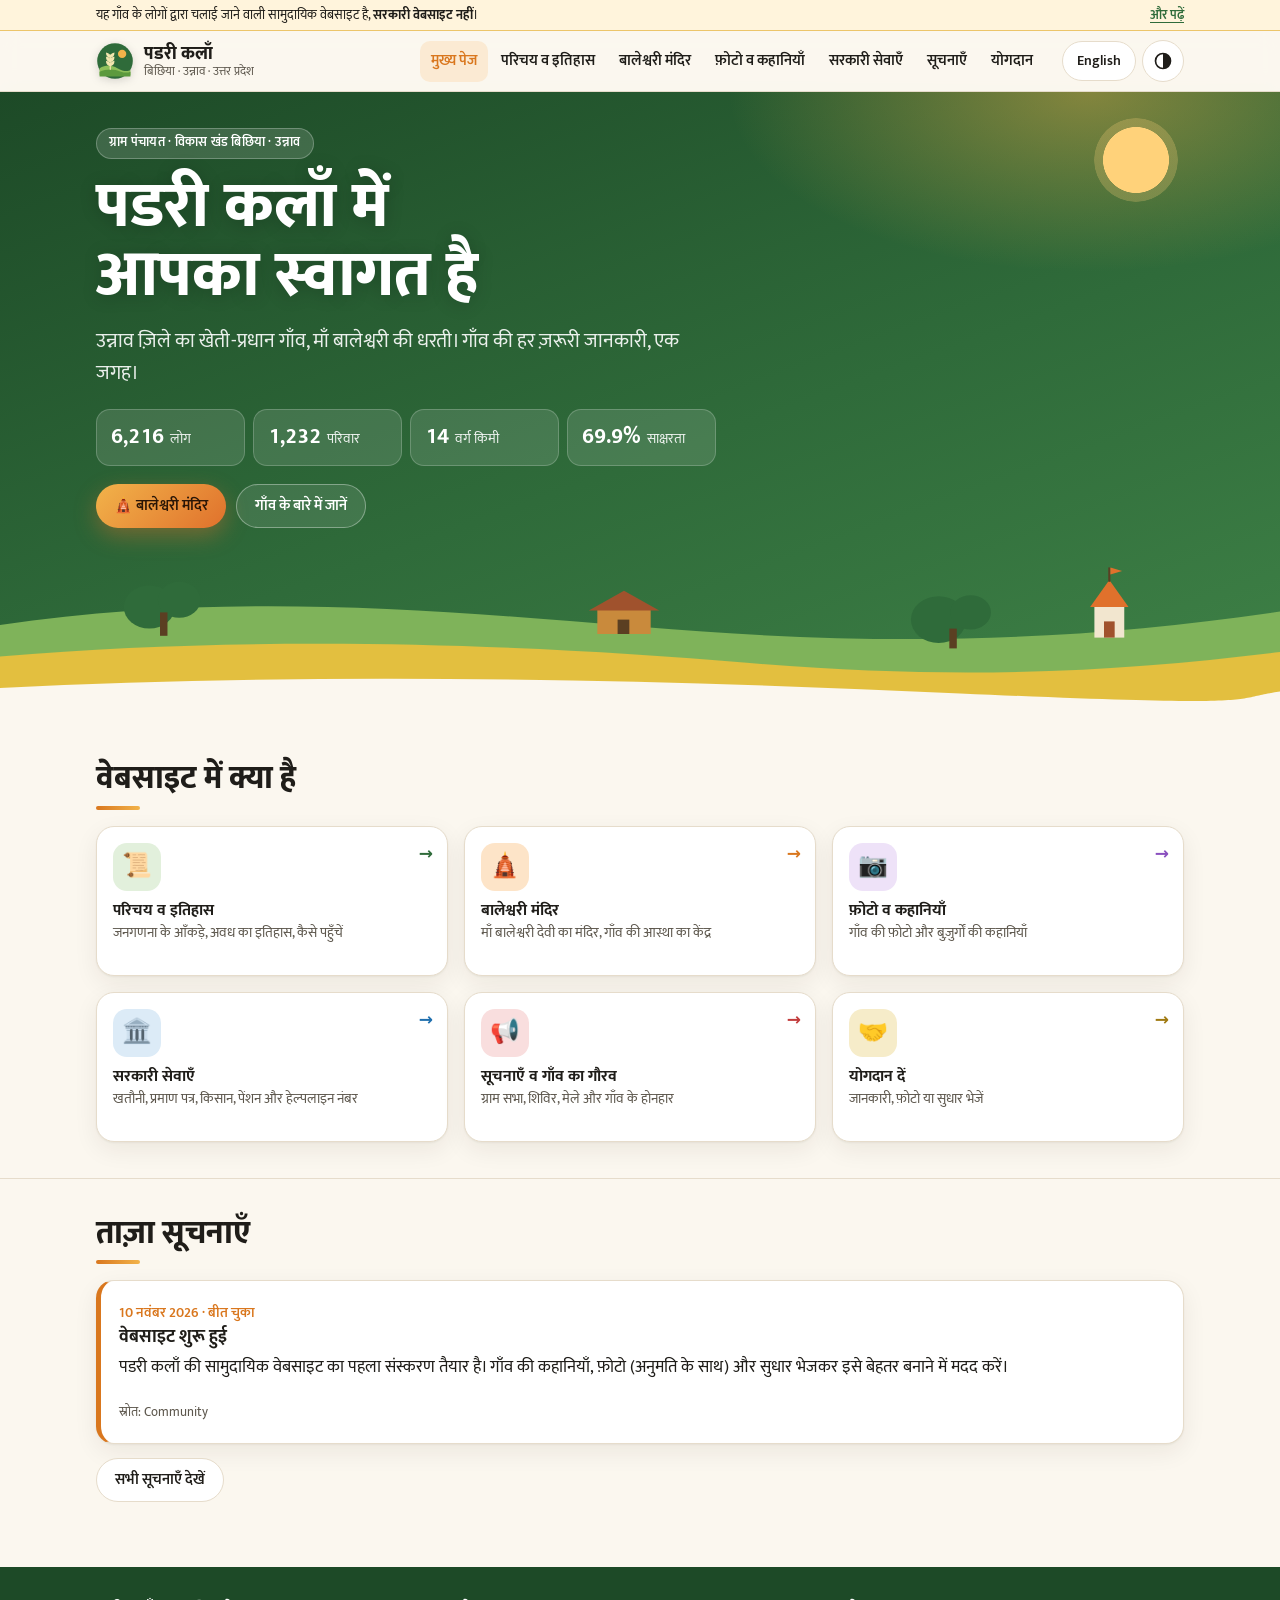
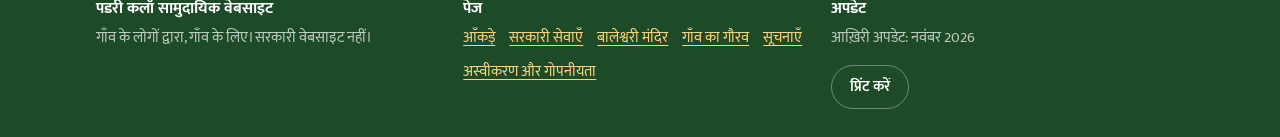
==== commit cf40ea9f: "Implement suggestion form for villagers; connect to private GitHub issues via Cloudflare relay" ====
--- a/index.html
+++ b/index.html
@@ -79,7 +79,7 @@
     </div>
     <div class="cta">
       <a class="btn sun-btn" href="temple.html"><span lang="hi">🛕 बालेश्वरी मंदिर</span><span lang="en">🛕 Baleshwari Mandir</span></a>
-      <button class="btn ghost" id="shareBtn"><svg viewBox="0 0 24 24" width="18" height="18" aria-hidden="true"><path fill="currentColor" d="M12 2a10 10 0 0 0-8.6 15.1L2 22l5-1.3A10 10 0 1 0 12 2zm5.3 14.1c-.2.6-1.3 1.2-1.8 1.2-.5.1-1 .2-3.3-.7-2.8-1.1-4.5-3.9-4.7-4.1-.1-.2-1.1-1.5-1.1-2.9s.7-2.1 1-2.4c.3-.3.6-.3.8-.3h.6c.2 0 .4 0 .6.5l.9 2.1c.1.2.1.4 0 .5l-.4.6-.4.4c-.1.1-.3.3-.1.6.2.3.8 1.3 1.7 2.1 1.2 1 2.1 1.3 2.4 1.5.3.1.5.1.6-.1l.9-1c.2-.3.4-.2.6-.1l2 1c.3.1.5.2.5.3.1.1.1.6-.1 1.2z"/></svg><span lang="hi">WhatsApp पर भेजें</span><span lang="en">Share on WhatsApp</span></button>
+      <a class="btn ghost" href="about.html"><span lang="hi">गाँव के बारे में जानें</span><span lang="en">About the village</span></a>
     </div>
   </div>
   <svg class="hero-land" viewBox="0 0 1200 200" preserveAspectRatio="none" aria-hidden="true">
--- a/css/style.css
+++ b/css/style.css
@@ -228,6 +228,22 @@
 .notice time { color: var(--accent); font-size: .85rem; font-weight: 600; }
 .empty { border: 2px dashed var(--line); border-radius: var(--radius); padding: 18px; color: var(--muted); background: var(--surface); }
 
+/* Suggestion form */
+.form { display: grid; gap: 6px; }
+.form label { font-weight: 600; margin-top: 8px; }
+.form input[type=text], .form select, .form textarea { width: 100%; font: inherit; font-size: 16px; color: var(--text); background: var(--bg); border: 1.5px solid var(--line); border-radius: 12px; padding: 11px 12px; }
+.form textarea { resize: vertical; min-height: 140px; }
+.form input:focus, .form select:focus, .form textarea:focus { outline: none; border-color: var(--brand); box-shadow: 0 0 0 3px color-mix(in srgb, var(--brand) 20%, transparent); }
+.form .hint { margin: 0; font-size: .82rem; color: var(--muted); }
+.form .check { display: flex; gap: 10px; align-items: flex-start; font-weight: 400; font-size: .92rem; margin-top: 12px; }
+.form .check input { width: 22px; height: 22px; flex: none; margin-top: 2px; accent-color: var(--brand); }
+.form .btn { margin-top: 10px; width: 100%; font-size: 1.05rem; }
+.form .btn:disabled { opacity: .6; cursor: wait; }
+.form-status { margin: 4px 0 0; font-weight: 600; min-height: 1.4em; }
+.form-status.good { color: var(--brand); }
+.form-status.err { color: #c23b3b; }
+.hp { position: absolute !important; left: -9999px; opacity: 0; }
+
 /* Callouts and CTAs */
 .callout { background: var(--warn-bg); border: 1px solid var(--warn-line); border-radius: var(--radius); padding: 14px 16px; }
 .cta { display: flex; gap: 10px; flex-wrap: wrap; }
